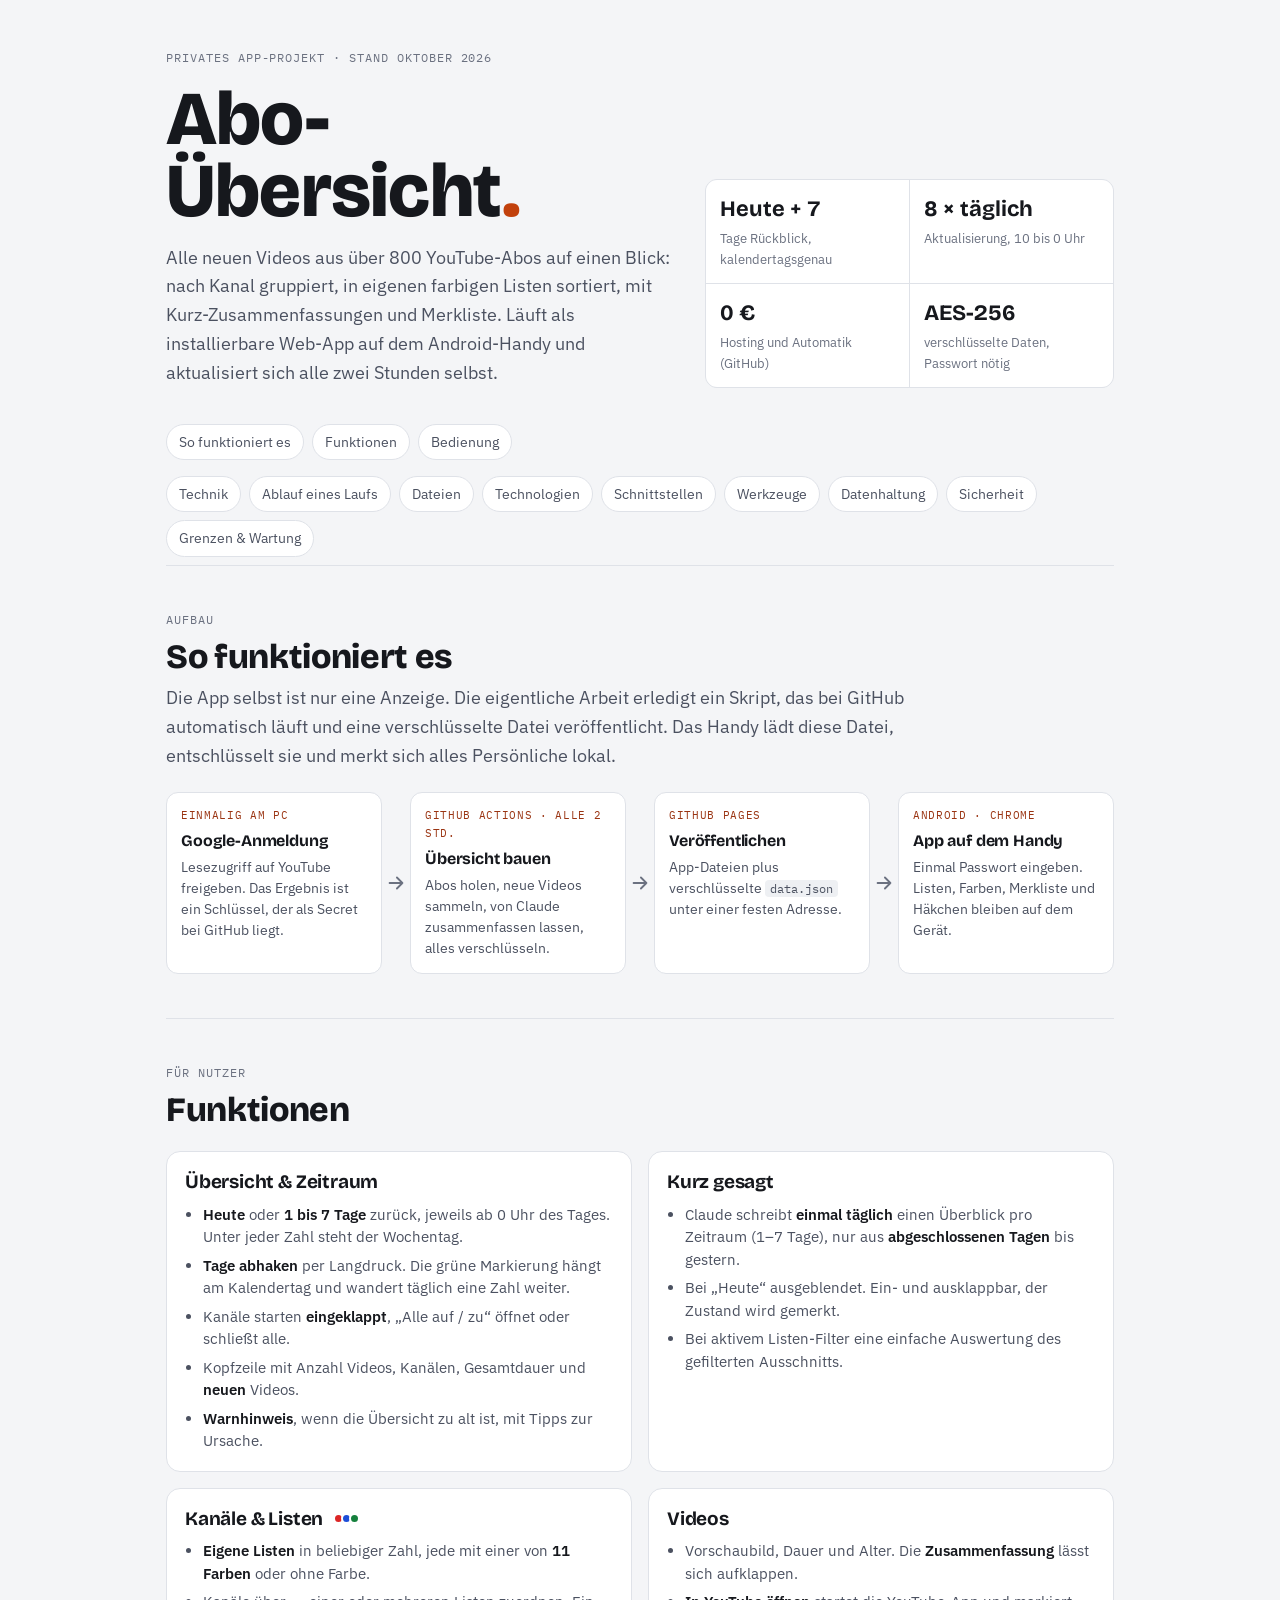
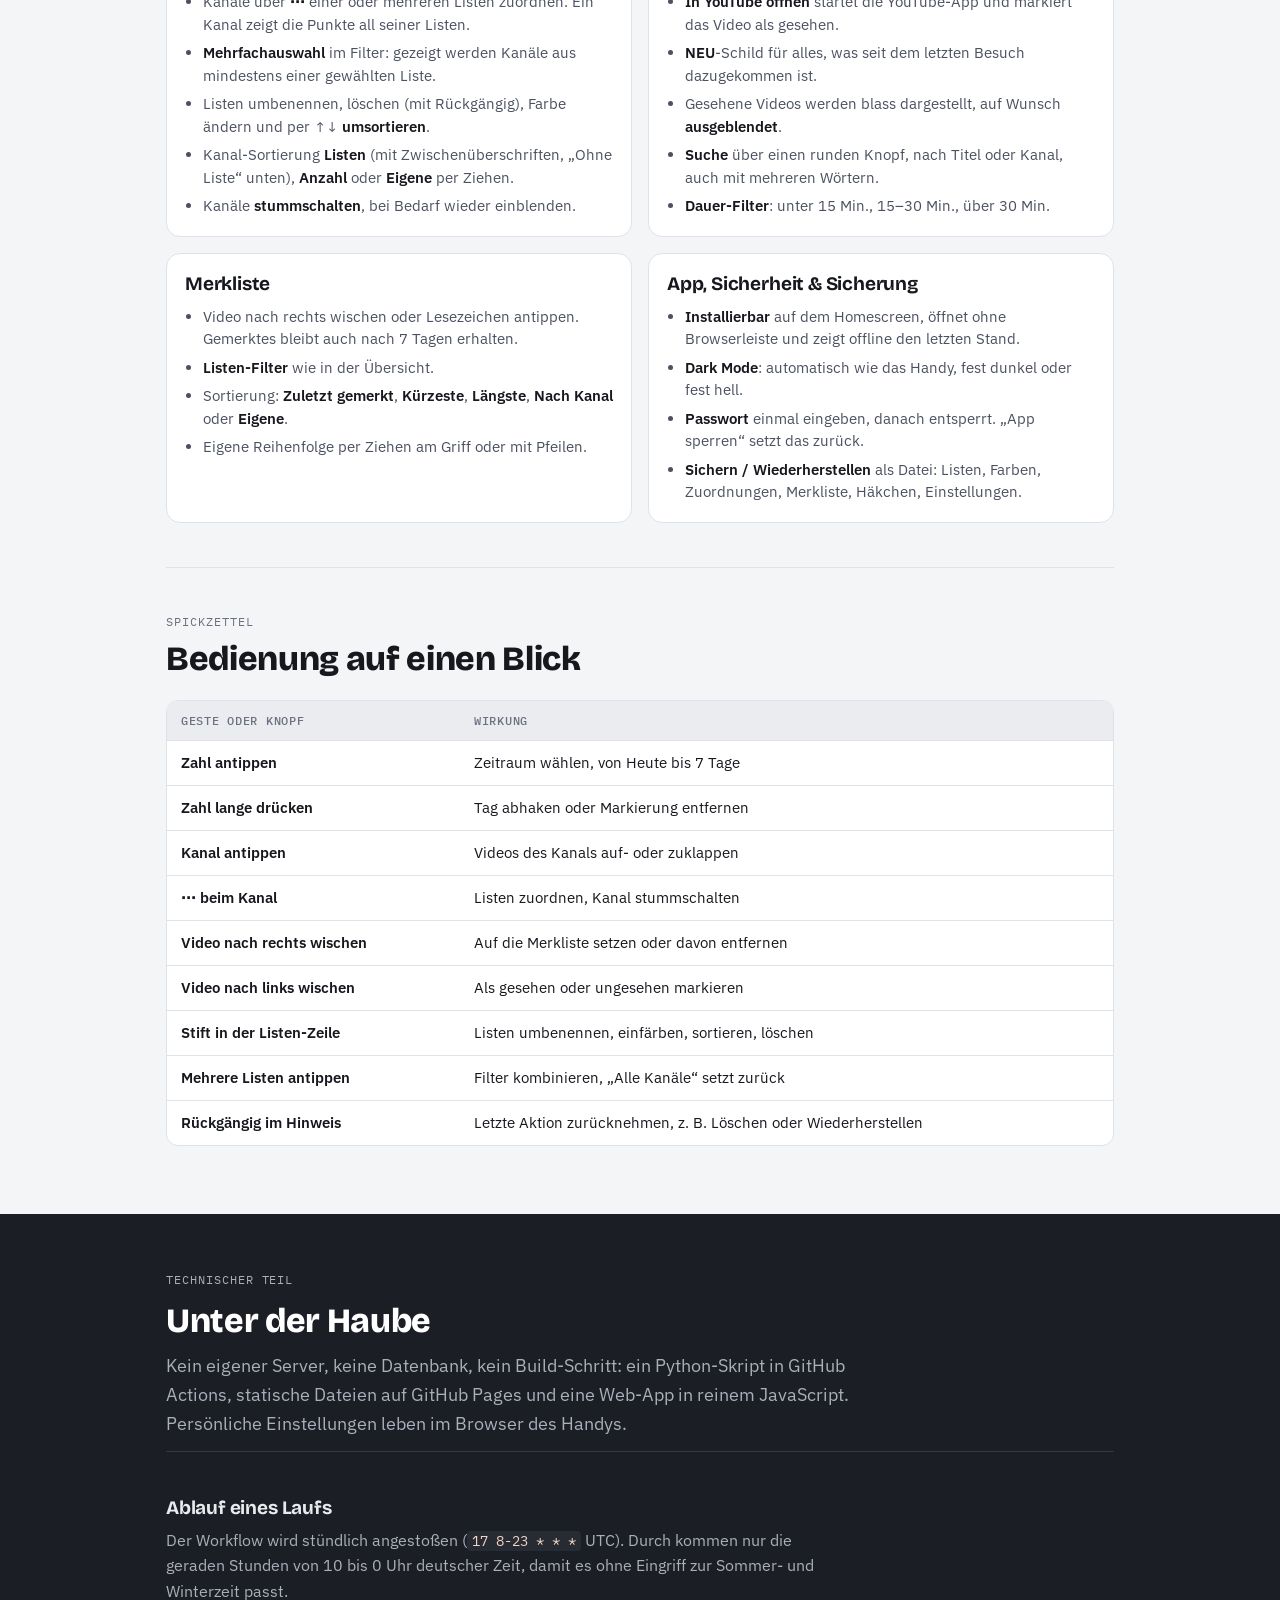
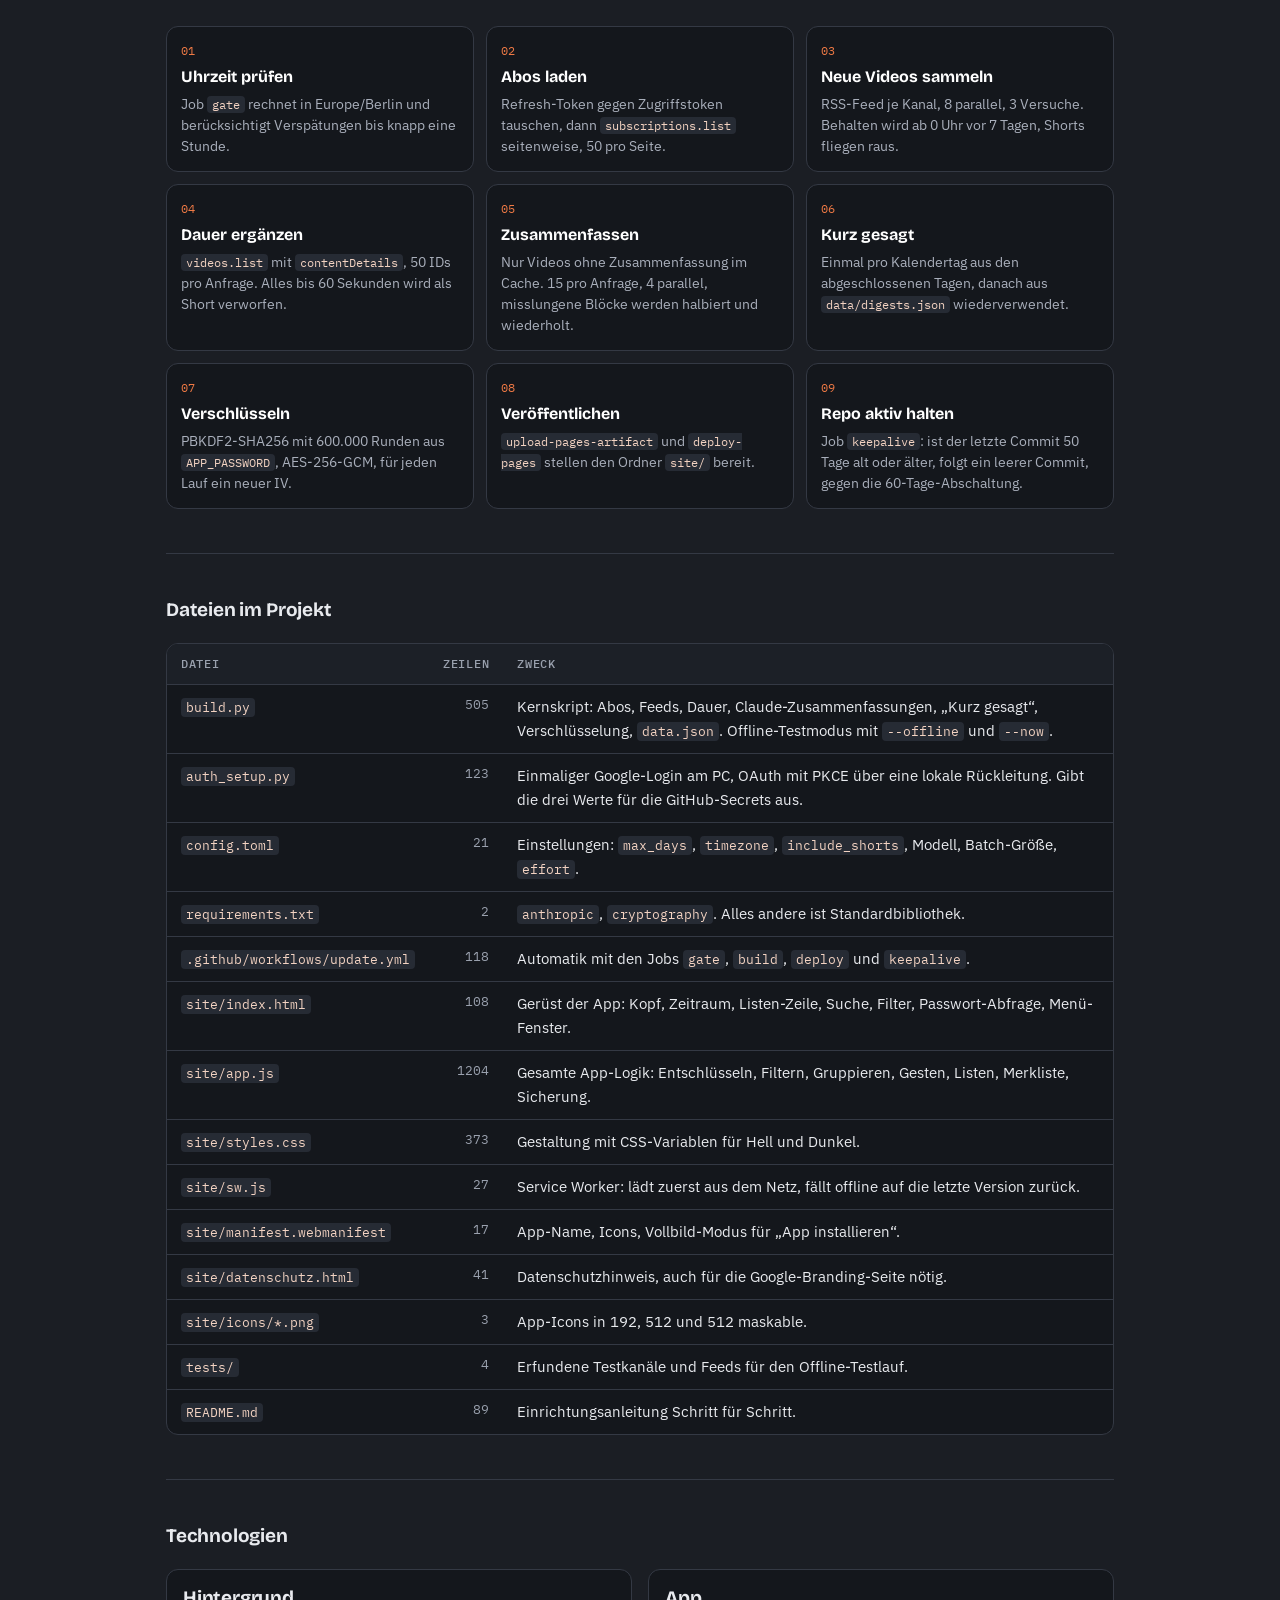
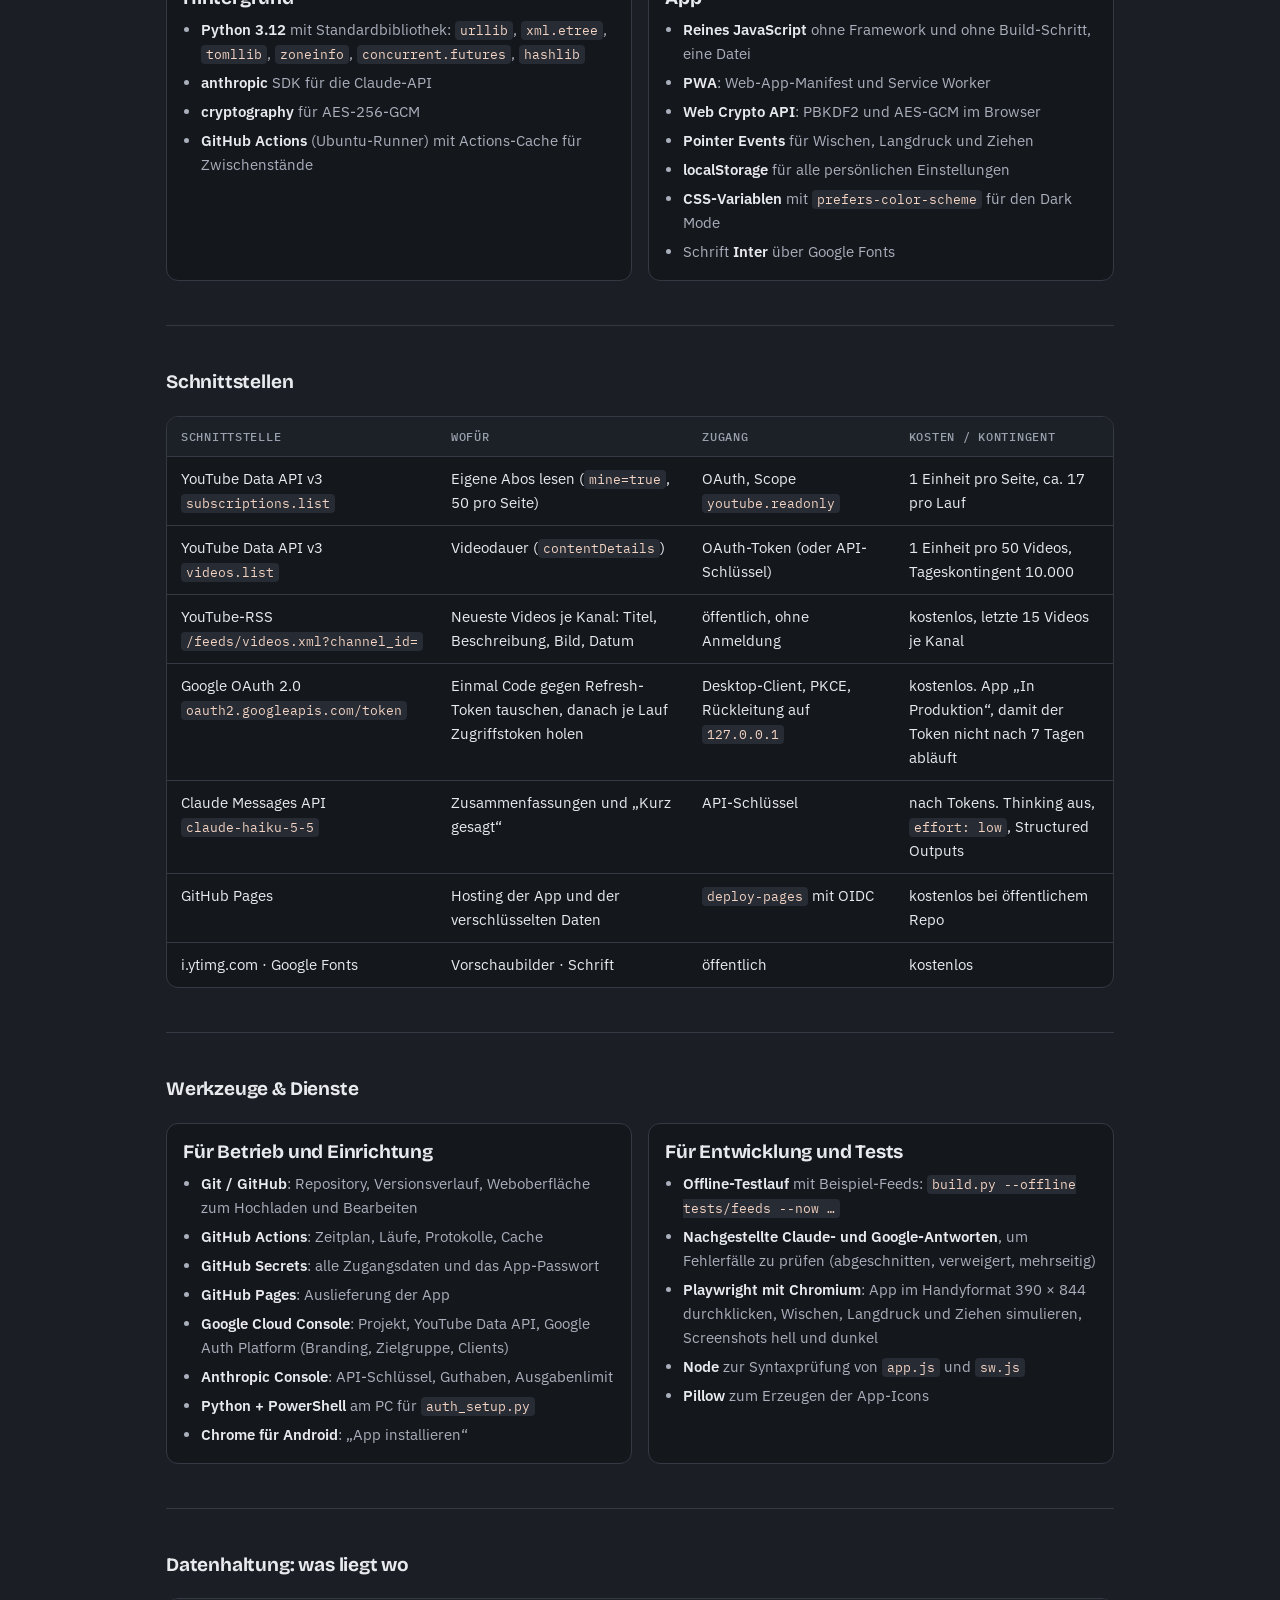
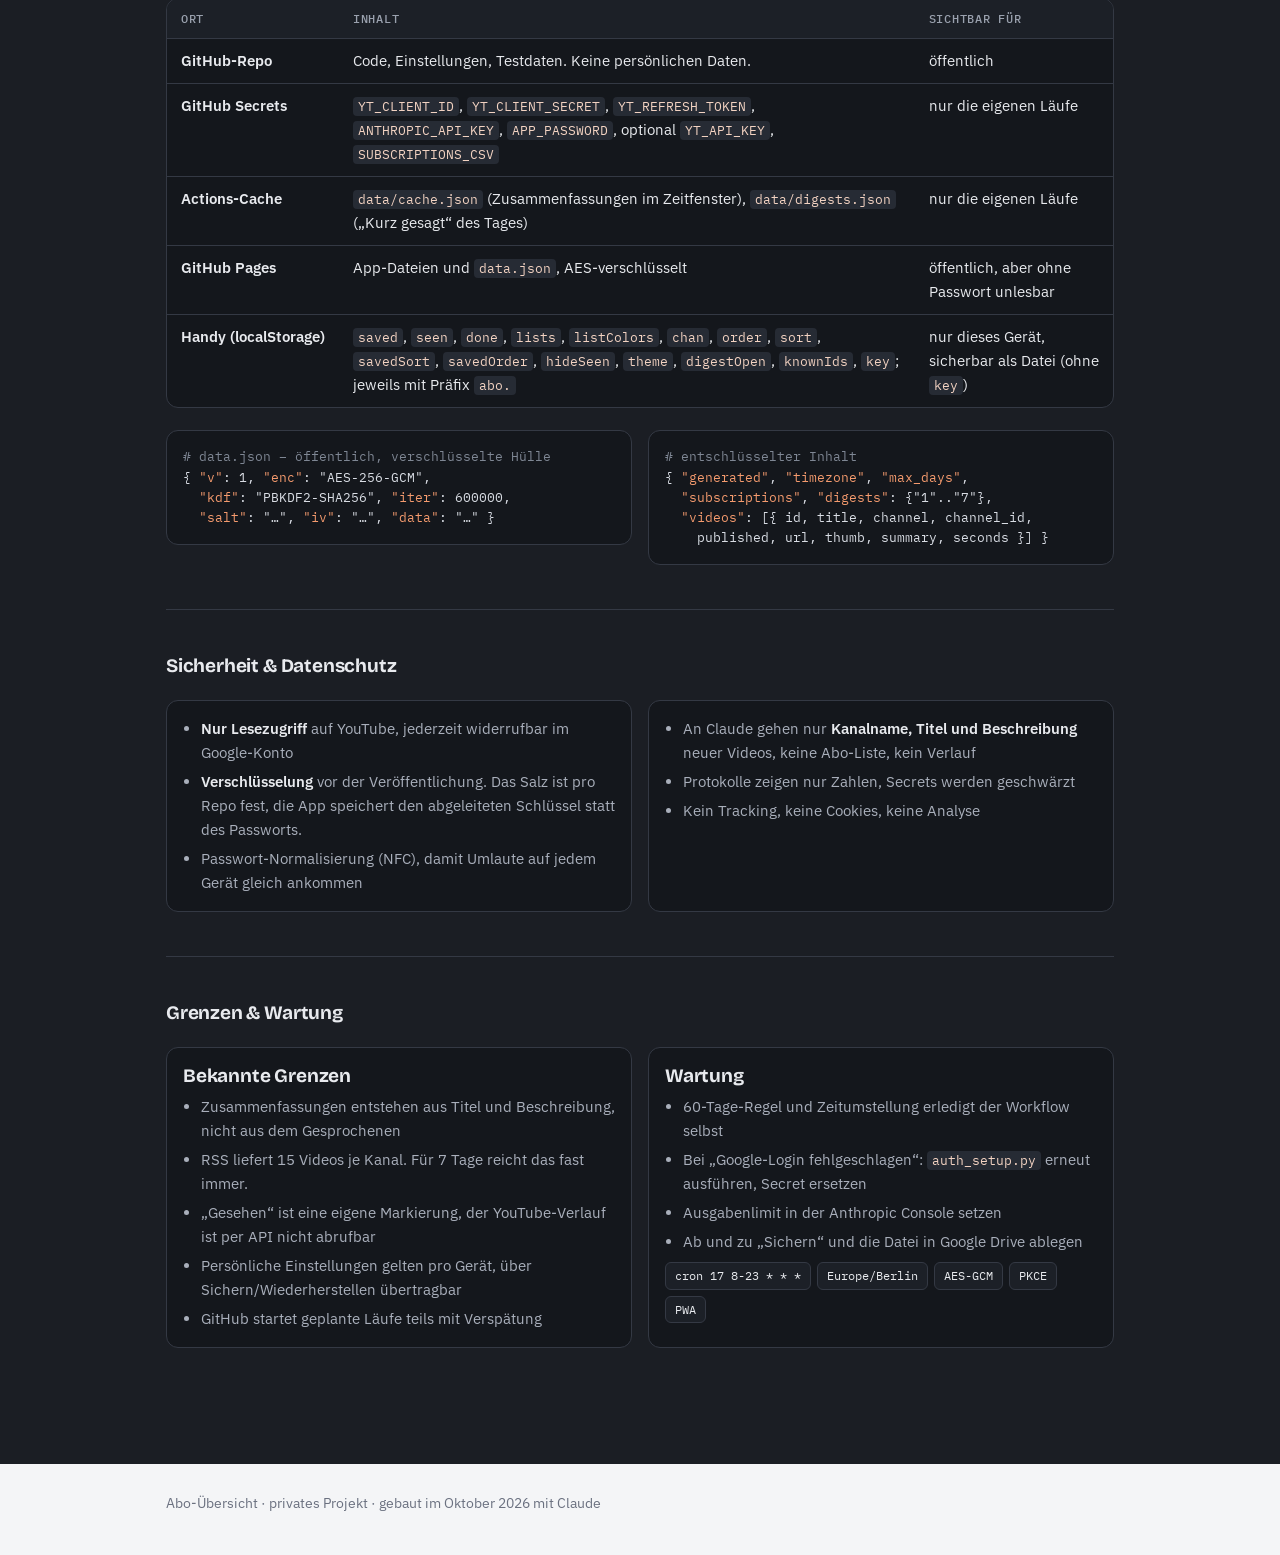
==== docs/projektbuch.html @ ef2f3723 "Added docs" ====
<!doctype html>
<html lang="de">
<head>
<meta charset="utf-8">
<meta name="viewport" content="width=device-width, initial-scale=1, viewport-fit=cover">
<title>Abo-Übersicht Projektbuch</title>
<link rel="preconnect" href="https://fonts.googleapis.com">
<link href="https://fonts.googleapis.com/css2?family=Bricolage+Grotesque:opsz,wght@12..96,500;12..96,700;12..96,800&family=IBM+Plex+Sans:ital,wght@0,400;0,500;0,600;1,400&family=IBM+Plex+Mono:wght@400;500&display=swap" rel="stylesheet">
<style>
/* Layout: eine ruhige Lesespalte mit breiteren Einschüben für Ablauf, Tabellen und Raster – oben Nutzerteil, darunter Technikteil */
:root {
  --bg: #F4F5F7;
  --paper: #FFFFFF;
  --ink: #16181D;
  --ink-2: #4B5160;
  --ink-3: #6B7180;
  --line: #DFE2E8;
  --soft: #EAECF0;
  --accent: #C2410C;
  --accent-ink: #9A3412;
  --code-bg: #EEF0F3;
  --tech-bg: #1B1E24;
  --tech-ink: #E8EAEE;
  --tech-ink-2: #A9AFBB;
  --tech-line: #343944;
  --c-rot: #DC2626; --c-blau: #1D4ED8; --c-gruen: #15803D; --c-gelb: #EAB308; --c-lila: #7C3AED; --c-tuerkis: #14B8A6;
  --display: "Bricolage Grotesque", "Segoe UI", system-ui, sans-serif;
  --body: "IBM Plex Sans", "Segoe UI", system-ui, sans-serif;
  --mono: "IBM Plex Mono", ui-monospace, "Cascadia Mono", Consolas, monospace;
  color-scheme: light;
}
@media (prefers-color-scheme: dark) {
  :root:not([data-theme="light"]) {
    --bg: #111317; --paper: #1A1D23; --ink: #EDEFF3; --ink-2: #B7BCC7; --ink-3: #9198A6;
    --line: #2C3039; --soft: #242831; --accent: #F07A45; --accent-ink: #F59B6E; --code-bg: #22262E;
    --tech-bg: #0B0D10; --tech-ink: #E8EAEE; --tech-ink-2: #A3A9B5; --tech-line: #2A2F38;
    color-scheme: dark;
  }
}
:root[data-theme="dark"] {
  --bg: #111317; --paper: #1A1D23; --ink: #EDEFF3; --ink-2: #B7BCC7; --ink-3: #9198A6;
  --line: #2C3039; --soft: #242831; --accent: #F07A45; --accent-ink: #F59B6E; --code-bg: #22262E;
  --tech-bg: #0B0D10; --tech-ink: #E8EAEE; --tech-ink-2: #A3A9B5; --tech-line: #2A2F38;
  color-scheme: dark;
}

* { box-sizing: border-box; }
body { background: var(--bg); color: var(--ink); font-family: var(--body); font-size: 16px; line-height: 1.6; }
.wrap { max-width: 980px; margin: 0 auto; padding-left: max(16px, env(safe-area-inset-left, 0px)); padding-right: max(16px, env(safe-area-inset-right, 0px)); }
.prose { max-width: 68ch; }
h1, h2, h3 { font-family: var(--display); text-wrap: balance; margin: 0; letter-spacing: -0.01em; }
h2 { font-size: clamp(26px, 4vw, 34px); line-height: 1.15; font-weight: 800; }
h3 { font-size: 19px; line-height: 1.25; font-weight: 700; }
p { margin: 0; }
a { color: var(--accent-ink); text-underline-offset: 3px; }
a:focus-visible, button:focus-visible { outline: 2px solid var(--accent); outline-offset: 2px; border-radius: 4px; }
code, .mono { font-family: var(--mono); font-size: 0.86em; }
code { background: var(--code-bg); padding: 1px 5px; border-radius: 4px; overflow-wrap: anywhere; }
.eyebrow { font-family: var(--mono); font-size: 12px; letter-spacing: 0.08em; text-transform: uppercase; color: var(--ink-3); }
.lead { font-size: 18px; color: var(--ink-2); }

/* Kopf */
header.top { padding-block: 48px 36px; display: grid; gap: 28px; grid-template-columns: minmax(0, 1.25fr) minmax(0, 1fr); align-items: end; }
header.top h1 { font-size: clamp(42px, 8vw, 76px); line-height: 0.95; font-weight: 800; }
header.top h1 span { color: var(--accent); }
.hero-text { display: flex; flex-direction: column; gap: 16px; min-width: 0; }
.facts { display: grid; grid-template-columns: repeat(2, minmax(0, 1fr)); gap: 1px; background: var(--line); border: 1px solid var(--line); border-radius: 12px; overflow: hidden; }
.fact { background: var(--paper); padding: 12px 14px; display: flex; flex-direction: column; gap: 2px; }
.fact b { font-family: var(--display); font-size: 22px; font-weight: 700; font-variant-numeric: tabular-nums; }
.fact span { font-size: 13px; color: var(--ink-3); }
nav.toc { display: flex; flex-wrap: wrap; gap: 8px; padding-block: 0 8px; }
nav.toc a { font-size: 14px; text-decoration: none; color: var(--ink-2); border: 1px solid var(--line); background: var(--paper); padding: 6px 12px; border-radius: 999px; }
nav.toc a:hover { color: var(--ink); border-color: var(--ink-3); }
nav.toc .sep { width: 100%; height: 0; }

section.block { padding-block: 44px; border-top: 1px solid var(--line); display: flex; flex-direction: column; gap: 22px; }
.head { display: flex; flex-direction: column; gap: 8px; }

/* Ablauf-Band */
.flow { display: grid; grid-template-columns: repeat(4, minmax(0, 1fr)); gap: 0; align-items: stretch; }
.node { background: var(--paper); border: 1px solid var(--line); border-radius: 12px; padding: 14px; display: flex; flex-direction: column; gap: 6px; min-width: 0; }
.node .where { font-family: var(--mono); font-size: 11px; letter-spacing: 0.06em; text-transform: uppercase; color: var(--accent-ink); }
.node h3 { font-size: 16px; }
.node p { font-size: 14px; color: var(--ink-2); line-height: 1.5; }
.arrow { display: flex; align-items: center; justify-content: center; color: var(--ink-3); }
.flow { grid-template-columns: minmax(0, 1fr) 28px minmax(0, 1fr) 28px minmax(0, 1fr) 28px minmax(0, 1fr); }

/* Funktionsraster */
.features { display: grid; grid-template-columns: repeat(2, minmax(0, 1fr)); gap: 16px; }
.feat { background: var(--paper); border: 1px solid var(--line); border-radius: 14px; padding: 18px; display: flex; flex-direction: column; gap: 10px; min-width: 0; }
.feat h3 { display: flex; align-items: center; gap: 10px; }
.feat ul { margin: 0; padding-left: 18px; display: flex; flex-direction: column; gap: 6px; }
.feat li { color: var(--ink-2); font-size: 15px; line-height: 1.5; }
.feat li b { color: var(--ink); font-weight: 600; }
.dots { display: inline-flex; }
.dots i { width: 11px; height: 11px; border-radius: 50%; border: 2px solid var(--paper); margin-left: -3px; }
.dots i:first-child { margin-left: 0; }

/* Gesten */
.table-wrap { overflow-x: auto; border: 1px solid var(--line); border-radius: 12px; background: var(--paper); }
table { width: 100%; border-collapse: collapse; font-size: 15px; }
th, td { text-align: left; vertical-align: top; padding: 10px 14px; border-bottom: 1px solid var(--line); }
th { font-family: var(--mono); font-size: 12px; font-weight: 500; letter-spacing: 0.06em; text-transform: uppercase; color: var(--ink-3); background: var(--soft); }
tr:last-child td { border-bottom: none; }
td.k { font-weight: 600; white-space: nowrap; }
td.n { font-variant-numeric: tabular-nums; text-align: right; color: var(--ink-3); font-family: var(--mono); font-size: 13px; }
td code { white-space: nowrap; }

/* Technikteil – dunkles Band */
.tech { background: var(--tech-bg); color: var(--tech-ink); margin-top: 24px; }
.tech .wrap { padding-block: 56px 72px; }
.tech-intro { display: flex; flex-direction: column; gap: 12px; padding-bottom: 12px; }
.tech-intro .eyebrow { color: var(--tech-ink-2); }
.tech h2 { color: #FFFFFF; }
.tech section.block { border-top-color: var(--tech-line); }
.tech .lead, .tech p { color: var(--tech-ink-2); }
.tech h3 { color: var(--tech-ink); }
.tech code { background: #262B34; color: #F3D3C2; }
.tech .table-wrap { background: #14171C; border-color: var(--tech-line); }
.tech th { background: #1C2027; color: #9AA1AE; }
.tech th, .tech td { border-bottom-color: var(--tech-line); }
.tech td { color: var(--tech-ink); }
.tech td.n { color: #9AA1AE; }
.tech a { color: #F59B6E; }

/* Ablauf eines Laufs – echte Reihenfolge, daher nummeriert */
ol.run { list-style: none; margin: 0; padding: 0; display: grid; grid-template-columns: repeat(3, minmax(0, 1fr)); gap: 12px; counter-reset: s; }
ol.run li { counter-increment: s; background: #14171C; border: 1px solid var(--tech-line); border-radius: 12px; padding: 14px 14px 14px 14px; display: flex; flex-direction: column; gap: 4px; min-width: 0; }
ol.run li::before { content: counter(s, decimal-leading-zero); font-family: var(--mono); font-size: 12px; color: #F07A45; }
ol.run b { color: #FFFFFF; font-family: var(--display); font-size: 16px; font-weight: 700; }
ol.run span { color: var(--tech-ink-2); font-size: 14px; line-height: 1.5; }

.grid2 { display: grid; grid-template-columns: repeat(2, minmax(0, 1fr)); gap: 16px; }
.grid2 > * { min-width: 0; }
.panel { border: 1px solid var(--tech-line); border-radius: 12px; padding: 16px; display: flex; flex-direction: column; gap: 8px; min-width: 0; background: #14171C; }
.panel ul { margin: 0; padding-left: 18px; display: flex; flex-direction: column; gap: 5px; color: var(--tech-ink-2); font-size: 15px; }
.panel ul b { color: var(--tech-ink); font-weight: 600; }
pre { margin: 0; overflow-x: auto; background: #14171C; border: 1px solid var(--tech-line); border-radius: 12px; padding: 16px; font-family: var(--mono); font-size: 13px; line-height: 1.55; color: #D9DDE4; }
pre .c { color: #7F8794; }
pre .k { color: #F59B6E; }
.chips { display: flex; flex-wrap: wrap; gap: 6px; }
.chip { font-family: var(--mono); font-size: 12px; padding: 3px 9px; border-radius: 6px; border: 1px solid var(--tech-line); color: var(--tech-ink); background: #1C2027; }
footer { padding-block: 28px 40px; color: var(--ink-3); font-size: 14px; }

@media (max-width: 760px) {
  header.top { grid-template-columns: 1fr; padding-block: 32px 24px; }
  .flow { grid-template-columns: 1fr; }
  .arrow { height: 26px; transform: rotate(90deg); }
  .features, .grid2 { grid-template-columns: 1fr; }
  ol.run { grid-template-columns: 1fr; }
  section.block { padding-block: 34px; }
}
@media (min-width: 761px) and (max-width: 940px) { ol.run { grid-template-columns: repeat(2, minmax(0, 1fr)); } }
@media (prefers-reduced-motion: no-preference) { nav.toc a { transition: border-color .15s, color .15s; } }
</style>
<style>body { margin: 0; } [hidden] { display: none !important; } img { max-width: 100%; }</style>
</head>
<body>


<div class="wrap">
  <header class="top">
    <div class="hero-text">
      <span class="eyebrow">Privates App-Projekt · Stand Oktober 2026</span>
      <h1>Abo-<br>Übersicht<span>.</span></h1>
      <p class="lead">Alle neuen Videos aus über 800 YouTube-Abos auf einen Blick: nach Kanal gruppiert, in eigenen farbigen Listen sortiert, mit Kurz-Zusammenfassungen und Merkliste. Läuft als installierbare Web-App auf dem Android-Handy und aktualisiert sich alle zwei Stunden selbst.</p>
    </div>
    <div class="facts" aria-label="Eckdaten">
      <div class="fact"><b>Heute + 7</b><span>Tage Rückblick, kalendertagsgenau</span></div>
      <div class="fact"><b>8 × täglich</b><span>Aktualisierung, 10 bis 0 Uhr</span></div>
      <div class="fact"><b>0 €</b><span>Hosting und Automatik (GitHub)</span></div>
      <div class="fact"><b>AES-256</b><span>verschlüsselte Daten, Passwort nötig</span></div>
    </div>
  </header>

  <nav class="toc" aria-label="Inhalt">
    <a href="#ueberblick">So funktioniert es</a>
    <a href="#funktionen">Funktionen</a>
    <a href="#bedienung">Bedienung</a>
    <span class="sep" aria-hidden="true"></span>
    <a href="#technik">Technik</a>
    <a href="#lauf">Ablauf eines Laufs</a>
    <a href="#dateien">Dateien</a>
    <a href="#technologien">Technologien</a>
    <a href="#schnittstellen">Schnittstellen</a>
    <a href="#werkzeuge">Werkzeuge</a>
    <a href="#daten">Datenhaltung</a>
    <a href="#sicherheit">Sicherheit</a>
    <a href="#grenzen">Grenzen &amp; Wartung</a>
  </nav>

  <section class="block" id="ueberblick">
    <div class="head">
      <span class="eyebrow">Aufbau</span>
      <h2>So funktioniert es</h2>
      <p class="prose lead">Die App selbst ist nur eine Anzeige. Die eigentliche Arbeit erledigt ein Skript, das bei GitHub automatisch läuft und eine verschlüsselte Datei veröffentlicht. Das Handy lädt diese Datei, entschlüsselt sie und merkt sich alles Persönliche lokal.</p>
    </div>
    <div class="flow" role="list">
      <div class="node" role="listitem">
        <span class="where">Einmalig am PC</span>
        <h3>Google-Anmeldung</h3>
        <p>Lesezugriff auf YouTube freigeben. Das Ergebnis ist ein Schlüssel, der als Secret bei GitHub liegt.</p>
      </div>
      <div class="arrow" aria-hidden="true"><svg width="22" height="22" viewBox="0 0 24 24" fill="none" stroke="currentColor" stroke-width="2" stroke-linecap="round" stroke-linejoin="round"><path d="M5 12h14M13 6l6 6-6 6"/></svg></div>
      <div class="node" role="listitem">
        <span class="where">GitHub Actions · alle 2 Std.</span>
        <h3>Übersicht bauen</h3>
        <p>Abos holen, neue Videos sammeln, von Claude zusammenfassen lassen, alles verschlüsseln.</p>
      </div>
      <div class="arrow" aria-hidden="true"><svg width="22" height="22" viewBox="0 0 24 24" fill="none" stroke="currentColor" stroke-width="2" stroke-linecap="round" stroke-linejoin="round"><path d="M5 12h14M13 6l6 6-6 6"/></svg></div>
      <div class="node" role="listitem">
        <span class="where">GitHub Pages</span>
        <h3>Veröffentlichen</h3>
        <p>App-Dateien plus verschlüsselte <code>data.json</code> unter einer festen Adresse.</p>
      </div>
      <div class="arrow" aria-hidden="true"><svg width="22" height="22" viewBox="0 0 24 24" fill="none" stroke="currentColor" stroke-width="2" stroke-linecap="round" stroke-linejoin="round"><path d="M5 12h14M13 6l6 6-6 6"/></svg></div>
      <div class="node" role="listitem">
        <span class="where">Android · Chrome</span>
        <h3>App auf dem Handy</h3>
        <p>Einmal Passwort eingeben. Listen, Farben, Merkliste und Häkchen bleiben auf dem Gerät.</p>
      </div>
    </div>
  </section>

  <section class="block" id="funktionen">
    <div class="head">
      <span class="eyebrow">Für Nutzer</span>
      <h2>Funktionen</h2>
    </div>
    <div class="features">
      <article class="feat">
        <h3>Übersicht &amp; Zeitraum</h3>
        <ul>
          <li><b>Heute</b> oder <b>1 bis 7 Tage</b> zurück, jeweils ab 0 Uhr des Tages. Unter jeder Zahl steht der Wochentag.</li>
          <li><b>Tage abhaken</b> per Langdruck. Die grüne Markierung hängt am Kalendertag und wandert täglich eine Zahl weiter.</li>
          <li>Kanäle starten <b>eingeklappt</b>, „Alle auf / zu“ öffnet oder schließt alle.</li>
          <li>Kopfzeile mit Anzahl Videos, Kanälen, Gesamtdauer und <b>neuen</b> Videos.</li>
          <li><b>Warnhinweis</b>, wenn die Übersicht zu alt ist, mit Tipps zur Ursache.</li>
        </ul>
      </article>
      <article class="feat">
        <h3>Kurz gesagt</h3>
        <ul>
          <li>Claude schreibt <b>einmal täglich</b> einen Überblick pro Zeitraum (1–7 Tage), nur aus <b>abgeschlossenen Tagen</b> bis gestern.</li>
          <li>Bei „Heute“ ausgeblendet. Ein- und ausklappbar, der Zustand wird gemerkt.</li>
          <li>Bei aktivem Listen-Filter eine einfache Auswertung des gefilterten Ausschnitts.</li>
        </ul>
      </article>
      <article class="feat">
        <h3>Kanäle &amp; Listen <span class="dots" aria-hidden="true"><i style="background:var(--c-rot)"></i><i style="background:var(--c-blau)"></i><i style="background:var(--c-gruen)"></i></span></h3>
        <ul>
          <li><b>Eigene Listen</b> in beliebiger Zahl, jede mit einer von <b>11 Farben</b> oder ohne Farbe.</li>
          <li>Kanäle über <b>⋯</b> einer oder mehreren Listen zuordnen. Ein Kanal zeigt die Punkte all seiner Listen.</li>
          <li><b>Mehrfachauswahl</b> im Filter: gezeigt werden Kanäle aus mindestens einer gewählten Liste.</li>
          <li>Listen umbenennen, löschen (mit Rückgängig), Farbe ändern und per ↑↓ <b>umsortieren</b>.</li>
          <li>Kanal-Sortierung <b>Listen</b> (mit Zwischenüberschriften, „Ohne Liste“ unten), <b>Anzahl</b> oder <b>Eigene</b> per Ziehen.</li>
          <li>Kanäle <b>stummschalten</b>, bei Bedarf wieder einblenden.</li>
        </ul>
      </article>
      <article class="feat">
        <h3>Videos</h3>
        <ul>
          <li>Vorschaubild, Dauer und Alter. Die <b>Zusammenfassung</b> lässt sich aufklappen.</li>
          <li><b>In YouTube öffnen</b> startet die YouTube-App und markiert das Video als gesehen.</li>
          <li><b>NEU</b>-Schild für alles, was seit dem letzten Besuch dazugekommen ist.</li>
          <li>Gesehene Videos werden blass dargestellt, auf Wunsch <b>ausgeblendet</b>.</li>
          <li><b>Suche</b> über einen runden Knopf, nach Titel oder Kanal, auch mit mehreren Wörtern.</li>
          <li><b>Dauer-Filter</b>: unter 15 Min., 15–30 Min., über 30 Min.</li>
        </ul>
      </article>
      <article class="feat">
        <h3>Merkliste</h3>
        <ul>
          <li>Video nach rechts wischen oder Lesezeichen antippen. Gemerktes bleibt auch nach 7 Tagen erhalten.</li>
          <li><b>Listen-Filter</b> wie in der Übersicht.</li>
          <li>Sortierung: <b>Zuletzt gemerkt</b>, <b>Kürzeste</b>, <b>Längste</b>, <b>Nach Kanal</b> oder <b>Eigene</b>.</li>
          <li>Eigene Reihenfolge per Ziehen am Griff oder mit Pfeilen.</li>
        </ul>
      </article>
      <article class="feat">
        <h3>App, Sicherheit &amp; Sicherung</h3>
        <ul>
          <li><b>Installierbar</b> auf dem Homescreen, öffnet ohne Browserleiste und zeigt offline den letzten Stand.</li>
          <li><b>Dark Mode</b>: automatisch wie das Handy, fest dunkel oder fest hell.</li>
          <li><b>Passwort</b> einmal eingeben, danach entsperrt. „App sperren“ setzt das zurück.</li>
          <li><b>Sichern / Wiederherstellen</b> als Datei: Listen, Farben, Zuordnungen, Merkliste, Häkchen, Einstellungen.</li>
        </ul>
      </article>
    </div>
  </section>

  <section class="block" id="bedienung">
    <div class="head">
      <span class="eyebrow">Spickzettel</span>
      <h2>Bedienung auf einen Blick</h2>
    </div>
    <div class="table-wrap">
      <table>
        <thead><tr><th>Geste oder Knopf</th><th>Wirkung</th></tr></thead>
        <tbody>
          <tr><td class="k">Zahl antippen</td><td>Zeitraum wählen, von Heute bis 7 Tage</td></tr>
          <tr><td class="k">Zahl lange drücken</td><td>Tag abhaken oder Markierung entfernen</td></tr>
          <tr><td class="k">Kanal antippen</td><td>Videos des Kanals auf- oder zuklappen</td></tr>
          <tr><td class="k">⋯ beim Kanal</td><td>Listen zuordnen, Kanal stummschalten</td></tr>
          <tr><td class="k">Video nach rechts wischen</td><td>Auf die Merkliste setzen oder davon entfernen</td></tr>
          <tr><td class="k">Video nach links wischen</td><td>Als gesehen oder ungesehen markieren</td></tr>
          <tr><td class="k">Stift in der Listen-Zeile</td><td>Listen umbenennen, einfärben, sortieren, löschen</td></tr>
          <tr><td class="k">Mehrere Listen antippen</td><td>Filter kombinieren, „Alle Kanäle“ setzt zurück</td></tr>
          <tr><td class="k">Rückgängig im Hinweis</td><td>Letzte Aktion zurücknehmen, z.&nbsp;B. Löschen oder Wiederherstellen</td></tr>
        </tbody>
      </table>
    </div>
  </section>
</div>

<div class="tech" id="technik">
  <div class="wrap">
    <div class="tech-intro">
      <span class="eyebrow">Technischer Teil</span>
      <h2>Unter der Haube</h2>
      <p class="prose lead">Kein eigener Server, keine Datenbank, kein Build-Schritt: ein Python-Skript in GitHub Actions, statische Dateien auf GitHub Pages und eine Web-App in reinem JavaScript. Persönliche Einstellungen leben im Browser des Handys.</p>
    </div>

    <section class="block" id="lauf">
      <div class="head">
        <h3>Ablauf eines Laufs</h3>
        <p class="prose">Der Workflow wird stündlich angestoßen (<code>17 8-23 * * *</code> UTC). Durch kommen nur die geraden Stunden von 10 bis 0 Uhr deutscher Zeit, damit es ohne Eingriff zur Sommer- und Winterzeit passt.</p>
      </div>
      <ol class="run">
        <li><b>Uhrzeit prüfen</b><span>Job <code>gate</code> rechnet in Europe/Berlin und berücksichtigt Verspätungen bis knapp eine Stunde.</span></li>
        <li><b>Abos laden</b><span>Refresh-Token gegen Zugriffstoken tauschen, dann <code>subscriptions.list</code> seitenweise, 50 pro Seite.</span></li>
        <li><b>Neue Videos sammeln</b><span>RSS-Feed je Kanal, 8 parallel, 3 Versuche. Behalten wird ab 0 Uhr vor 7 Tagen, Shorts fliegen raus.</span></li>
        <li><b>Dauer ergänzen</b><span><code>videos.list</code> mit <code>contentDetails</code>, 50 IDs pro Anfrage. Alles bis 60 Sekunden wird als Short verworfen.</span></li>
        <li><b>Zusammenfassen</b><span>Nur Videos ohne Zusammenfassung im Cache. 15 pro Anfrage, 4 parallel, misslungene Blöcke werden halbiert und wiederholt.</span></li>
        <li><b>Kurz gesagt</b><span>Einmal pro Kalendertag aus den abgeschlossenen Tagen, danach aus <code>data/digests.json</code> wiederverwendet.</span></li>
        <li><b>Verschlüsseln</b><span>PBKDF2-SHA256 mit 600.000 Runden aus <code>APP_PASSWORD</code>, AES-256-GCM, für jeden Lauf ein neuer IV.</span></li>
        <li><b>Veröffentlichen</b><span><code>upload-pages-artifact</code> und <code>deploy-pages</code> stellen den Ordner <code>site/</code> bereit.</span></li>
        <li><b>Repo aktiv halten</b><span>Job <code>keepalive</code>: ist der letzte Commit 50 Tage alt oder älter, folgt ein leerer Commit, gegen die 60-Tage-Abschaltung.</span></li>
      </ol>
    </section>

    <section class="block" id="dateien">
      <div class="head"><h3>Dateien im Projekt</h3></div>
      <div class="table-wrap">
        <table>
          <thead><tr><th>Datei</th><th>Zeilen</th><th>Zweck</th></tr></thead>
          <tbody>
            <tr><td><code>build.py</code></td><td class="n">505</td><td>Kernskript: Abos, Feeds, Dauer, Claude-Zusammenfassungen, „Kurz gesagt“, Verschlüsselung, <code>data.json</code>. Offline-Testmodus mit <code>--offline</code> und <code>--now</code>.</td></tr>
            <tr><td><code>auth_setup.py</code></td><td class="n">123</td><td>Einmaliger Google-Login am PC, OAuth mit PKCE über eine lokale Rückleitung. Gibt die drei Werte für die GitHub-Secrets aus.</td></tr>
            <tr><td><code>config.toml</code></td><td class="n">21</td><td>Einstellungen: <code>max_days</code>, <code>timezone</code>, <code>include_shorts</code>, Modell, Batch-Größe, <code>effort</code>.</td></tr>
            <tr><td><code>requirements.txt</code></td><td class="n">2</td><td><code>anthropic</code>, <code>cryptography</code>. Alles andere ist Standardbibliothek.</td></tr>
            <tr><td><code>.github/workflows/update.yml</code></td><td class="n">118</td><td>Automatik mit den Jobs <code>gate</code>, <code>build</code>, <code>deploy</code> und <code>keepalive</code>.</td></tr>
            <tr><td><code>site/index.html</code></td><td class="n">108</td><td>Gerüst der App: Kopf, Zeitraum, Listen-Zeile, Suche, Filter, Passwort-Abfrage, Menü-Fenster.</td></tr>
            <tr><td><code>site/app.js</code></td><td class="n">1204</td><td>Gesamte App-Logik: Entschlüsseln, Filtern, Gruppieren, Gesten, Listen, Merkliste, Sicherung.</td></tr>
            <tr><td><code>site/styles.css</code></td><td class="n">373</td><td>Gestaltung mit CSS-Variablen für Hell und Dunkel.</td></tr>
            <tr><td><code>site/sw.js</code></td><td class="n">27</td><td>Service Worker: lädt zuerst aus dem Netz, fällt offline auf die letzte Version zurück.</td></tr>
            <tr><td><code>site/manifest.webmanifest</code></td><td class="n">17</td><td>App-Name, Icons, Vollbild-Modus für „App installieren“.</td></tr>
            <tr><td><code>site/datenschutz.html</code></td><td class="n">41</td><td>Datenschutzhinweis, auch für die Google-Branding-Seite nötig.</td></tr>
            <tr><td><code>site/icons/*.png</code></td><td class="n">3</td><td>App-Icons in 192, 512 und 512 maskable.</td></tr>
            <tr><td><code>tests/</code></td><td class="n">4</td><td>Erfundene Testkanäle und Feeds für den Offline-Testlauf.</td></tr>
            <tr><td><code>README.md</code></td><td class="n">89</td><td>Einrichtungsanleitung Schritt für Schritt.</td></tr>
          </tbody>
        </table>
      </div>
    </section>

    <section class="block" id="technologien">
      <div class="head"><h3>Technologien</h3></div>
      <div class="grid2">
        <div class="panel">
          <h3>Hintergrund</h3>
          <ul>
            <li><b>Python 3.12</b> mit Standardbibliothek: <code>urllib</code>, <code>xml.etree</code>, <code>tomllib</code>, <code>zoneinfo</code>, <code>concurrent.futures</code>, <code>hashlib</code></li>
            <li><b>anthropic</b> SDK für die Claude-API</li>
            <li><b>cryptography</b> für AES-256-GCM</li>
            <li><b>GitHub Actions</b> (Ubuntu-Runner) mit Actions-Cache für Zwischenstände</li>
          </ul>
        </div>
        <div class="panel">
          <h3>App</h3>
          <ul>
            <li><b>Reines JavaScript</b> ohne Framework und ohne Build-Schritt, eine Datei</li>
            <li><b>PWA</b>: Web-App-Manifest und Service Worker</li>
            <li><b>Web Crypto API</b>: PBKDF2 und AES-GCM im Browser</li>
            <li><b>Pointer Events</b> für Wischen, Langdruck und Ziehen</li>
            <li><b>localStorage</b> für alle persönlichen Einstellungen</li>
            <li><b>CSS-Variablen</b> mit <code>prefers-color-scheme</code> für den Dark Mode</li>
            <li>Schrift <b>Inter</b> über Google Fonts</li>
          </ul>
        </div>
      </div>
    </section>

    <section class="block" id="schnittstellen">
      <div class="head"><h3>Schnittstellen</h3></div>
      <div class="table-wrap">
        <table>
          <thead><tr><th>Schnittstelle</th><th>Wofür</th><th>Zugang</th><th>Kosten / Kontingent</th></tr></thead>
          <tbody>
            <tr><td>YouTube Data API v3<br><code>subscriptions.list</code></td><td>Eigene Abos lesen (<code>mine=true</code>, 50 pro Seite)</td><td>OAuth, Scope <code>youtube.readonly</code></td><td>1 Einheit pro Seite, ca. 17 pro Lauf</td></tr>
            <tr><td>YouTube Data API v3<br><code>videos.list</code></td><td>Videodauer (<code>contentDetails</code>)</td><td>OAuth-Token (oder API-Schlüssel)</td><td>1 Einheit pro 50 Videos, Tageskontingent 10.000</td></tr>
            <tr><td>YouTube-RSS<br><code>/feeds/videos.xml?channel_id=</code></td><td>Neueste Videos je Kanal: Titel, Beschreibung, Bild, Datum</td><td>öffentlich, ohne Anmeldung</td><td>kostenlos, letzte 15 Videos je Kanal</td></tr>
            <tr><td>Google OAuth 2.0<br><code>oauth2.googleapis.com/token</code></td><td>Einmal Code gegen Refresh-Token tauschen, danach je Lauf Zugriffstoken holen</td><td>Desktop-Client, PKCE, Rückleitung auf <code>127.0.0.1</code></td><td>kostenlos. App „In Produktion“, damit der Token nicht nach 7 Tagen abläuft</td></tr>
            <tr><td>Claude Messages API<br><code>claude-haiku-5-5</code></td><td>Zusammenfassungen und „Kurz gesagt“</td><td>API-Schlüssel</td><td>nach Tokens. Thinking aus, <code>effort: low</code>, Structured Outputs</td></tr>
            <tr><td>GitHub Pages</td><td>Hosting der App und der verschlüsselten Daten</td><td><code>deploy-pages</code> mit OIDC</td><td>kostenlos bei öffentlichem Repo</td></tr>
            <tr><td>i.ytimg.com · Google Fonts</td><td>Vorschaubilder · Schrift</td><td>öffentlich</td><td>kostenlos</td></tr>
          </tbody>
        </table>
      </div>
    </section>

    <section class="block" id="werkzeuge">
      <div class="head"><h3>Werkzeuge &amp; Dienste</h3></div>
      <div class="grid2">
        <div class="panel">
          <h3>Für Betrieb und Einrichtung</h3>
          <ul>
            <li><b>Git / GitHub</b>: Repository, Versionsverlauf, Weboberfläche zum Hochladen und Bearbeiten</li>
            <li><b>GitHub Actions</b>: Zeitplan, Läufe, Protokolle, Cache</li>
            <li><b>GitHub Secrets</b>: alle Zugangsdaten und das App-Passwort</li>
            <li><b>GitHub Pages</b>: Auslieferung der App</li>
            <li><b>Google Cloud Console</b>: Projekt, YouTube Data API, Google Auth Platform (Branding, Zielgruppe, Clients)</li>
            <li><b>Anthropic Console</b>: API-Schlüssel, Guthaben, Ausgabenlimit</li>
            <li><b>Python + PowerShell</b> am PC für <code>auth_setup.py</code></li>
            <li><b>Chrome für Android</b>: „App installieren“</li>
          </ul>
        </div>
        <div class="panel">
          <h3>Für Entwicklung und Tests</h3>
          <ul>
            <li><b>Offline-Testlauf</b> mit Beispiel-Feeds: <code>build.py --offline tests/feeds --now …</code></li>
            <li><b>Nachgestellte Claude- und Google-Antworten</b>, um Fehlerfälle zu prüfen (abgeschnitten, verweigert, mehrseitig)</li>
            <li><b>Playwright mit Chromium</b>: App im Handyformat 390 × 844 durchklicken, Wischen, Langdruck und Ziehen simulieren, Screenshots hell und dunkel</li>
            <li><b>Node</b> zur Syntaxprüfung von <code>app.js</code> und <code>sw.js</code></li>
            <li><b>Pillow</b> zum Erzeugen der App-Icons</li>
          </ul>
        </div>
      </div>
    </section>

    <section class="block" id="daten">
      <div class="head">
        <h3>Datenhaltung: was liegt wo</h3>
      </div>
      <div class="table-wrap">
        <table>
          <thead><tr><th>Ort</th><th>Inhalt</th><th>Sichtbar für</th></tr></thead>
          <tbody>
            <tr><td class="k">GitHub-Repo</td><td>Code, Einstellungen, Testdaten. Keine persönlichen Daten.</td><td>öffentlich</td></tr>
            <tr><td class="k">GitHub Secrets</td><td><code>YT_CLIENT_ID</code>, <code>YT_CLIENT_SECRET</code>, <code>YT_REFRESH_TOKEN</code>, <code>ANTHROPIC_API_KEY</code>, <code>APP_PASSWORD</code>, optional <code>YT_API_KEY</code>, <code>SUBSCRIPTIONS_CSV</code></td><td>nur die eigenen Läufe</td></tr>
            <tr><td class="k">Actions-Cache</td><td><code>data/cache.json</code> (Zusammenfassungen im Zeitfenster), <code>data/digests.json</code> („Kurz gesagt“ des Tages)</td><td>nur die eigenen Läufe</td></tr>
            <tr><td class="k">GitHub Pages</td><td>App-Dateien und <code>data.json</code>, AES-verschlüsselt</td><td>öffentlich, aber ohne Passwort unlesbar</td></tr>
            <tr><td class="k">Handy (localStorage)</td><td><code>saved</code>, <code>seen</code>, <code>done</code>, <code>lists</code>, <code>listColors</code>, <code>chan</code>, <code>order</code>, <code>sort</code>, <code>savedSort</code>, <code>savedOrder</code>, <code>hideSeen</code>, <code>theme</code>, <code>digestOpen</code>, <code>knownIds</code>, <code>key</code>; jeweils mit Präfix <code>abo.</code></td><td>nur dieses Gerät, sicherbar als Datei (ohne <code>key</code>)</td></tr>
          </tbody>
        </table>
      </div>
      <div class="grid2">
        <div>
<pre><span class="c"># data.json – öffentlich, verschlüsselte Hülle</span>
{ <span class="k">"v"</span>: 1, <span class="k">"enc"</span>: "AES-256-GCM",
  <span class="k">"kdf"</span>: "PBKDF2-SHA256", <span class="k">"iter"</span>: 600000,
  <span class="k">"salt"</span>: "…", <span class="k">"iv"</span>: "…", <span class="k">"data"</span>: "…" }</pre>
        </div>
        <div>
<pre><span class="c"># entschlüsselter Inhalt</span>
{ <span class="k">"generated"</span>, <span class="k">"timezone"</span>, <span class="k">"max_days"</span>,
  <span class="k">"subscriptions"</span>, <span class="k">"digests"</span>: {"1".."7"},
  <span class="k">"videos"</span>: [{ id, title, channel, channel_id,
    published, url, thumb, summary, seconds }] }</pre>
        </div>
      </div>
    </section>

    <section class="block" id="sicherheit">
      <div class="head"><h3>Sicherheit &amp; Datenschutz</h3></div>
      <div class="grid2">
        <div class="panel">
          <ul>
            <li><b>Nur Lesezugriff</b> auf YouTube, jederzeit widerrufbar im Google-Konto</li>
            <li><b>Verschlüsselung</b> vor der Veröffentlichung. Das Salz ist pro Repo fest, die App speichert den abgeleiteten Schlüssel statt des Passworts.</li>
            <li>Passwort-Normalisierung (NFC), damit Umlaute auf jedem Gerät gleich ankommen</li>
          </ul>
        </div>
        <div class="panel">
          <ul>
            <li>An Claude gehen nur <b>Kanalname, Titel und Beschreibung</b> neuer Videos, keine Abo-Liste, kein Verlauf</li>
            <li>Protokolle zeigen nur Zahlen, Secrets werden geschwärzt</li>
            <li>Kein Tracking, keine Cookies, keine Analyse</li>
          </ul>
        </div>
      </div>
    </section>

    <section class="block" id="grenzen">
      <div class="head"><h3>Grenzen &amp; Wartung</h3></div>
      <div class="grid2">
        <div class="panel">
          <h3>Bekannte Grenzen</h3>
          <ul>
            <li>Zusammenfassungen entstehen aus Titel und Beschreibung, nicht aus dem Gesprochenen</li>
            <li>RSS liefert 15 Videos je Kanal. Für 7 Tage reicht das fast immer.</li>
            <li>„Gesehen“ ist eine eigene Markierung, der YouTube-Verlauf ist per API nicht abrufbar</li>
            <li>Persönliche Einstellungen gelten pro Gerät, über Sichern/Wiederherstellen übertragbar</li>
            <li>GitHub startet geplante Läufe teils mit Verspätung</li>
          </ul>
        </div>
        <div class="panel">
          <h3>Wartung</h3>
          <ul>
            <li>60-Tage-Regel und Zeitumstellung erledigt der Workflow selbst</li>
            <li>Bei „Google-Login fehlgeschlagen“: <code>auth_setup.py</code> erneut ausführen, Secret ersetzen</li>
            <li>Ausgabenlimit in der Anthropic Console setzen</li>
            <li>Ab und zu „Sichern“ und die Datei in Google Drive ablegen</li>
          </ul>
          <div class="chips" aria-label="Stichworte">
            <span class="chip">cron 17 8-23 * * *</span><span class="chip">Europe/Berlin</span><span class="chip">AES-GCM</span><span class="chip">PKCE</span><span class="chip">PWA</span>
          </div>
        </div>
      </div>
    </section>
  </div>
</div>

<div class="wrap">
  <footer>Abo-Übersicht · privates Projekt · gebaut im Oktober 2026 mit Claude</footer>
</div>

</body>
</html>
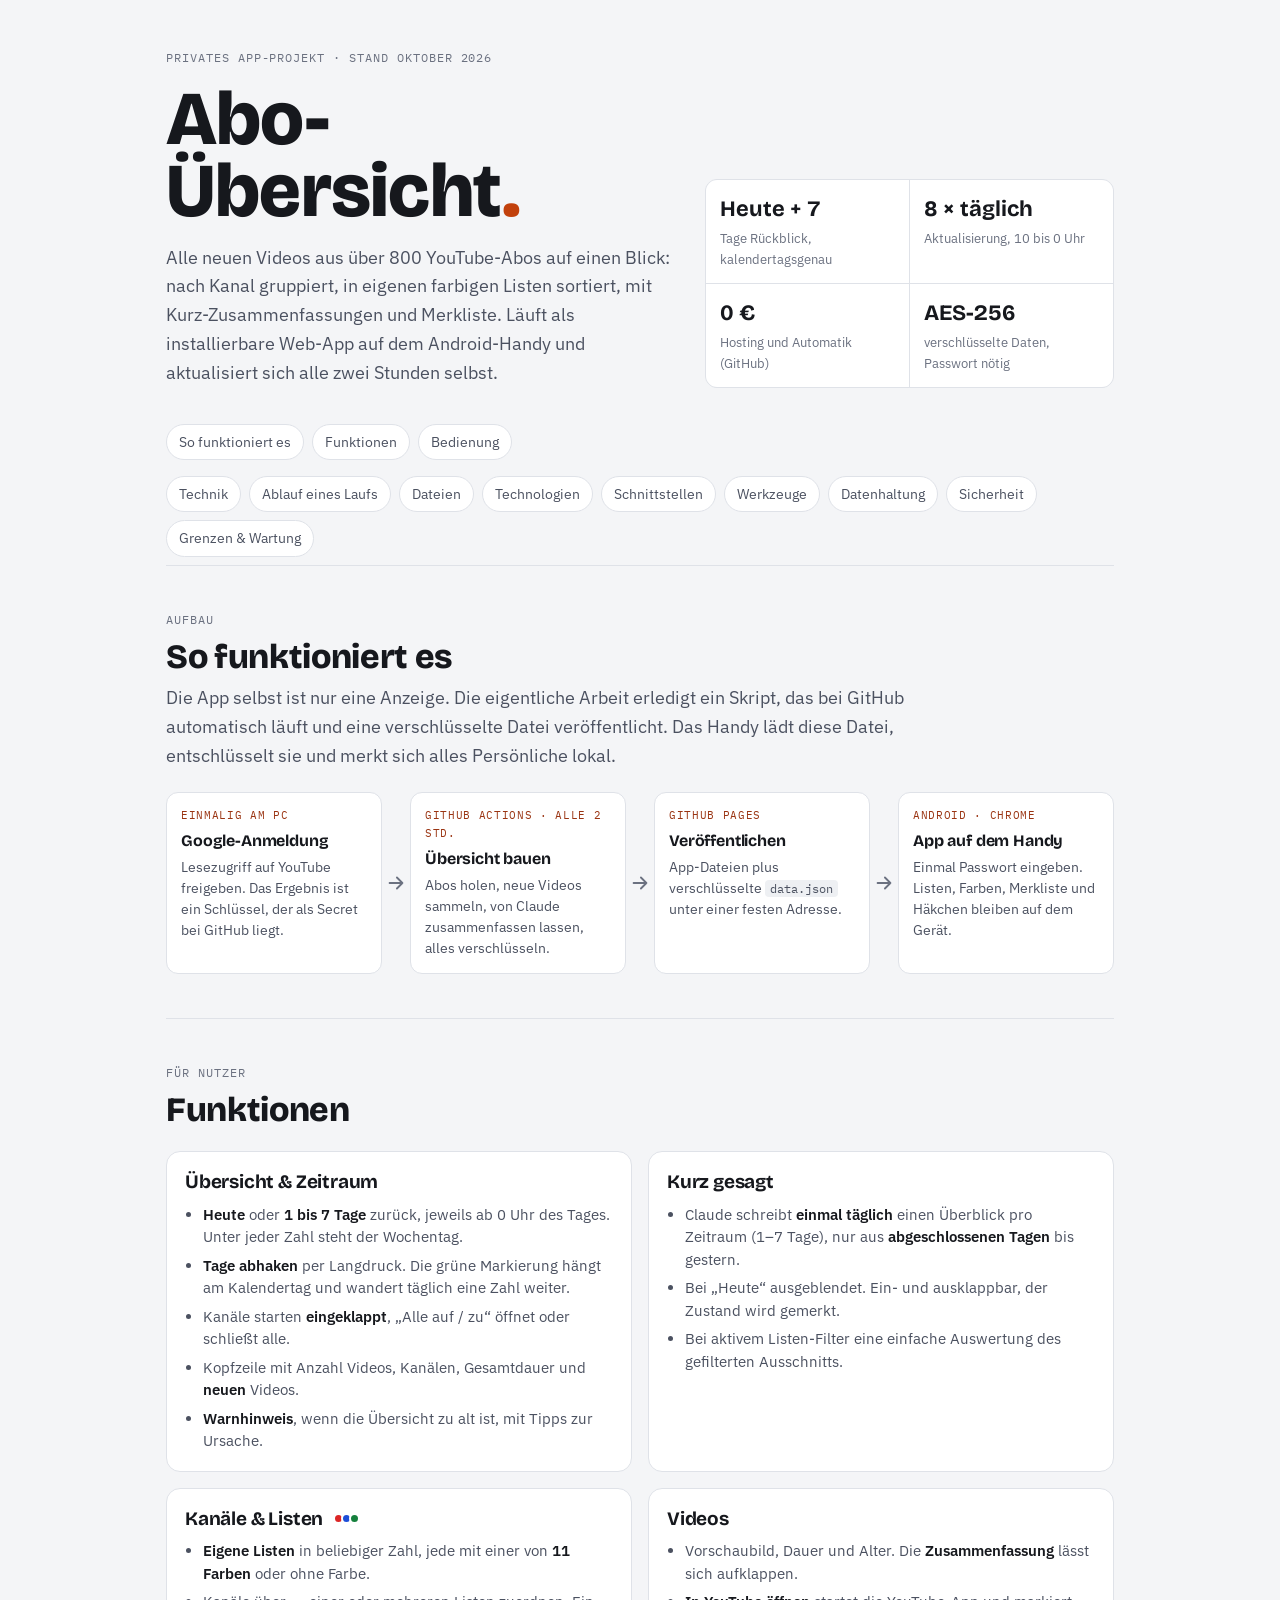
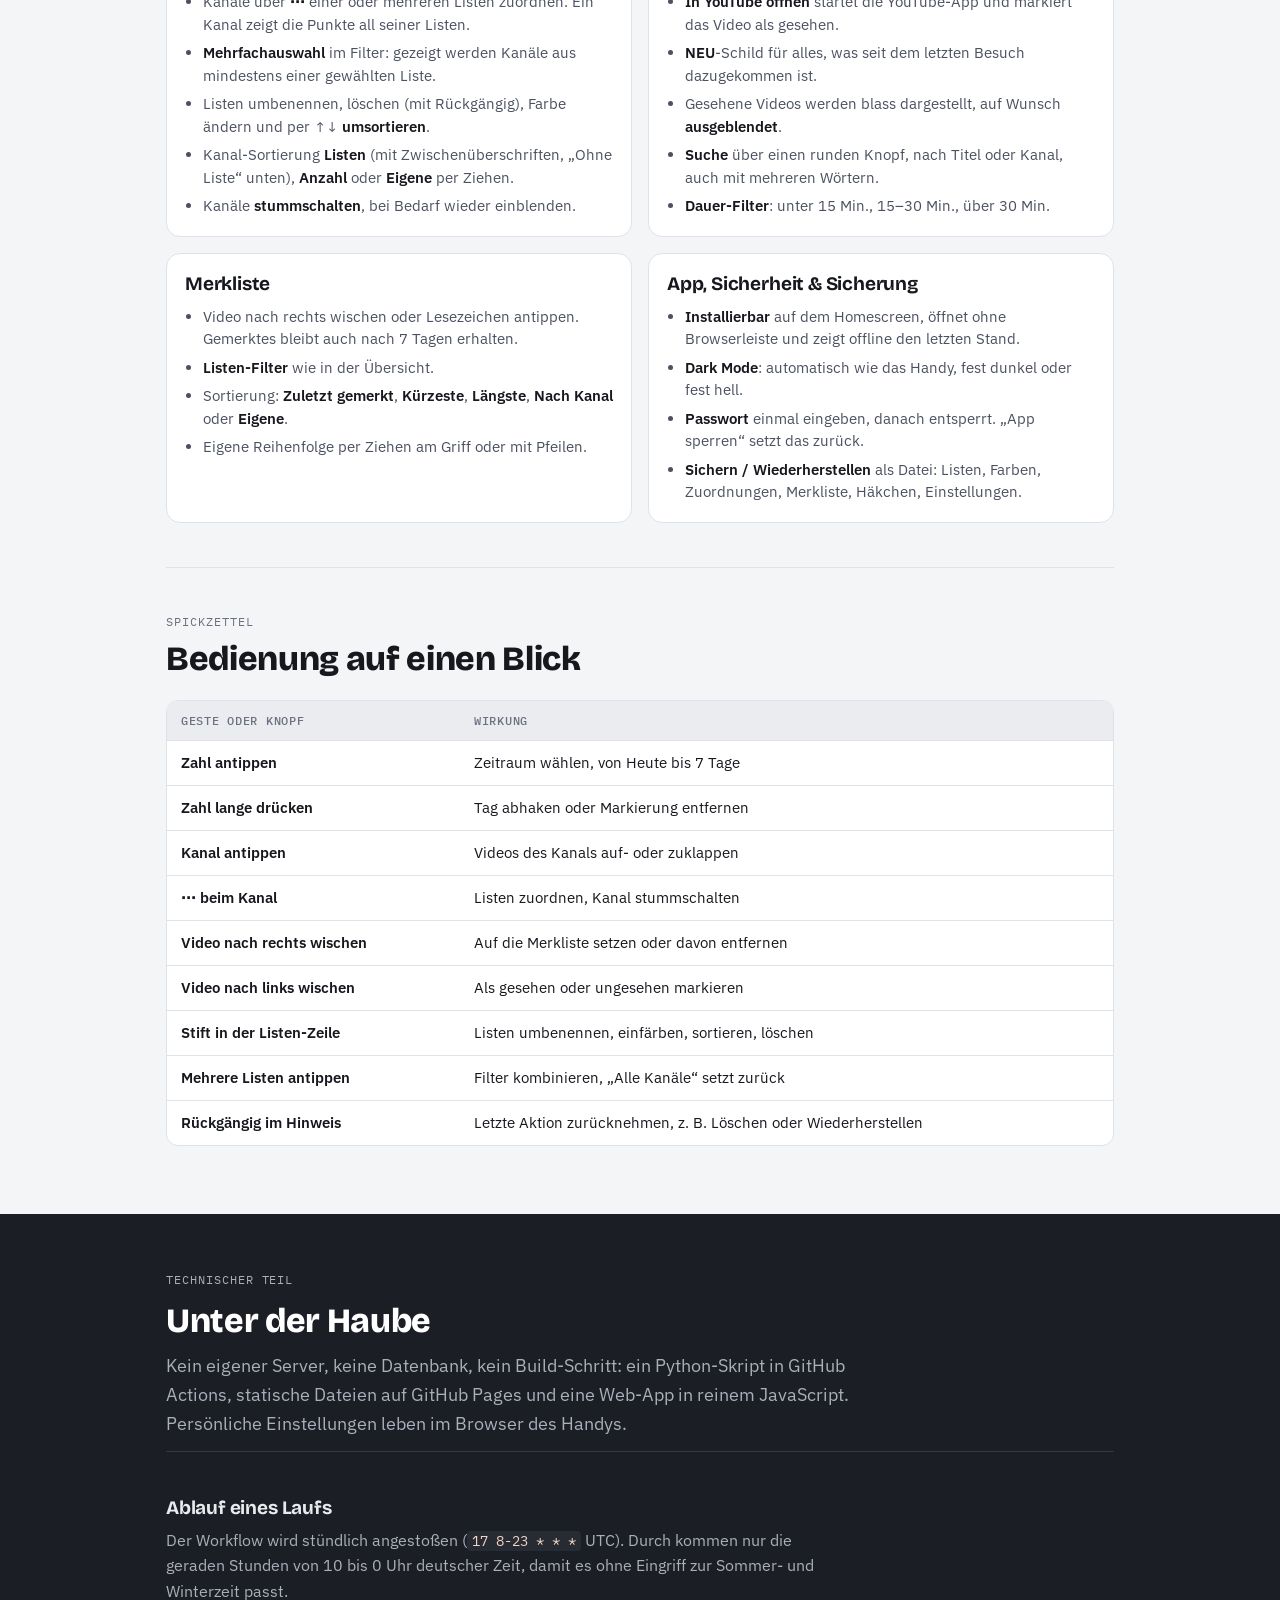
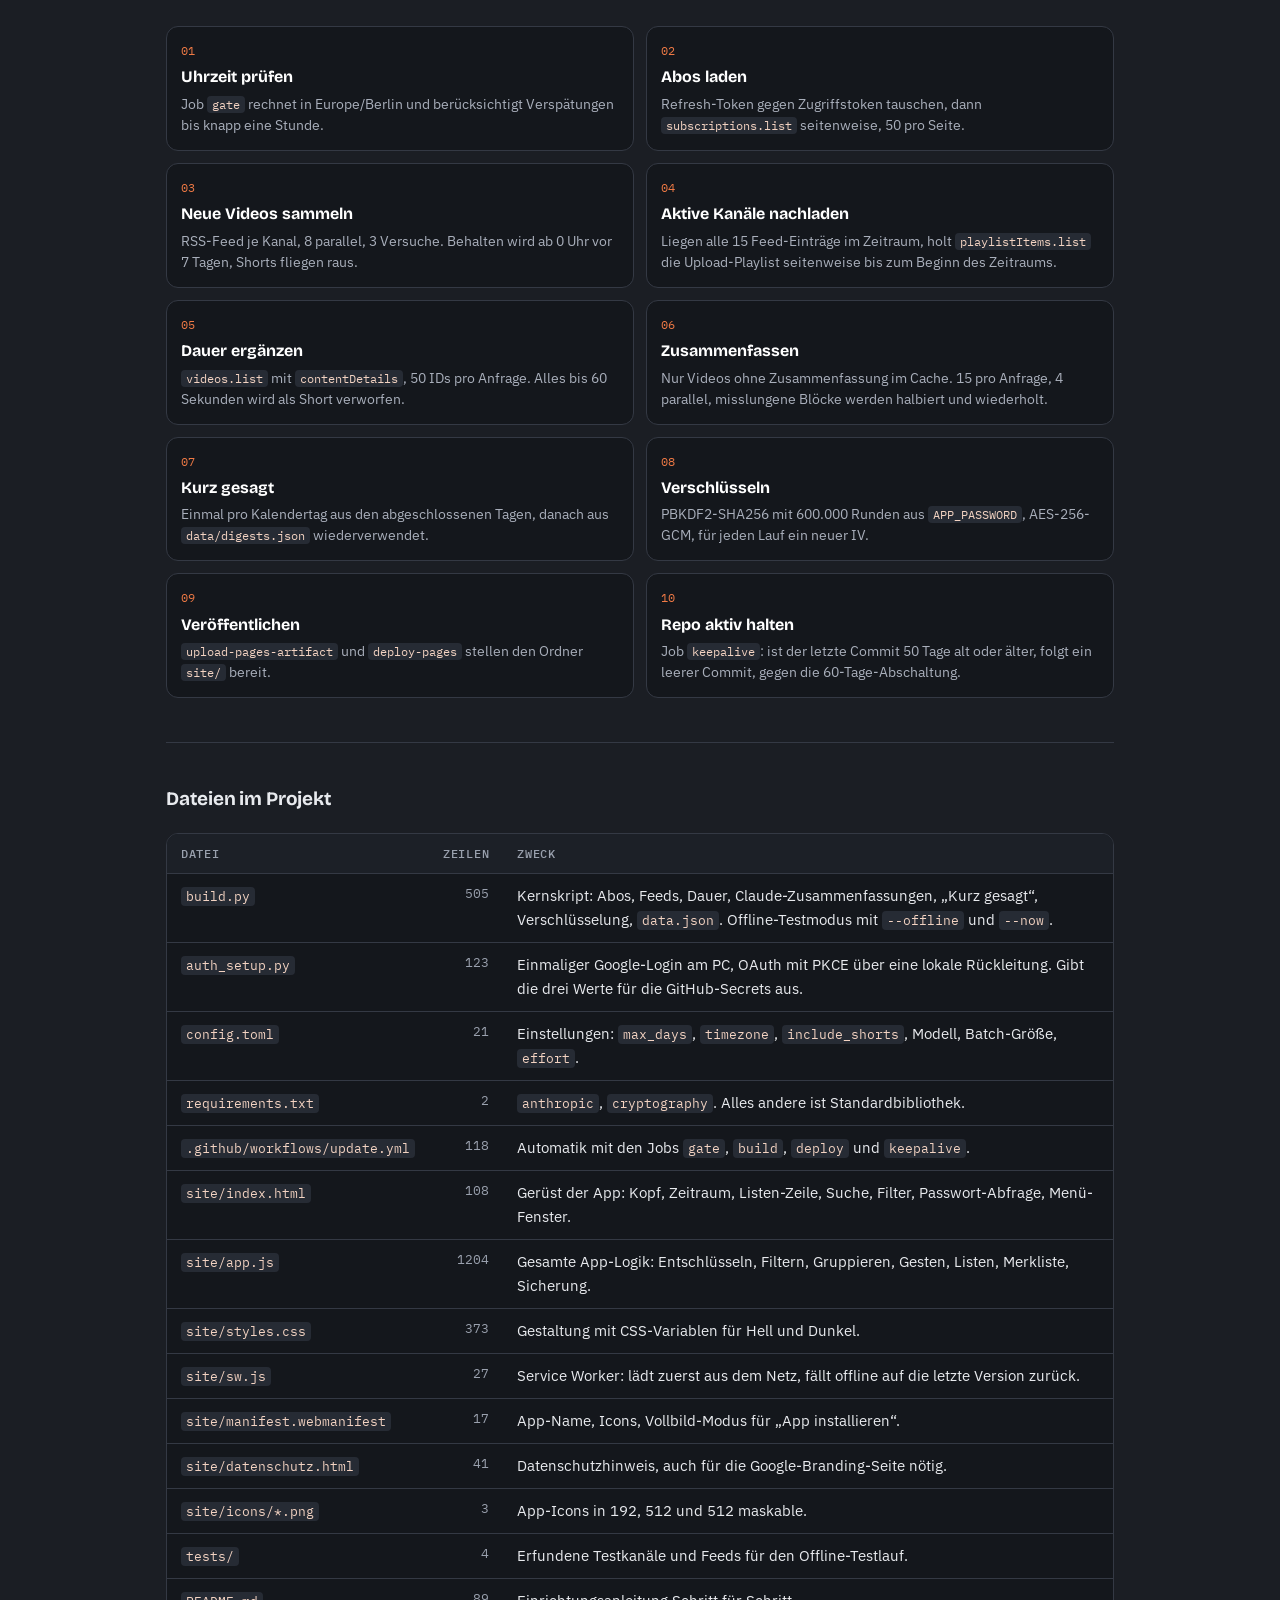
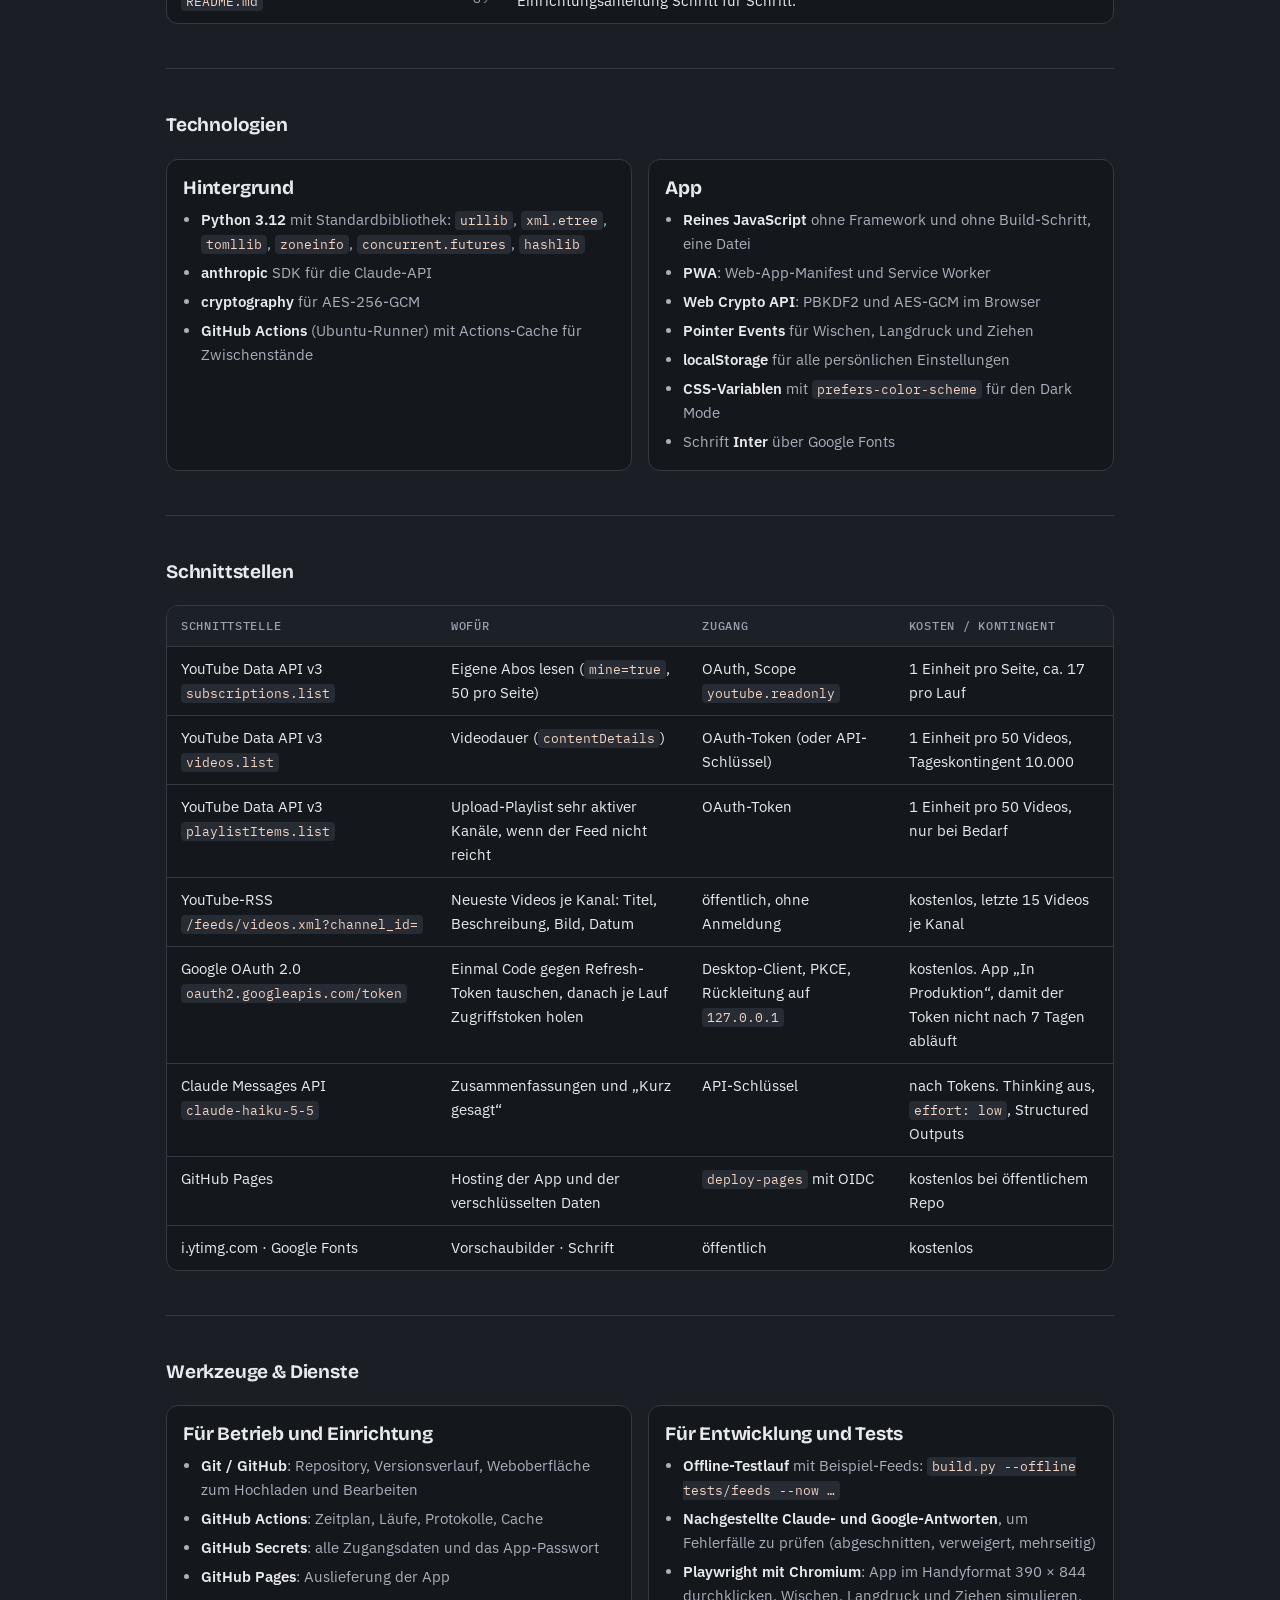
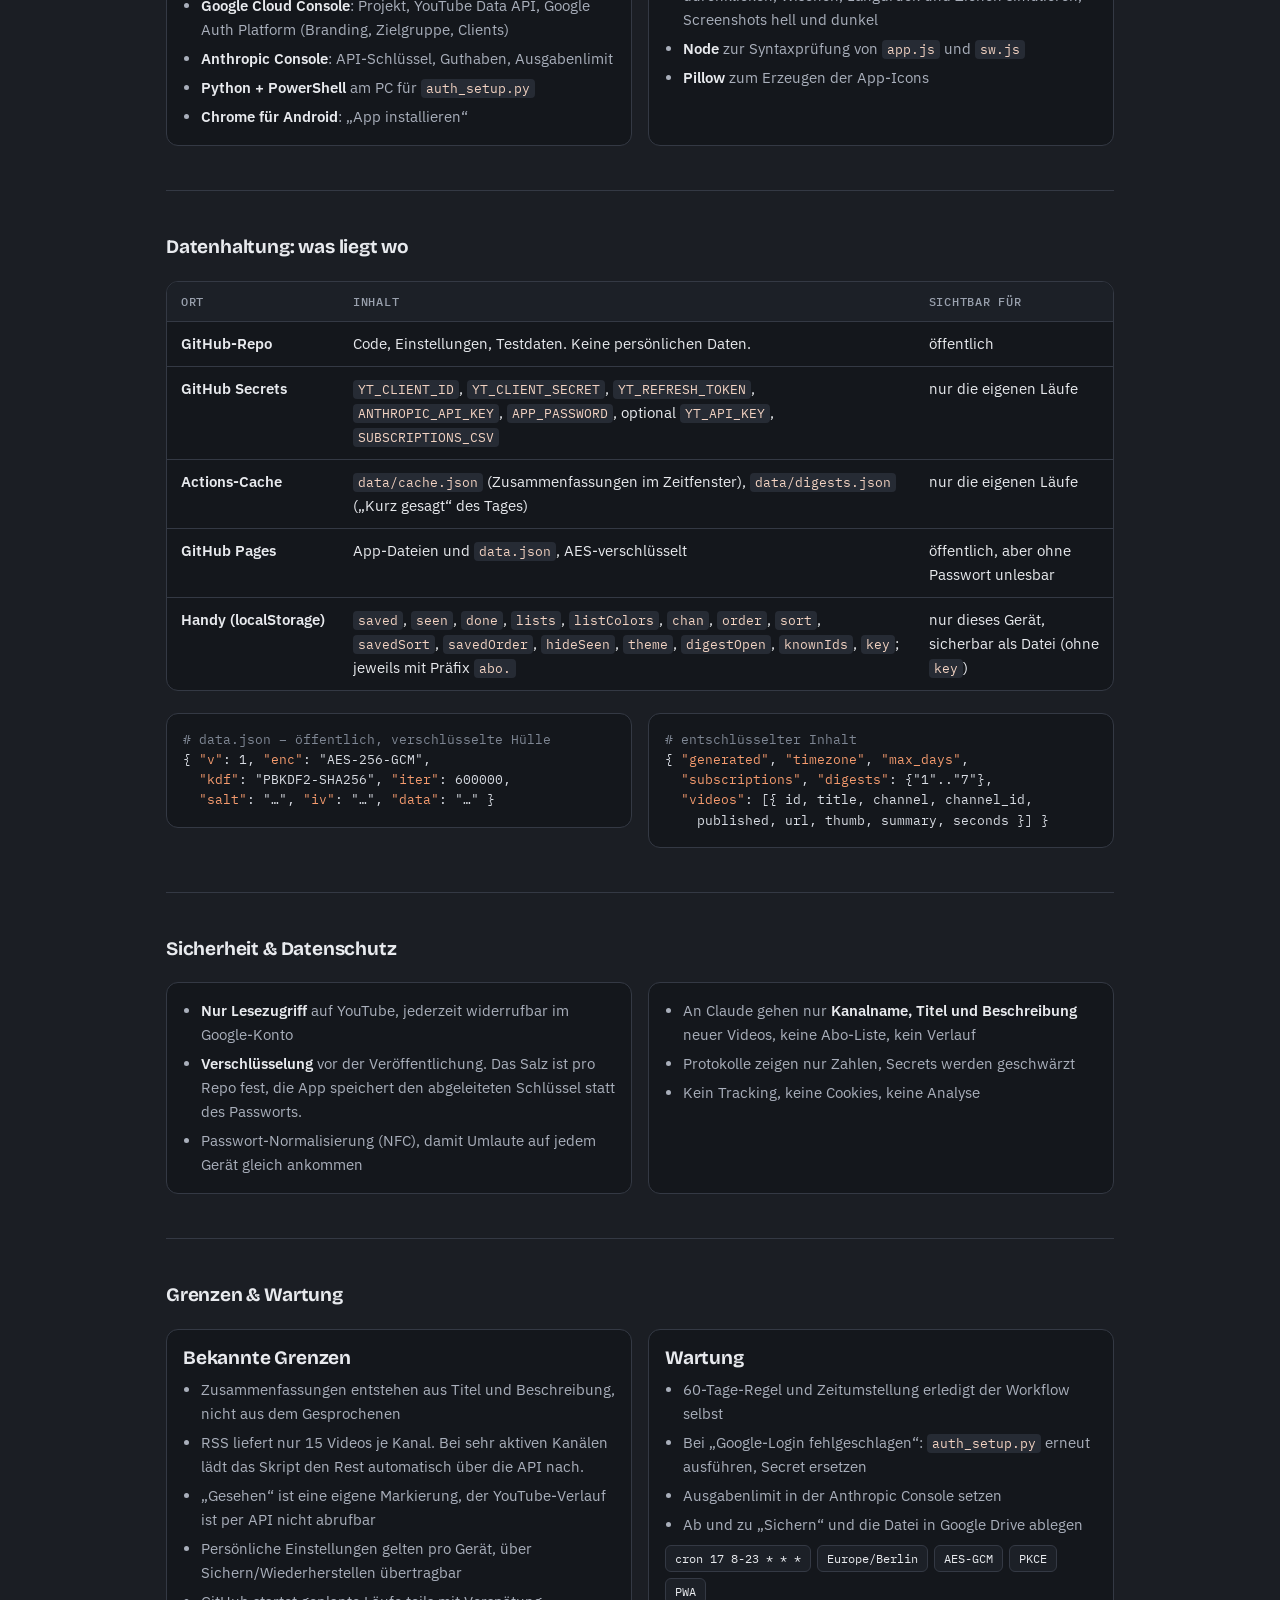
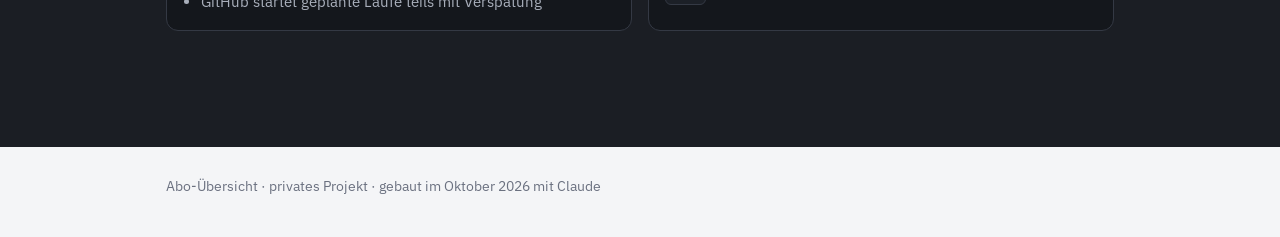
==== commit ef219ab3: "Updated limit for videos per canal" ====
--- a/docs/projektbuch.html
+++ b/docs/projektbuch.html
@@ -124,7 +124,7 @@
 .tech a { color: #F59B6E; }
 
 /* Ablauf eines Laufs – echte Reihenfolge, daher nummeriert */
-ol.run { list-style: none; margin: 0; padding: 0; display: grid; grid-template-columns: repeat(3, minmax(0, 1fr)); gap: 12px; counter-reset: s; }
+ol.run { list-style: none; margin: 0; padding: 0; display: grid; grid-template-columns: repeat(2, minmax(0, 1fr)); gap: 12px; counter-reset: s; }
 ol.run li { counter-increment: s; background: #14171C; border: 1px solid var(--tech-line); border-radius: 12px; padding: 14px 14px 14px 14px; display: flex; flex-direction: column; gap: 4px; min-width: 0; }
 ol.run li::before { content: counter(s, decimal-leading-zero); font-family: var(--mono); font-size: 12px; color: #F07A45; }
 ol.run b { color: #FFFFFF; font-family: var(--display); font-size: 16px; font-weight: 700; }
@@ -330,6 +330,7 @@
         <li><b>Uhrzeit prüfen</b><span>Job <code>gate</code> rechnet in Europe/Berlin und berücksichtigt Verspätungen bis knapp eine Stunde.</span></li>
         <li><b>Abos laden</b><span>Refresh-Token gegen Zugriffstoken tauschen, dann <code>subscriptions.list</code> seitenweise, 50 pro Seite.</span></li>
         <li><b>Neue Videos sammeln</b><span>RSS-Feed je Kanal, 8 parallel, 3 Versuche. Behalten wird ab 0 Uhr vor 7 Tagen, Shorts fliegen raus.</span></li>
+        <li><b>Aktive Kanäle nachladen</b><span>Liegen alle 15 Feed-Einträge im Zeitraum, holt <code>playlistItems.list</code> die Upload-Playlist seitenweise bis zum Beginn des Zeitraums.</span></li>
         <li><b>Dauer ergänzen</b><span><code>videos.list</code> mit <code>contentDetails</code>, 50 IDs pro Anfrage. Alles bis 60 Sekunden wird als Short verworfen.</span></li>
         <li><b>Zusammenfassen</b><span>Nur Videos ohne Zusammenfassung im Cache. 15 pro Anfrage, 4 parallel, misslungene Blöcke werden halbiert und wiederholt.</span></li>
         <li><b>Kurz gesagt</b><span>Einmal pro Kalendertag aus den abgeschlossenen Tagen, danach aus <code>data/digests.json</code> wiederverwendet.</span></li>
@@ -399,6 +400,7 @@
           <tbody>
             <tr><td>YouTube Data API v3<br><code>subscriptions.list</code></td><td>Eigene Abos lesen (<code>mine=true</code>, 50 pro Seite)</td><td>OAuth, Scope <code>youtube.readonly</code></td><td>1 Einheit pro Seite, ca. 17 pro Lauf</td></tr>
             <tr><td>YouTube Data API v3<br><code>videos.list</code></td><td>Videodauer (<code>contentDetails</code>)</td><td>OAuth-Token (oder API-Schlüssel)</td><td>1 Einheit pro 50 Videos, Tageskontingent 10.000</td></tr>
+            <tr><td>YouTube Data API v3<br><code>playlistItems.list</code></td><td>Upload-Playlist sehr aktiver Kanäle, wenn der Feed nicht reicht</td><td>OAuth-Token</td><td>1 Einheit pro 50 Videos, nur bei Bedarf</td></tr>
             <tr><td>YouTube-RSS<br><code>/feeds/videos.xml?channel_id=</code></td><td>Neueste Videos je Kanal: Titel, Beschreibung, Bild, Datum</td><td>öffentlich, ohne Anmeldung</td><td>kostenlos, letzte 15 Videos je Kanal</td></tr>
             <tr><td>Google OAuth 2.0<br><code>oauth2.googleapis.com/token</code></td><td>Einmal Code gegen Refresh-Token tauschen, danach je Lauf Zugriffstoken holen</td><td>Desktop-Client, PKCE, Rückleitung auf <code>127.0.0.1</code></td><td>kostenlos. App „In Produktion“, damit der Token nicht nach 7 Tagen abläuft</td></tr>
             <tr><td>Claude Messages API<br><code>claude-haiku-5-5</code></td><td>Zusammenfassungen und „Kurz gesagt“</td><td>API-Schlüssel</td><td>nach Tokens. Thinking aus, <code>effort: low</code>, Structured Outputs</td></tr>
@@ -498,7 +500,7 @@
           <h3>Bekannte Grenzen</h3>
           <ul>
             <li>Zusammenfassungen entstehen aus Titel und Beschreibung, nicht aus dem Gesprochenen</li>
-            <li>RSS liefert 15 Videos je Kanal. Für 7 Tage reicht das fast immer.</li>
+            <li>RSS liefert nur 15 Videos je Kanal. Bei sehr aktiven Kanälen lädt das Skript den Rest automatisch über die API nach.</li>
             <li>„Gesehen“ ist eine eigene Markierung, der YouTube-Verlauf ist per API nicht abrufbar</li>
             <li>Persönliche Einstellungen gelten pro Gerät, über Sichern/Wiederherstellen übertragbar</li>
             <li>GitHub startet geplante Läufe teils mit Verspätung</li>
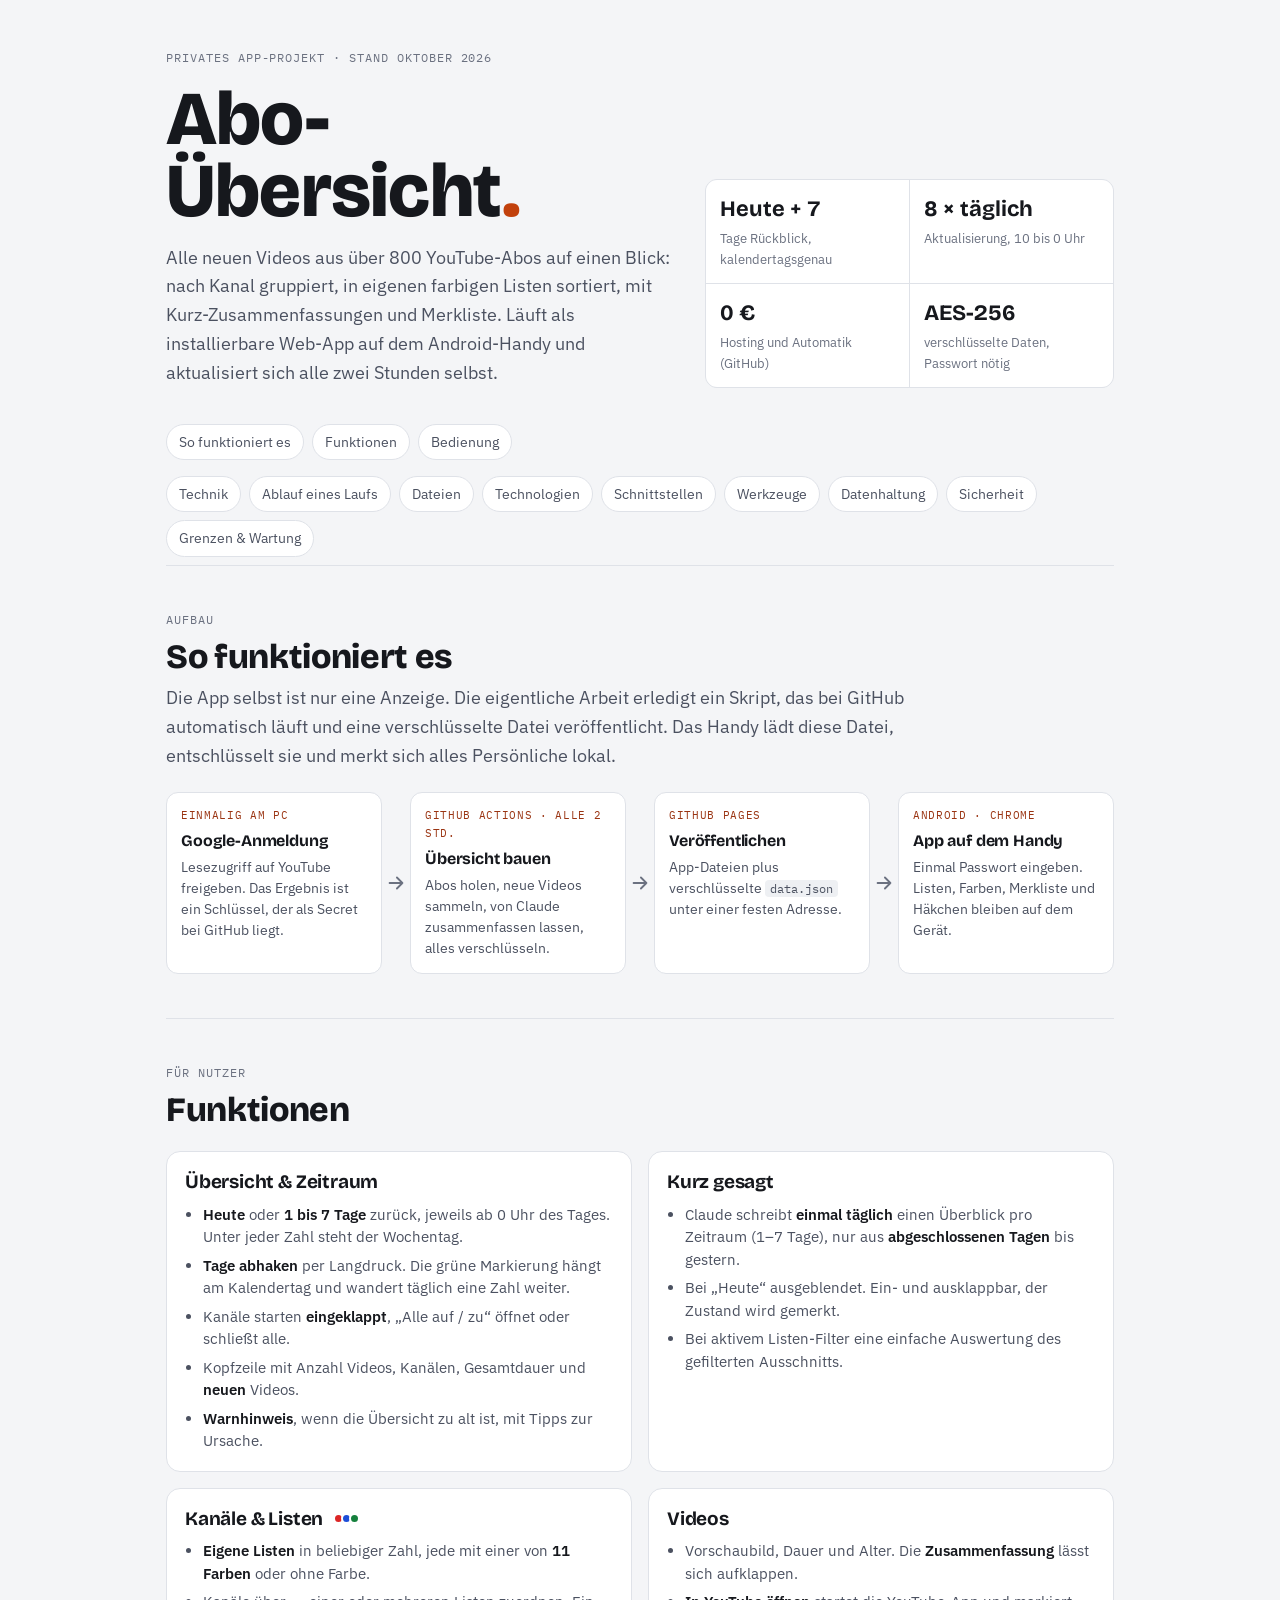
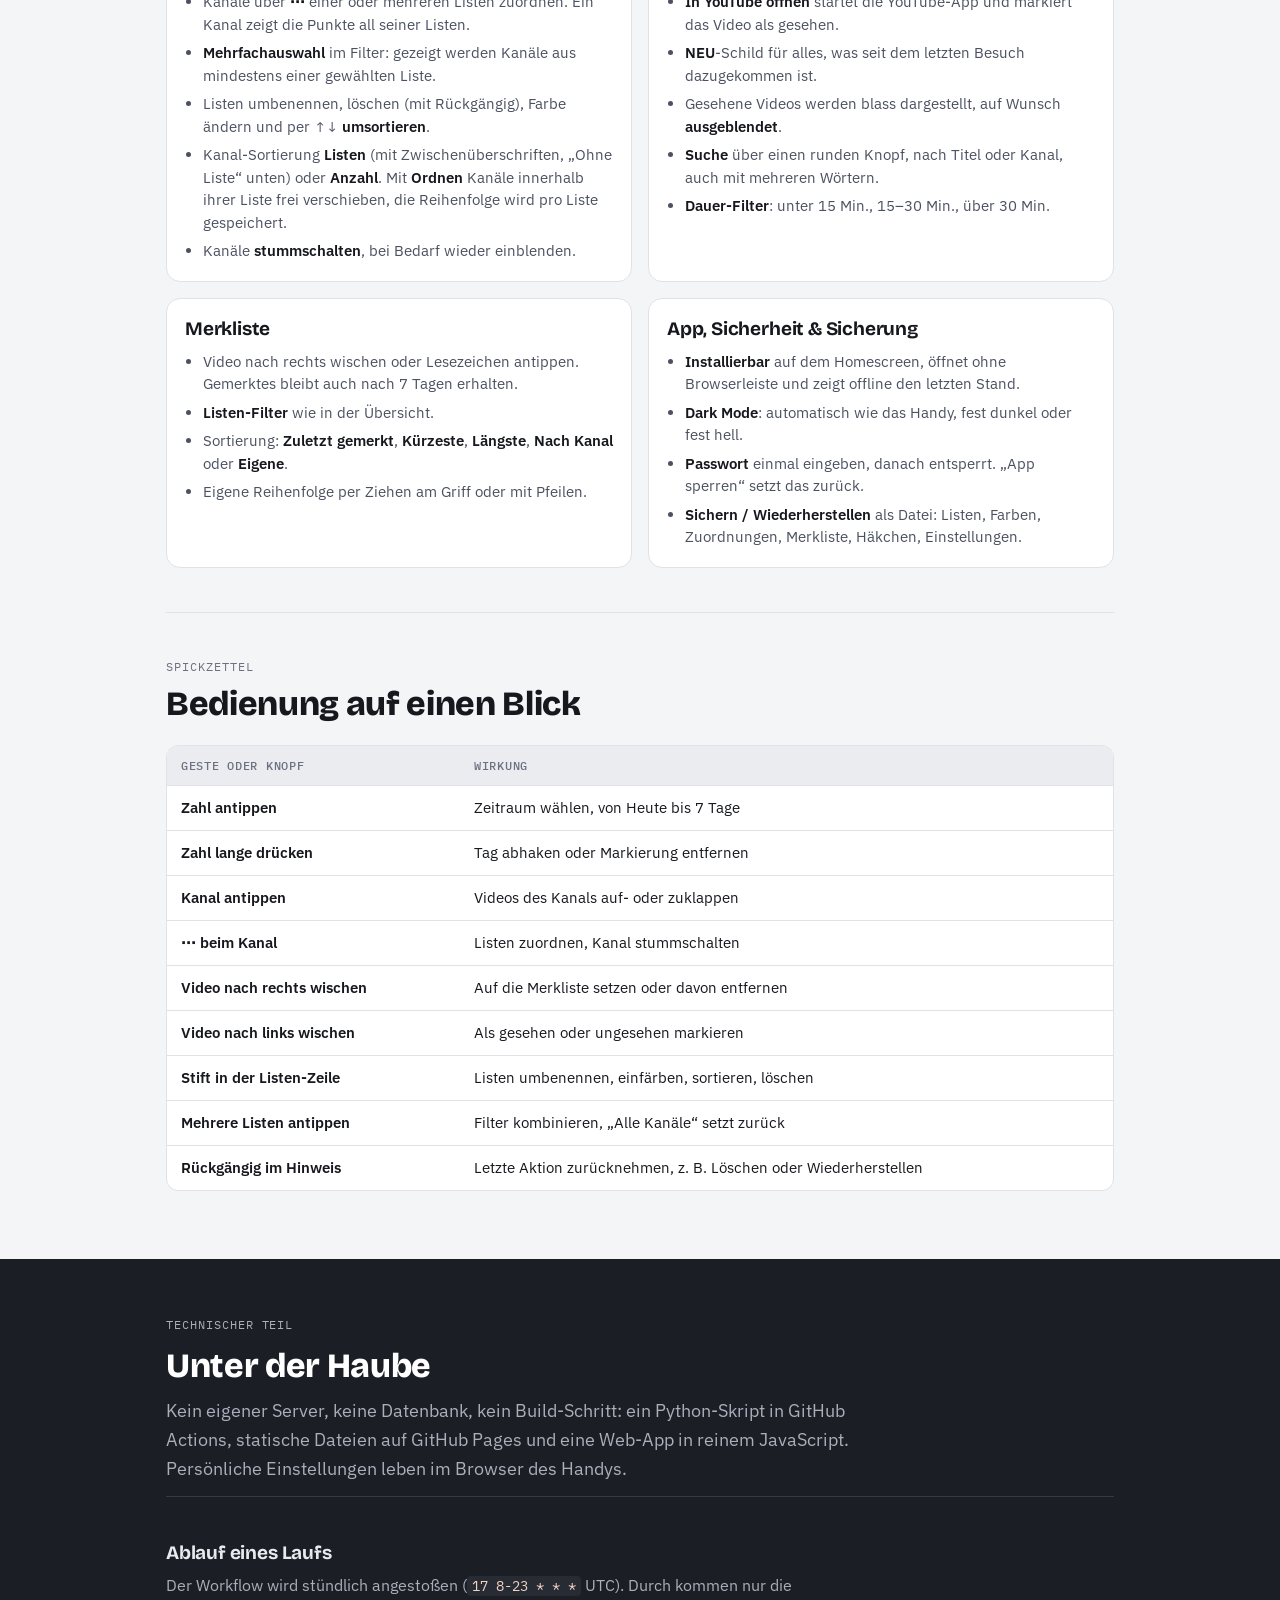
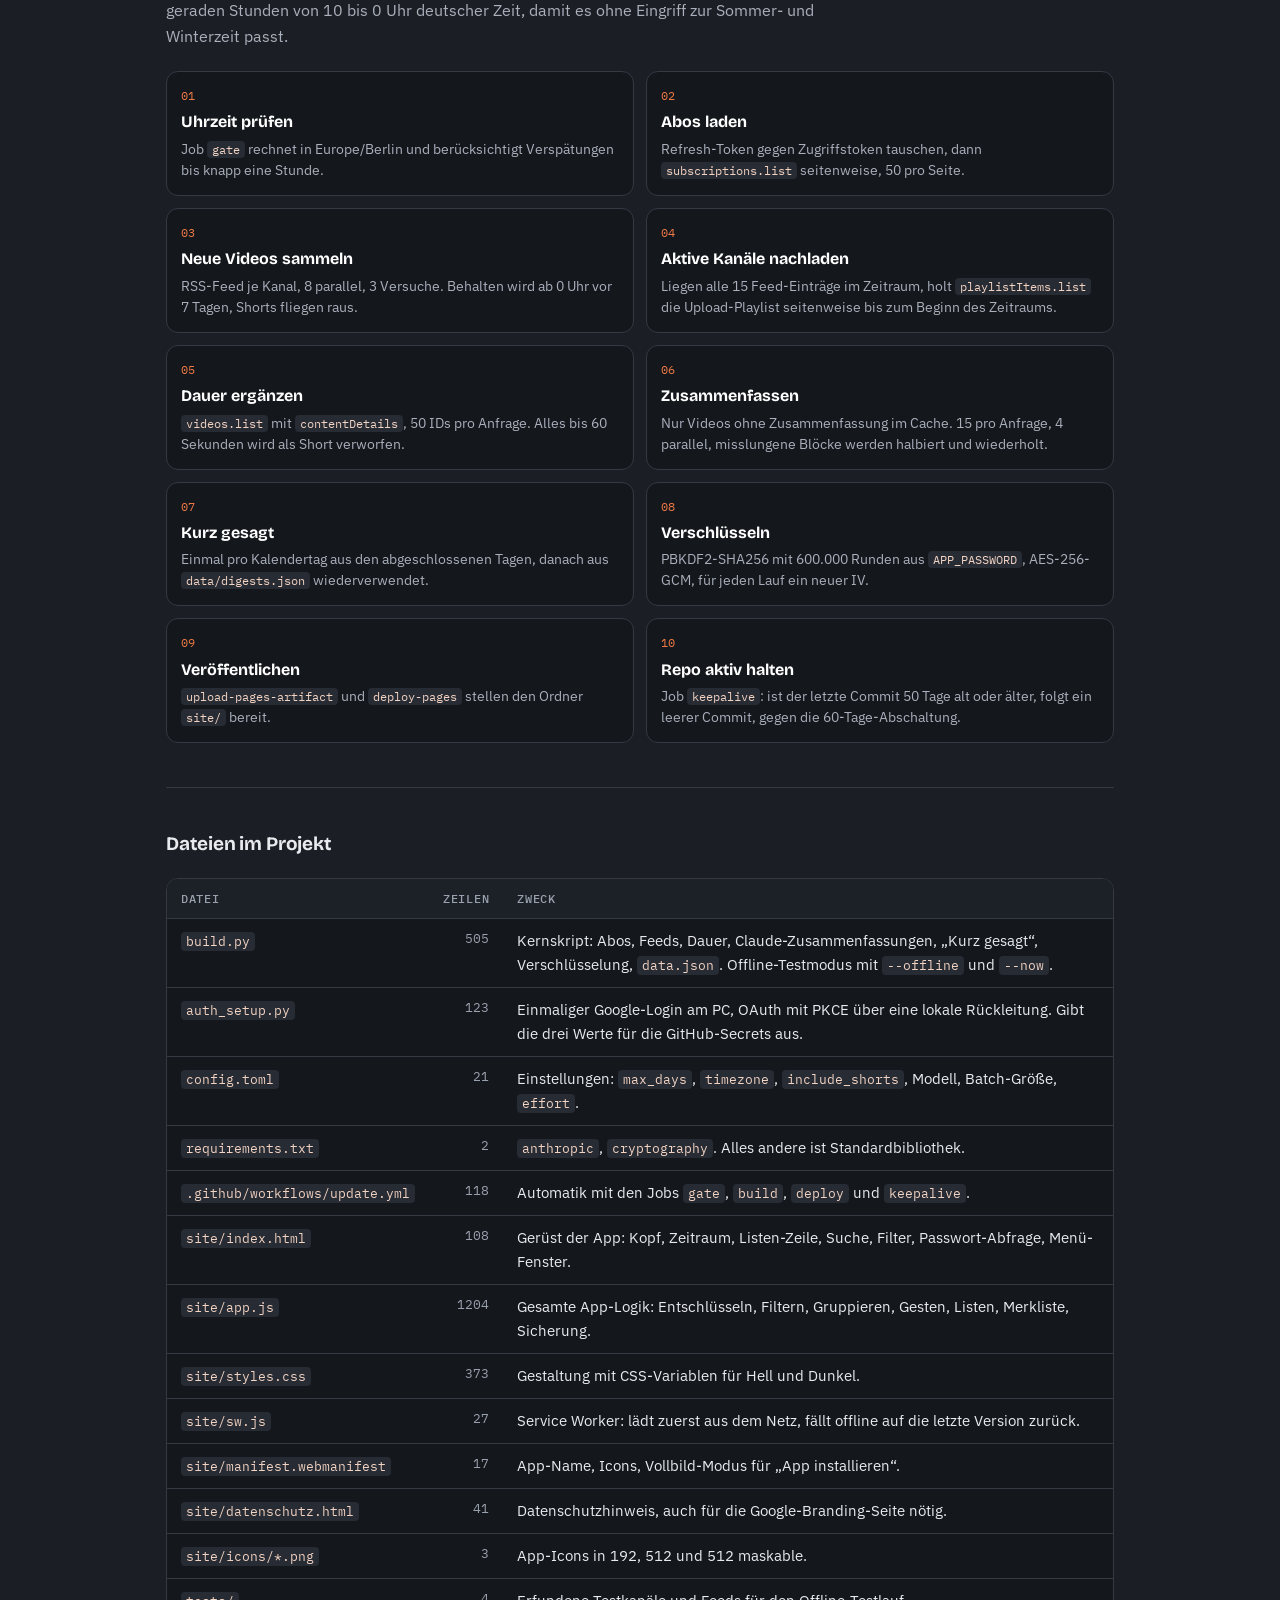
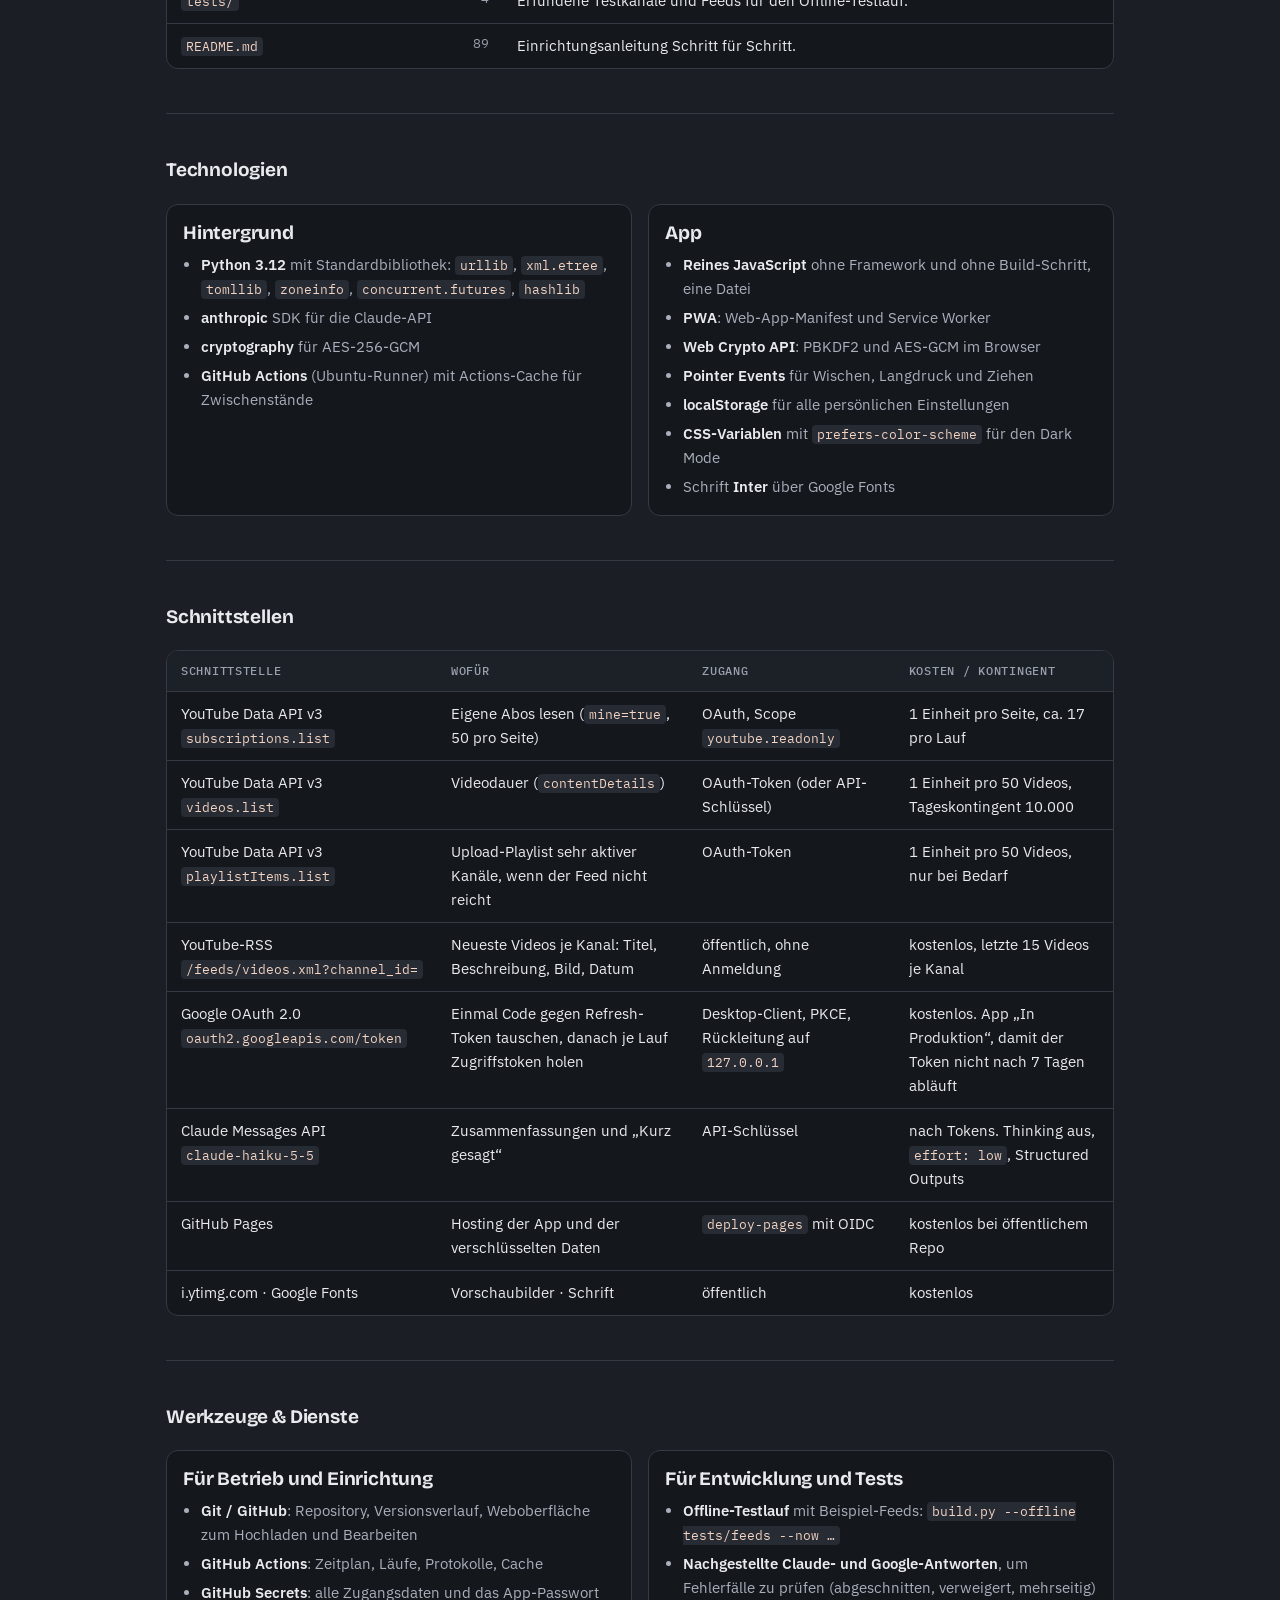
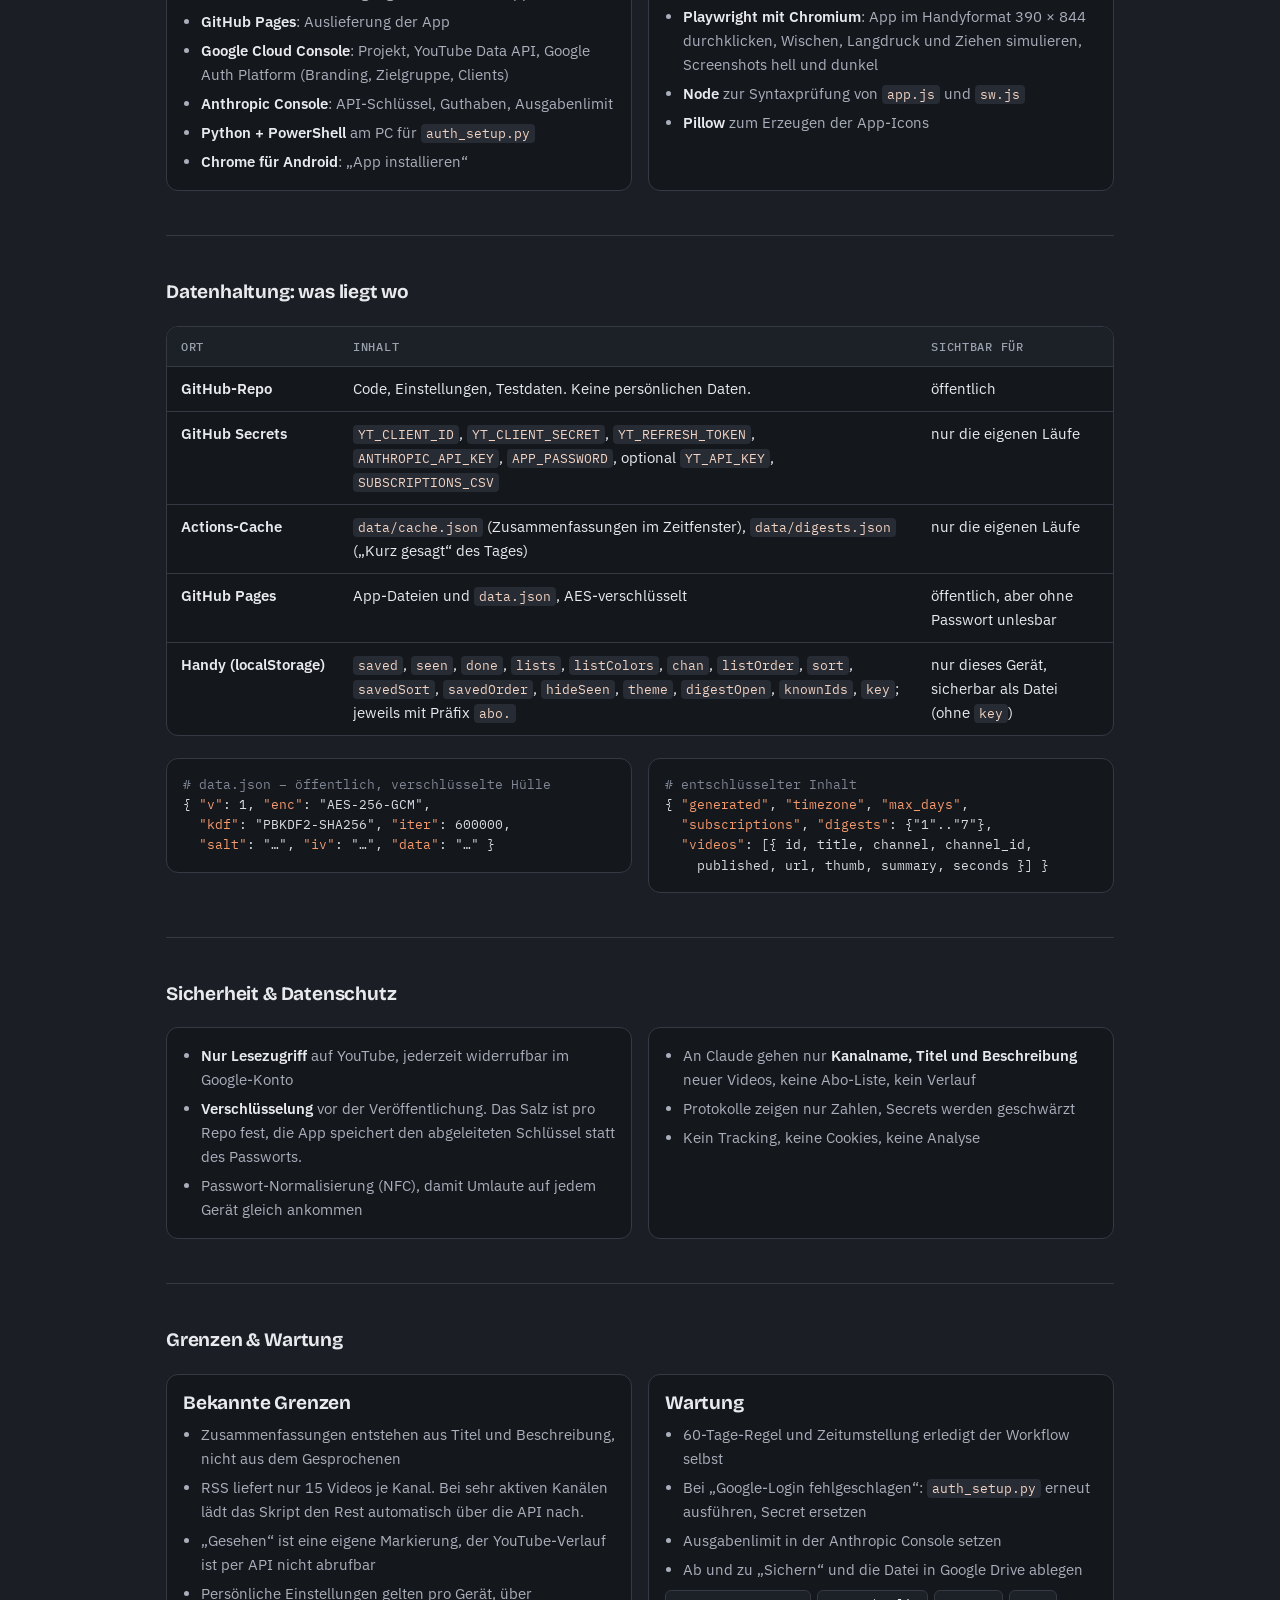
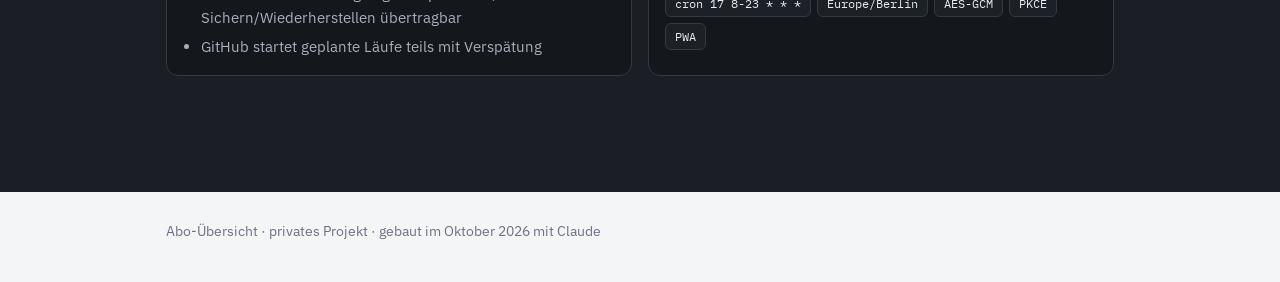
==== commit 356e141d: "Gui change" ====
--- a/docs/projektbuch.html
+++ b/docs/projektbuch.html
@@ -253,7 +253,7 @@
           <li>Kanäle über <b>⋯</b> einer oder mehreren Listen zuordnen. Ein Kanal zeigt die Punkte all seiner Listen.</li>
           <li><b>Mehrfachauswahl</b> im Filter: gezeigt werden Kanäle aus mindestens einer gewählten Liste.</li>
           <li>Listen umbenennen, löschen (mit Rückgängig), Farbe ändern und per ↑↓ <b>umsortieren</b>.</li>
-          <li>Kanal-Sortierung <b>Listen</b> (mit Zwischenüberschriften, „Ohne Liste“ unten), <b>Anzahl</b> oder <b>Eigene</b> per Ziehen.</li>
+          <li>Kanal-Sortierung <b>Listen</b> (mit Zwischenüberschriften, „Ohne Liste“ unten) oder <b>Anzahl</b>. Mit <b>Ordnen</b> Kanäle innerhalb ihrer Liste frei verschieben, die Reihenfolge wird pro Liste gespeichert.</li>
           <li>Kanäle <b>stummschalten</b>, bei Bedarf wieder einblenden.</li>
         </ul>
       </article>
@@ -452,7 +452,7 @@
             <tr><td class="k">GitHub Secrets</td><td><code>YT_CLIENT_ID</code>, <code>YT_CLIENT_SECRET</code>, <code>YT_REFRESH_TOKEN</code>, <code>ANTHROPIC_API_KEY</code>, <code>APP_PASSWORD</code>, optional <code>YT_API_KEY</code>, <code>SUBSCRIPTIONS_CSV</code></td><td>nur die eigenen Läufe</td></tr>
             <tr><td class="k">Actions-Cache</td><td><code>data/cache.json</code> (Zusammenfassungen im Zeitfenster), <code>data/digests.json</code> („Kurz gesagt“ des Tages)</td><td>nur die eigenen Läufe</td></tr>
             <tr><td class="k">GitHub Pages</td><td>App-Dateien und <code>data.json</code>, AES-verschlüsselt</td><td>öffentlich, aber ohne Passwort unlesbar</td></tr>
-            <tr><td class="k">Handy (localStorage)</td><td><code>saved</code>, <code>seen</code>, <code>done</code>, <code>lists</code>, <code>listColors</code>, <code>chan</code>, <code>order</code>, <code>sort</code>, <code>savedSort</code>, <code>savedOrder</code>, <code>hideSeen</code>, <code>theme</code>, <code>digestOpen</code>, <code>knownIds</code>, <code>key</code>; jeweils mit Präfix <code>abo.</code></td><td>nur dieses Gerät, sicherbar als Datei (ohne <code>key</code>)</td></tr>
+            <tr><td class="k">Handy (localStorage)</td><td><code>saved</code>, <code>seen</code>, <code>done</code>, <code>lists</code>, <code>listColors</code>, <code>chan</code>, <code>listOrder</code>, <code>sort</code>, <code>savedSort</code>, <code>savedOrder</code>, <code>hideSeen</code>, <code>theme</code>, <code>digestOpen</code>, <code>knownIds</code>, <code>key</code>; jeweils mit Präfix <code>abo.</code></td><td>nur dieses Gerät, sicherbar als Datei (ohne <code>key</code>)</td></tr>
           </tbody>
         </table>
       </div>
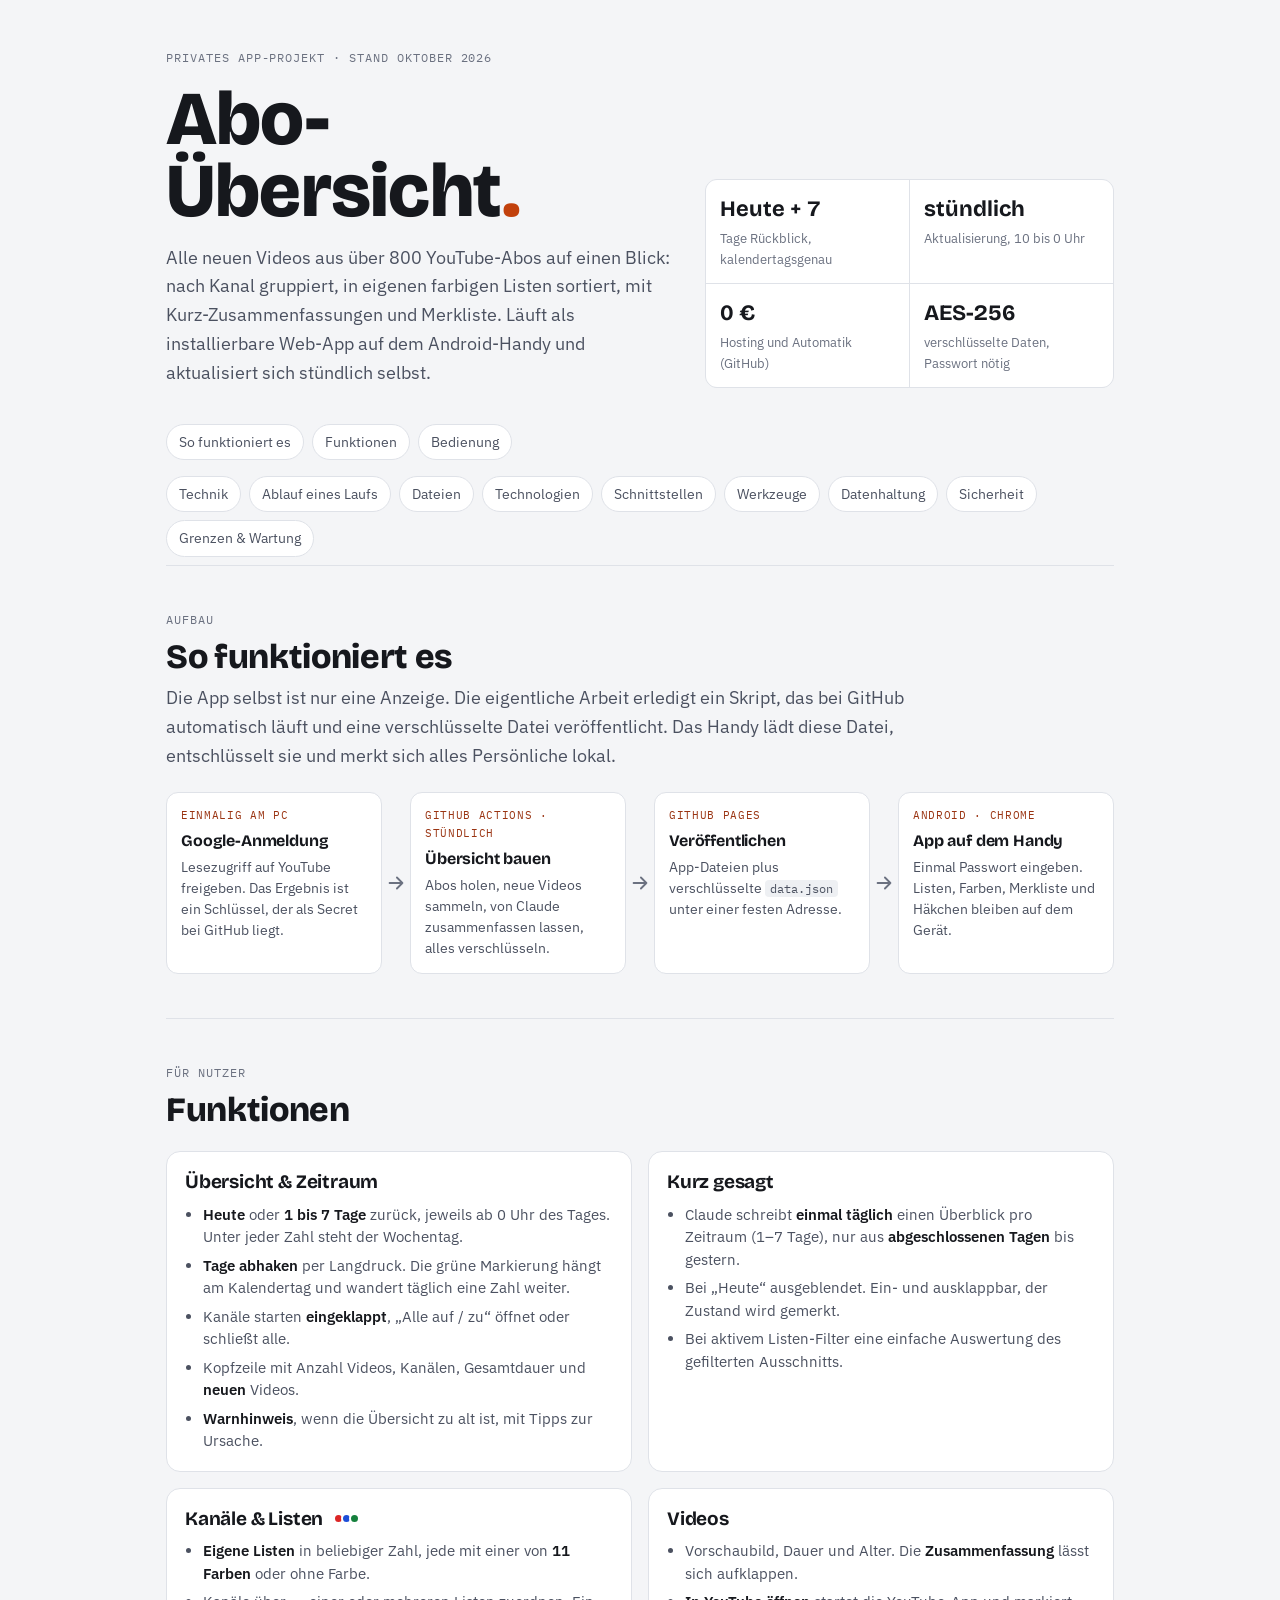
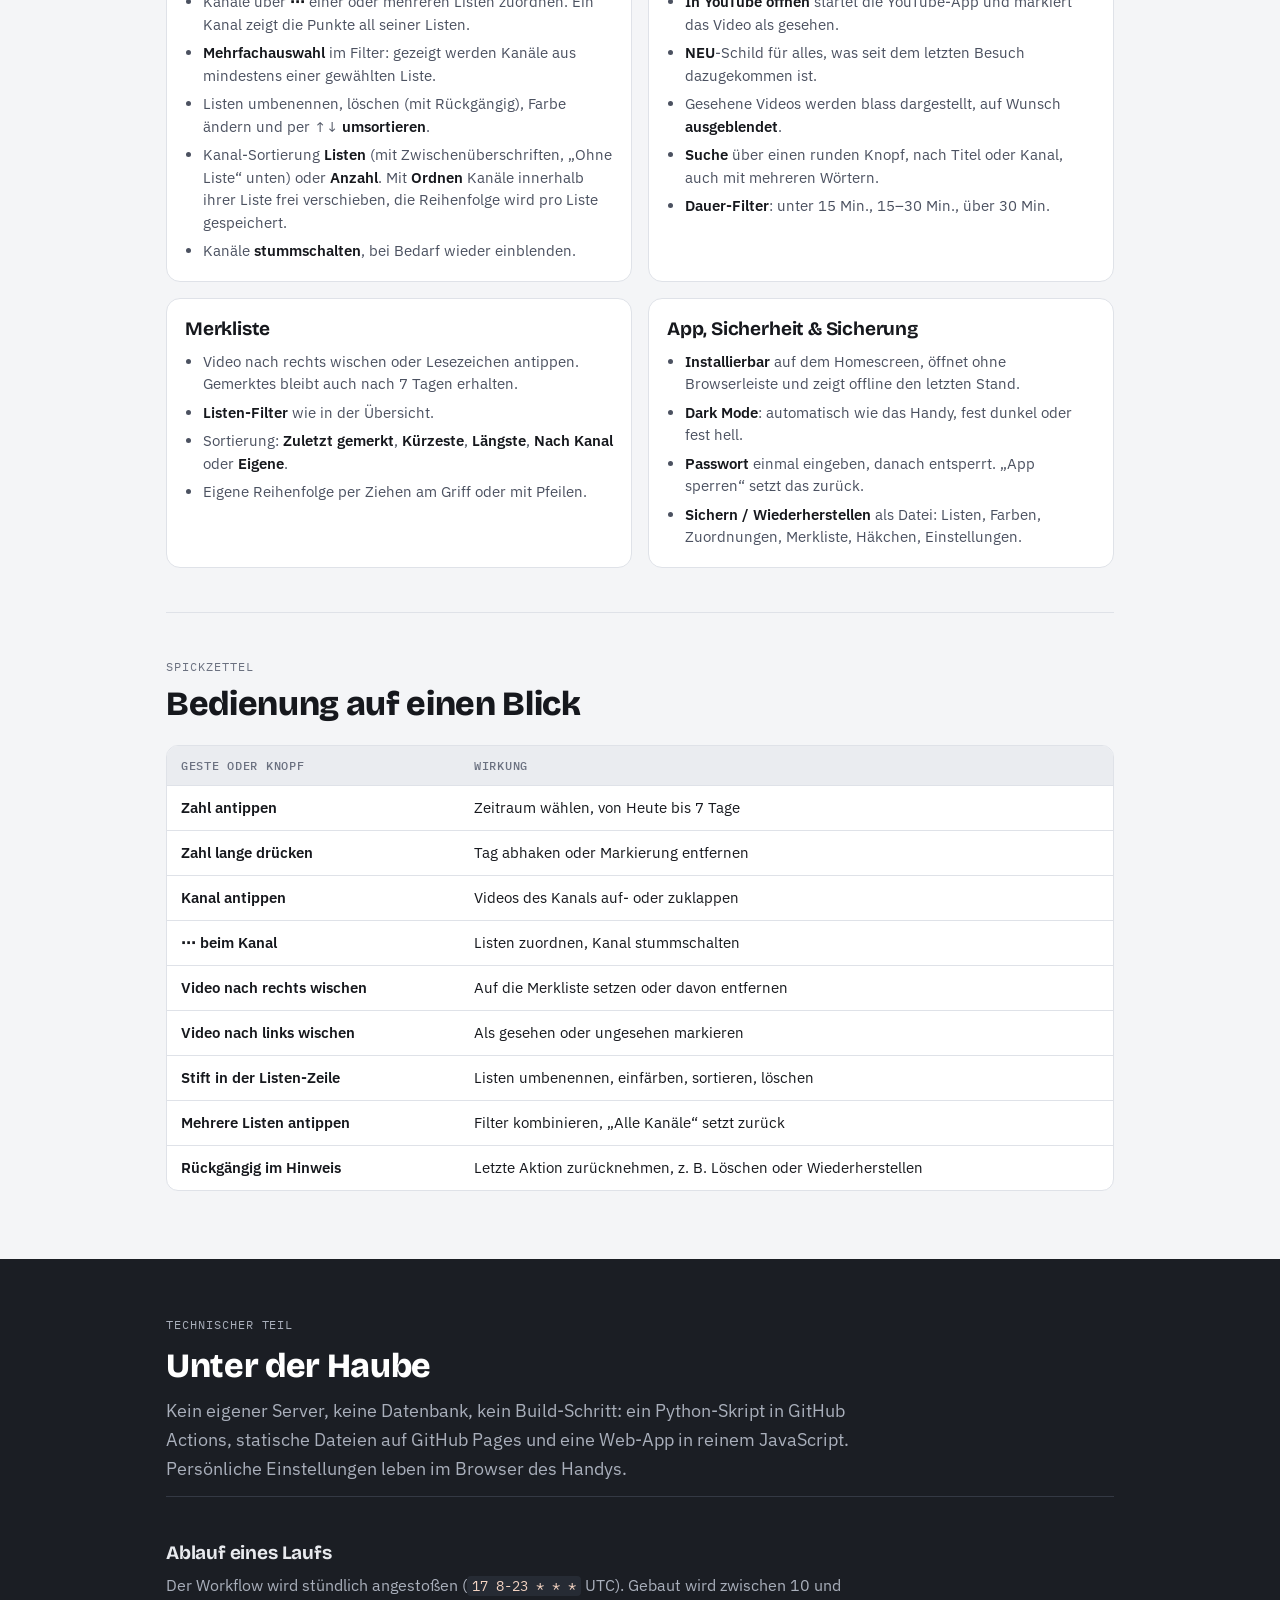
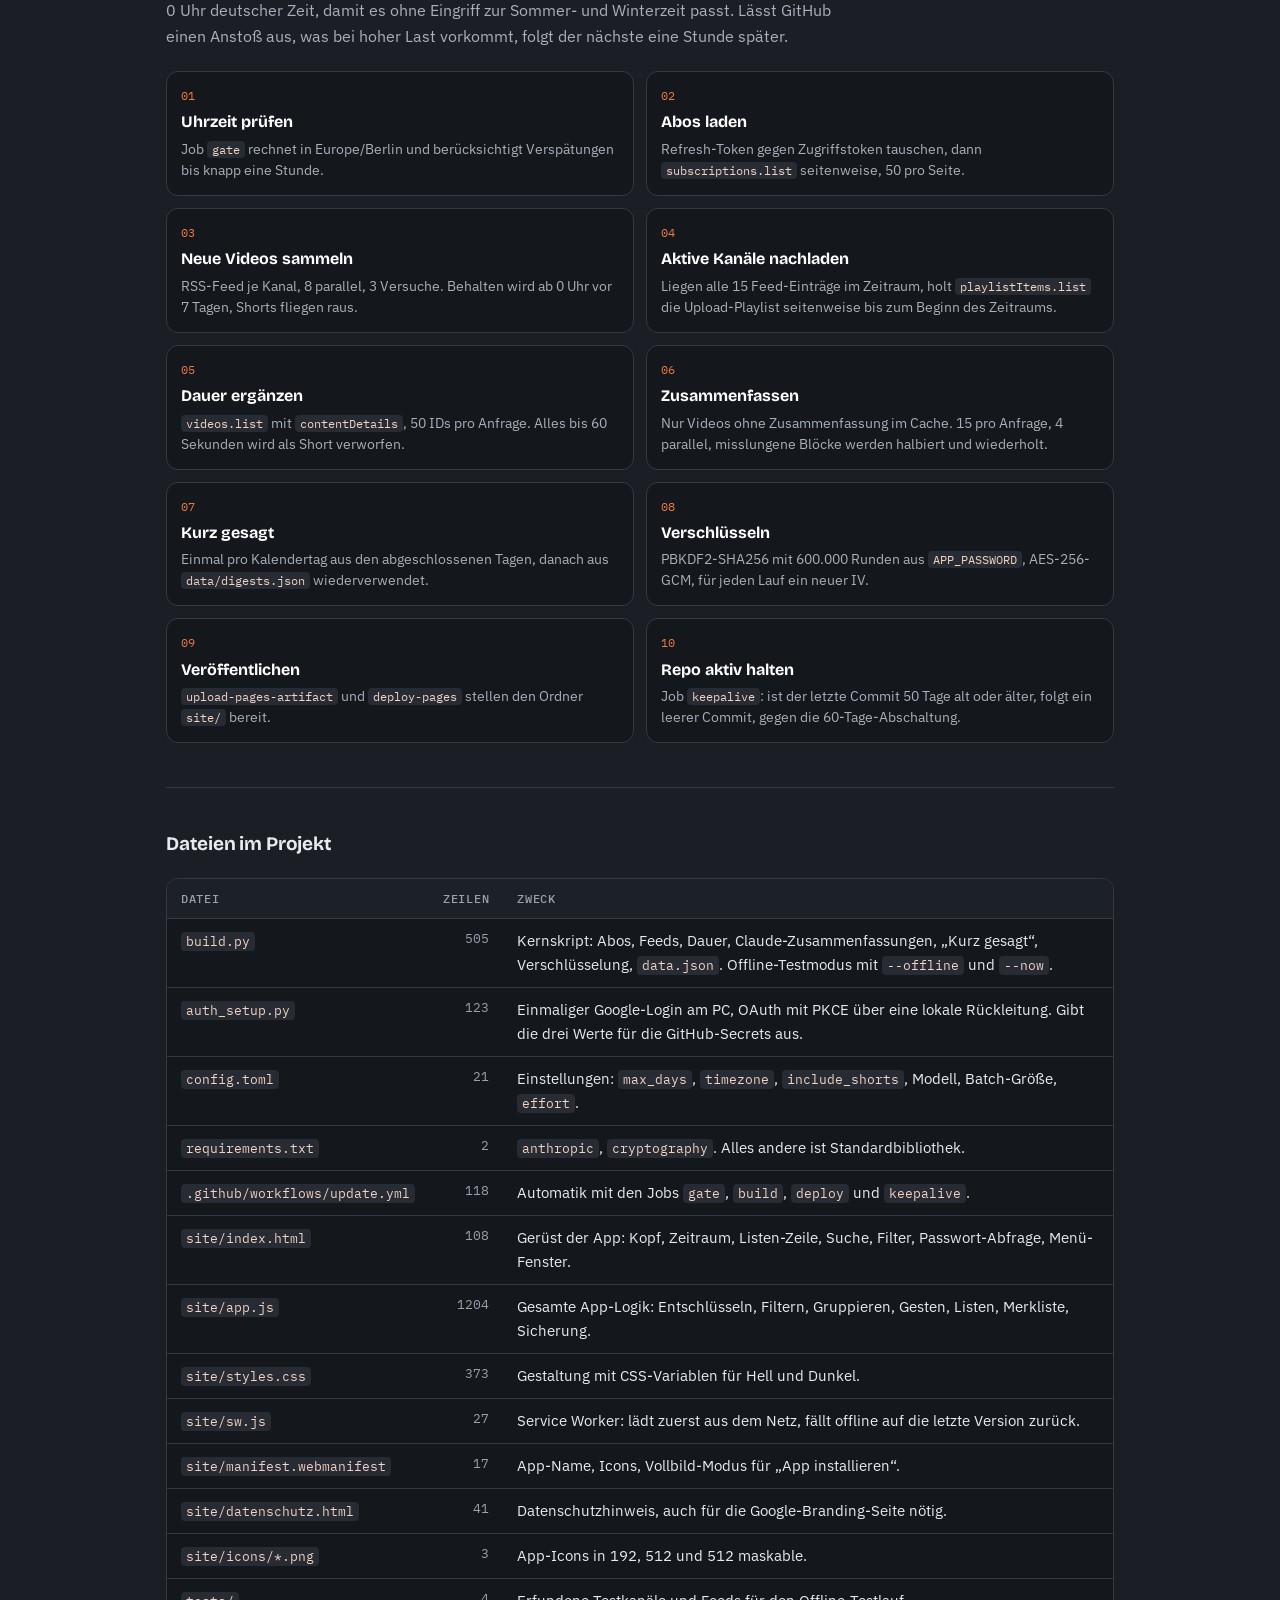
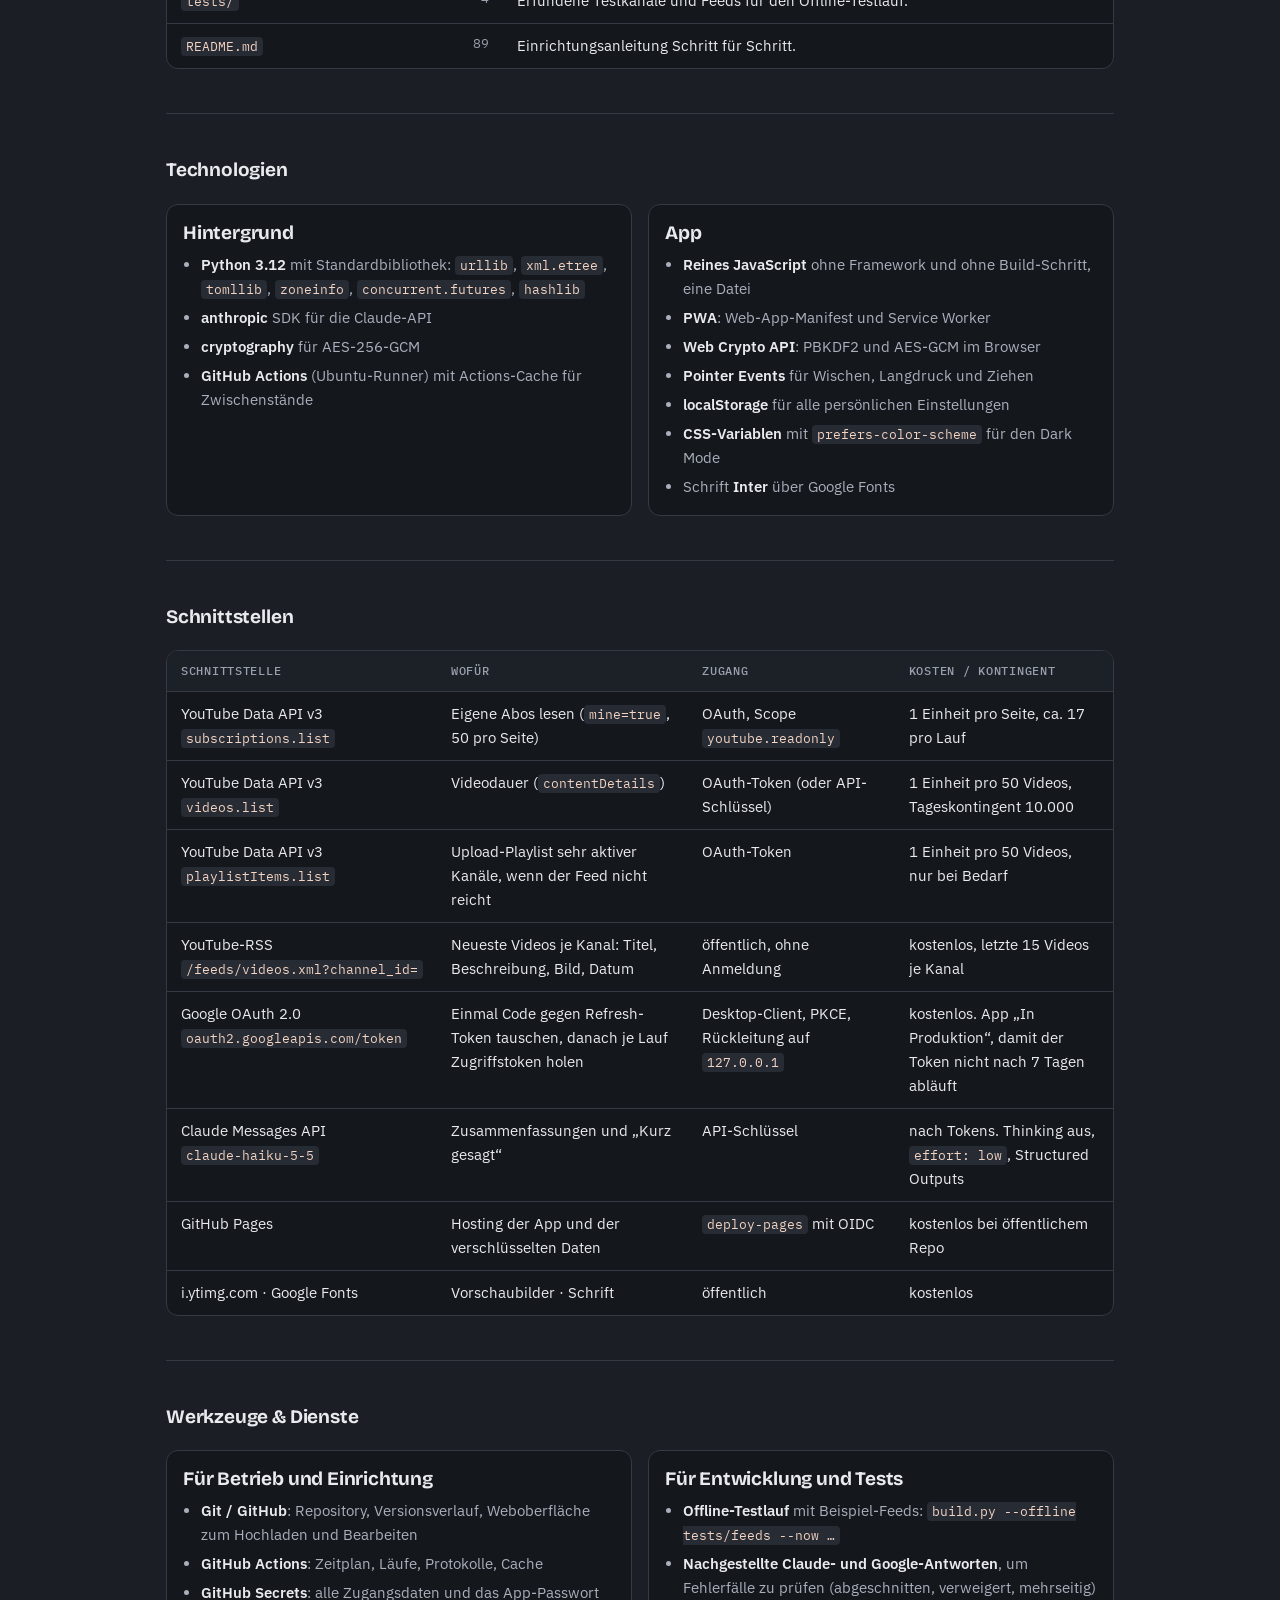
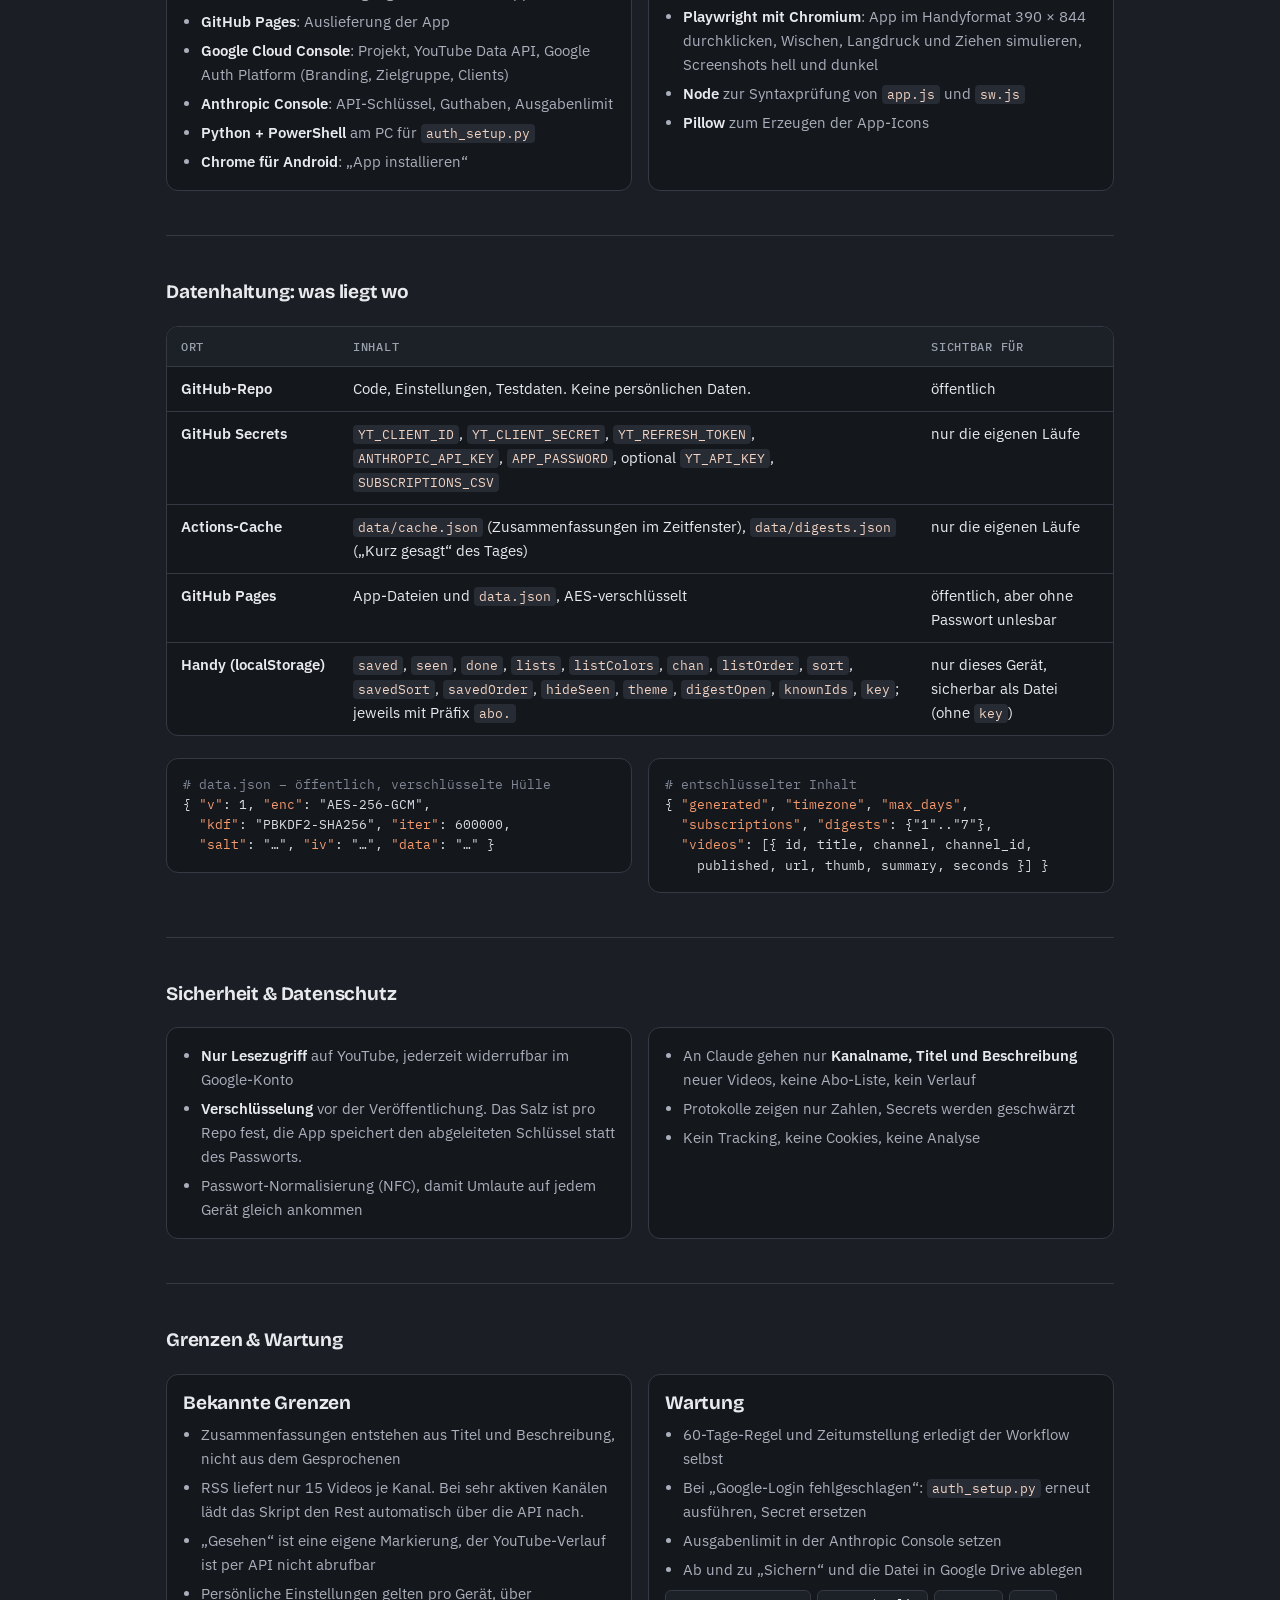
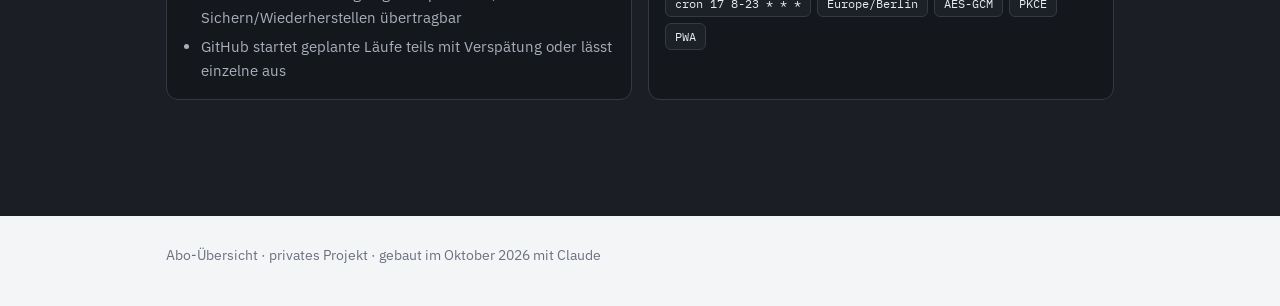
==== commit 455beea3: "Updated trigger time" ====
--- a/docs/projektbuch.html
+++ b/docs/projektbuch.html
@@ -163,11 +163,11 @@
     <div class="hero-text">
       <span class="eyebrow">Privates App-Projekt · Stand Oktober 2026</span>
       <h1>Abo-<br>Übersicht<span>.</span></h1>
-      <p class="lead">Alle neuen Videos aus über 800 YouTube-Abos auf einen Blick: nach Kanal gruppiert, in eigenen farbigen Listen sortiert, mit Kurz-Zusammenfassungen und Merkliste. Läuft als installierbare Web-App auf dem Android-Handy und aktualisiert sich alle zwei Stunden selbst.</p>
+      <p class="lead">Alle neuen Videos aus über 800 YouTube-Abos auf einen Blick: nach Kanal gruppiert, in eigenen farbigen Listen sortiert, mit Kurz-Zusammenfassungen und Merkliste. Läuft als installierbare Web-App auf dem Android-Handy und aktualisiert sich stündlich selbst.</p>
     </div>
     <div class="facts" aria-label="Eckdaten">
       <div class="fact"><b>Heute + 7</b><span>Tage Rückblick, kalendertagsgenau</span></div>
-      <div class="fact"><b>8 × täglich</b><span>Aktualisierung, 10 bis 0 Uhr</span></div>
+      <div class="fact"><b>stündlich</b><span>Aktualisierung, 10 bis 0 Uhr</span></div>
       <div class="fact"><b>0 €</b><span>Hosting und Automatik (GitHub)</span></div>
       <div class="fact"><b>AES-256</b><span>verschlüsselte Daten, Passwort nötig</span></div>
     </div>
@@ -203,7 +203,7 @@
       </div>
       <div class="arrow" aria-hidden="true"><svg width="22" height="22" viewBox="0 0 24 24" fill="none" stroke="currentColor" stroke-width="2" stroke-linecap="round" stroke-linejoin="round"><path d="M5 12h14M13 6l6 6-6 6"/></svg></div>
       <div class="node" role="listitem">
-        <span class="where">GitHub Actions · alle 2 Std.</span>
+        <span class="where">GitHub Actions · stündlich</span>
         <h3>Übersicht bauen</h3>
         <p>Abos holen, neue Videos sammeln, von Claude zusammenfassen lassen, alles verschlüsseln.</p>
       </div>
@@ -324,7 +324,7 @@
     <section class="block" id="lauf">
       <div class="head">
         <h3>Ablauf eines Laufs</h3>
-        <p class="prose">Der Workflow wird stündlich angestoßen (<code>17 8-23 * * *</code> UTC). Durch kommen nur die geraden Stunden von 10 bis 0 Uhr deutscher Zeit, damit es ohne Eingriff zur Sommer- und Winterzeit passt.</p>
+        <p class="prose">Der Workflow wird stündlich angestoßen (<code>17 8-23 * * *</code> UTC). Gebaut wird zwischen 10 und 0 Uhr deutscher Zeit, damit es ohne Eingriff zur Sommer- und Winterzeit passt. Lässt GitHub einen Anstoß aus, was bei hoher Last vorkommt, folgt der nächste eine Stunde später.</p>
       </div>
       <ol class="run">
         <li><b>Uhrzeit prüfen</b><span>Job <code>gate</code> rechnet in Europe/Berlin und berücksichtigt Verspätungen bis knapp eine Stunde.</span></li>
@@ -503,7 +503,7 @@
             <li>RSS liefert nur 15 Videos je Kanal. Bei sehr aktiven Kanälen lädt das Skript den Rest automatisch über die API nach.</li>
             <li>„Gesehen“ ist eine eigene Markierung, der YouTube-Verlauf ist per API nicht abrufbar</li>
             <li>Persönliche Einstellungen gelten pro Gerät, über Sichern/Wiederherstellen übertragbar</li>
-            <li>GitHub startet geplante Läufe teils mit Verspätung</li>
+            <li>GitHub startet geplante Läufe teils mit Verspätung oder lässt einzelne aus</li>
           </ul>
         </div>
         <div class="panel">
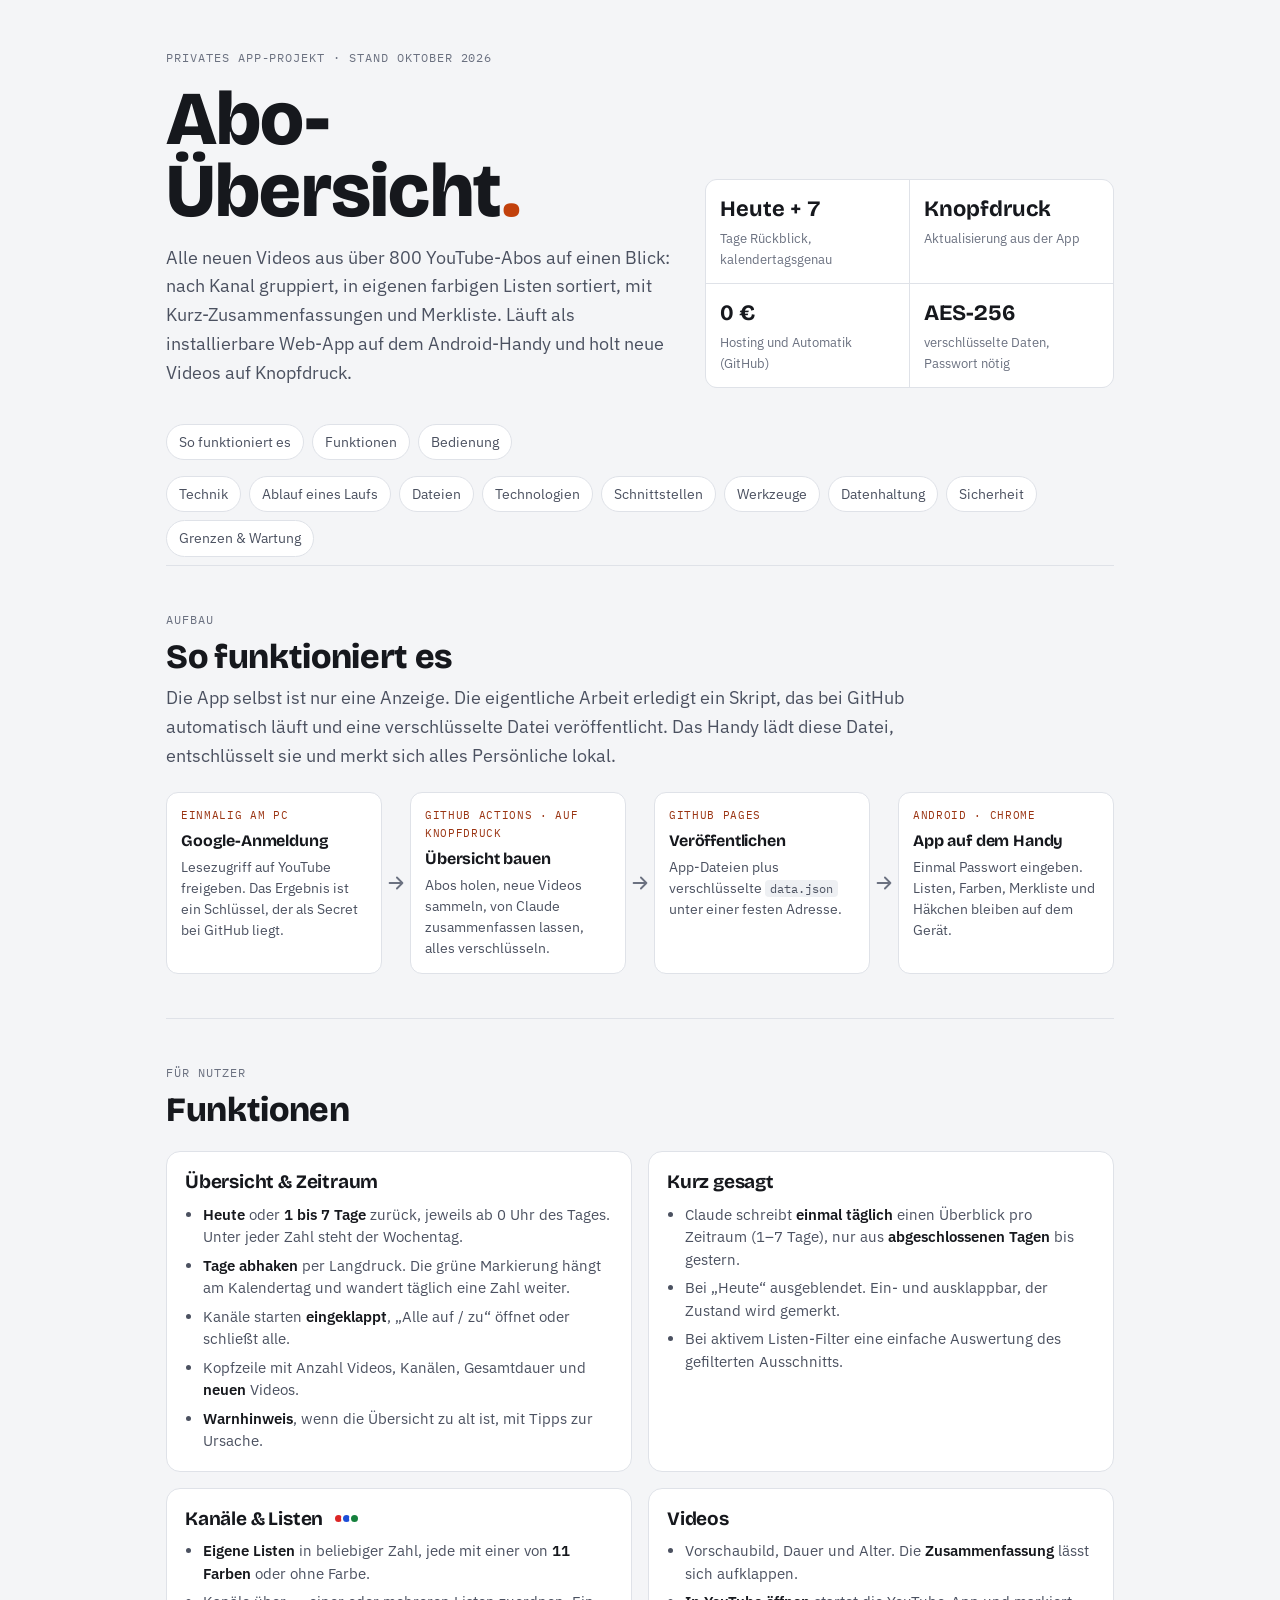
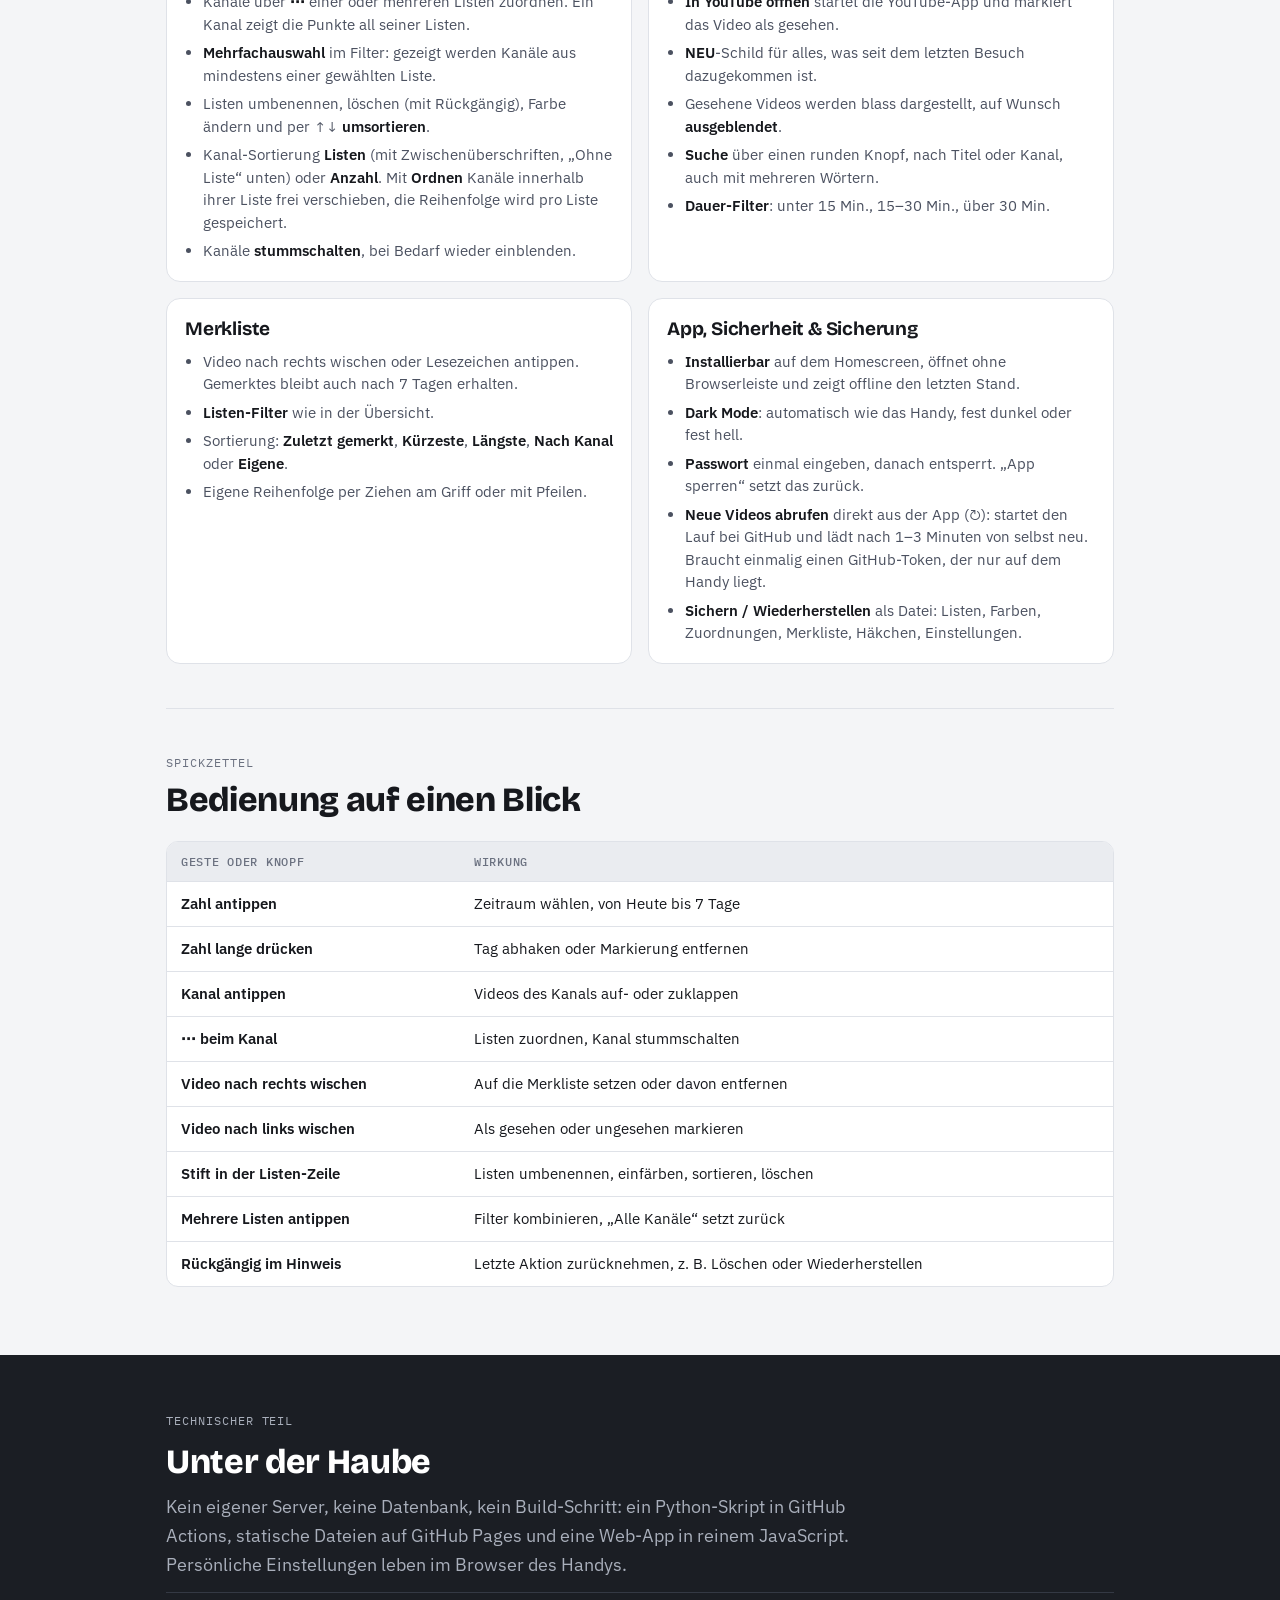
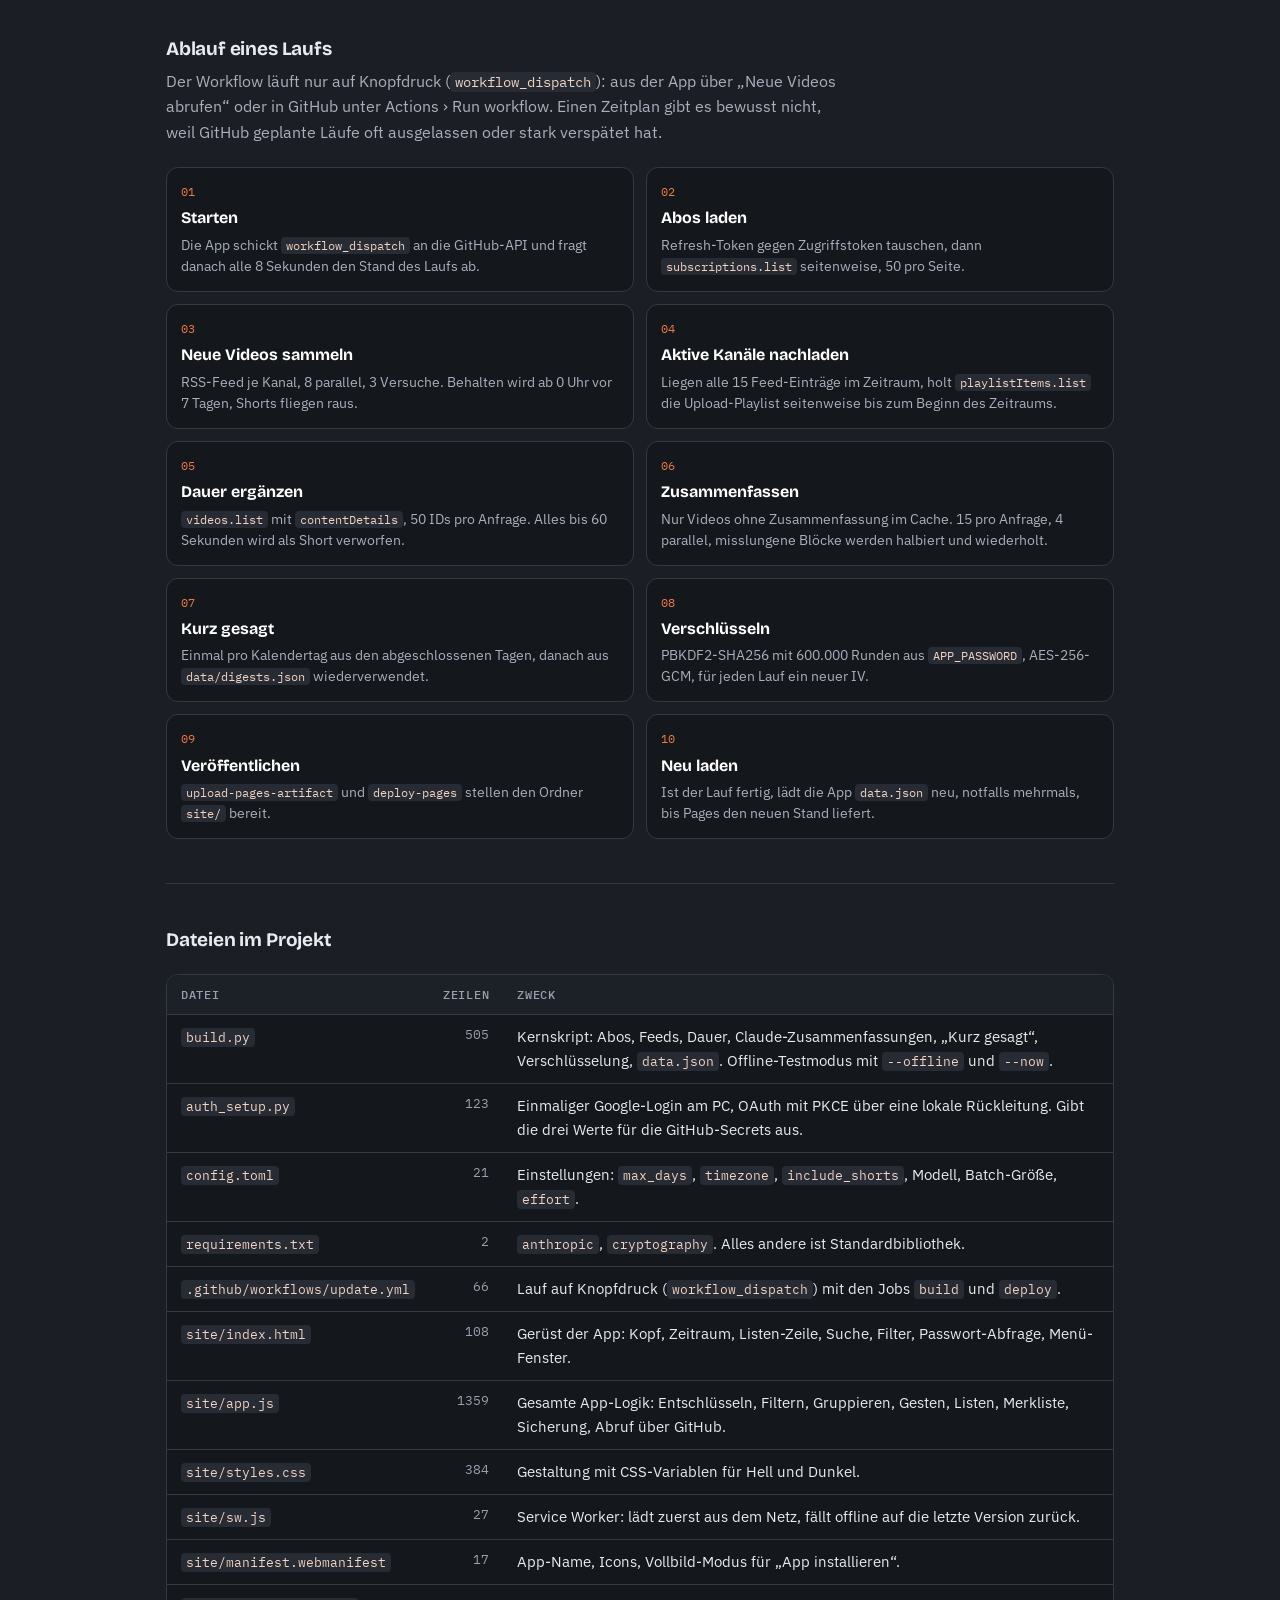
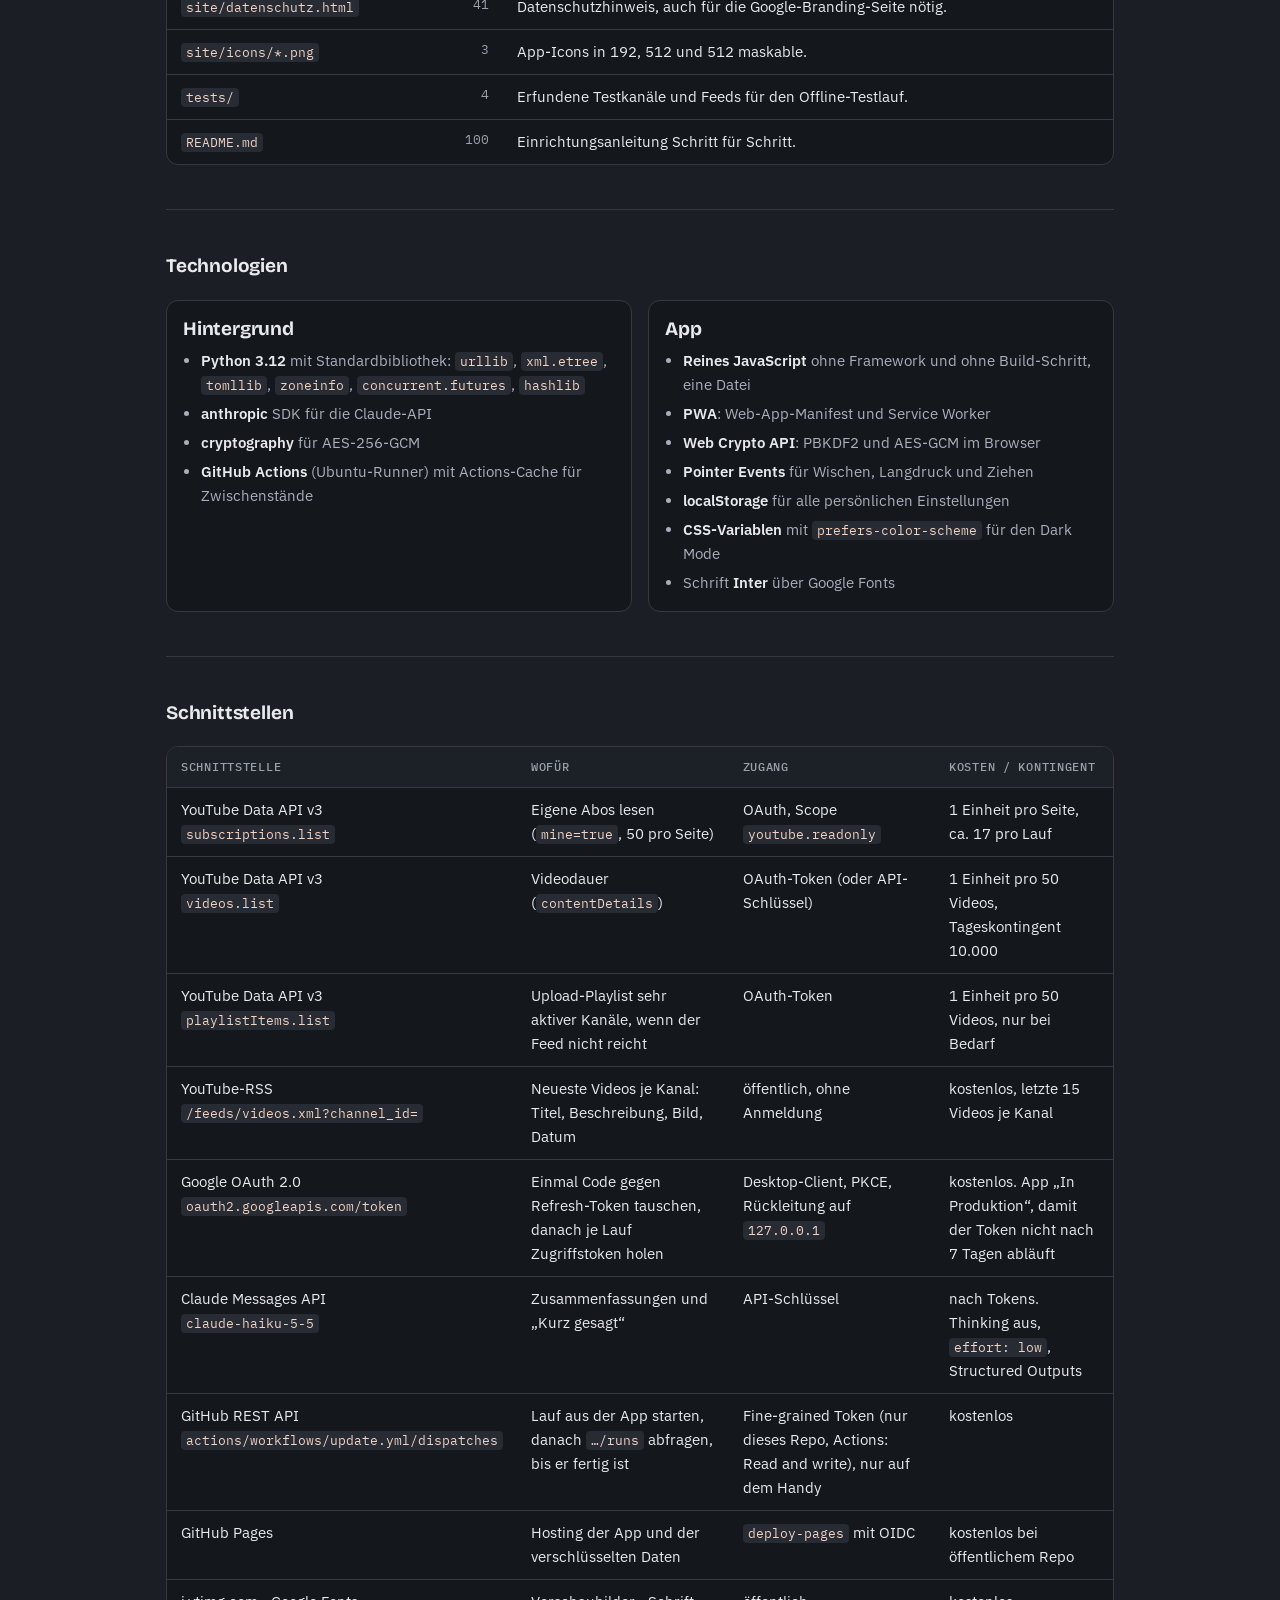
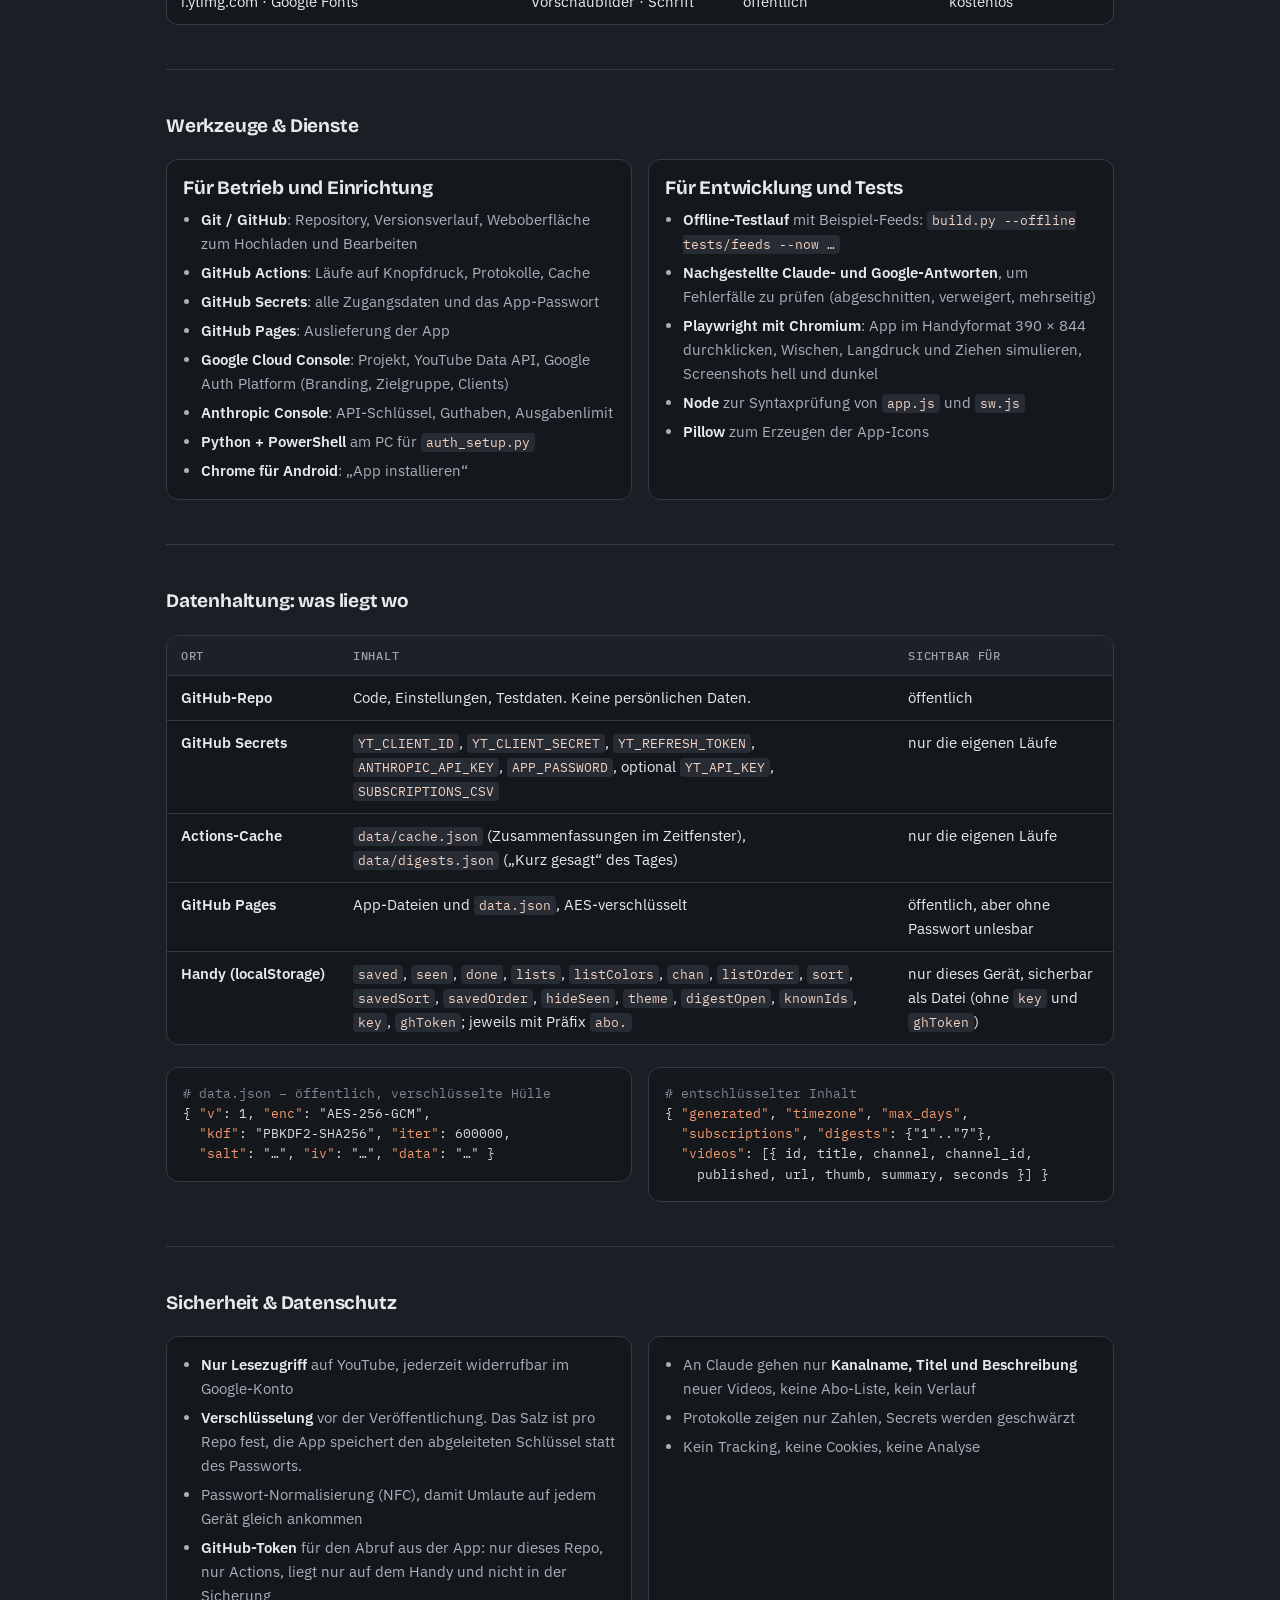
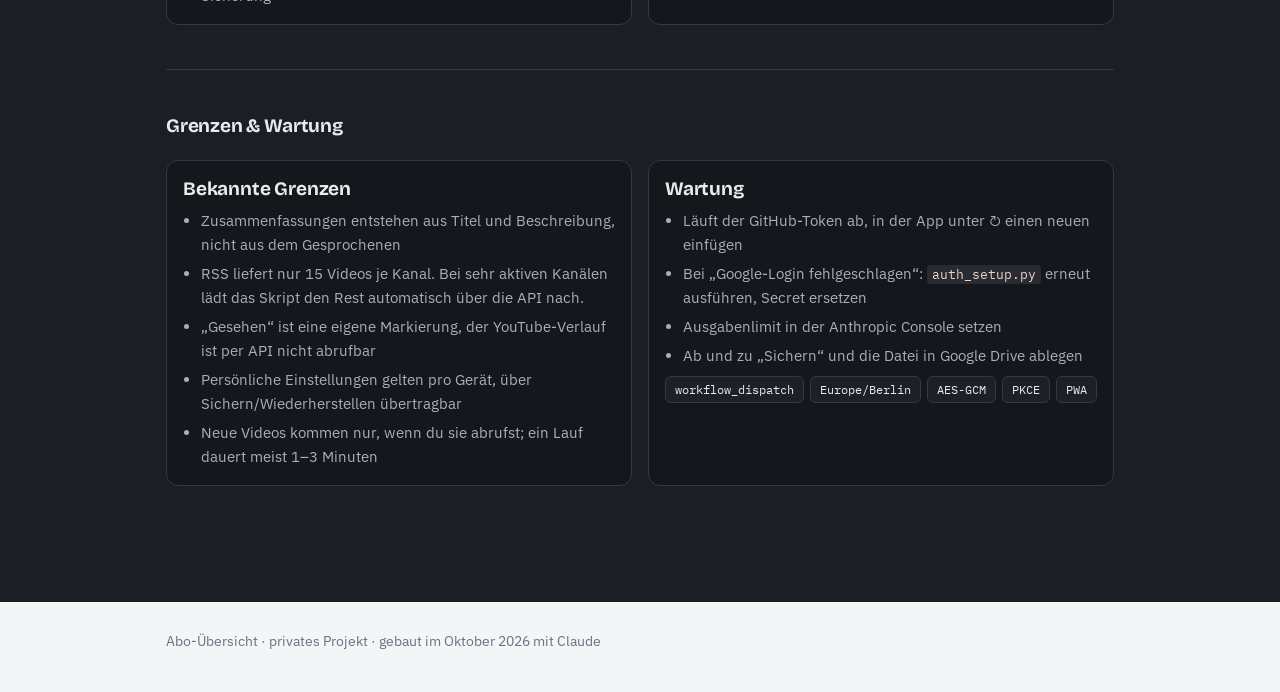
==== commit e0d49800: "Abruf aus der App, Automatik entfernt Co-Authored-By: Claude Opus 5.5 <noreply@anthropic.com>" ====
--- a/docs/projektbuch.html
+++ b/docs/projektbuch.html
@@ -163,11 +163,11 @@
     <div class="hero-text">
       <span class="eyebrow">Privates App-Projekt · Stand Oktober 2026</span>
       <h1>Abo-<br>Übersicht<span>.</span></h1>
-      <p class="lead">Alle neuen Videos aus über 800 YouTube-Abos auf einen Blick: nach Kanal gruppiert, in eigenen farbigen Listen sortiert, mit Kurz-Zusammenfassungen und Merkliste. Läuft als installierbare Web-App auf dem Android-Handy und aktualisiert sich stündlich selbst.</p>
+      <p class="lead">Alle neuen Videos aus über 800 YouTube-Abos auf einen Blick: nach Kanal gruppiert, in eigenen farbigen Listen sortiert, mit Kurz-Zusammenfassungen und Merkliste. Läuft als installierbare Web-App auf dem Android-Handy und holt neue Videos auf Knopfdruck.</p>
     </div>
     <div class="facts" aria-label="Eckdaten">
       <div class="fact"><b>Heute + 7</b><span>Tage Rückblick, kalendertagsgenau</span></div>
-      <div class="fact"><b>stündlich</b><span>Aktualisierung, 10 bis 0 Uhr</span></div>
+      <div class="fact"><b>Knopfdruck</b><span>Aktualisierung aus der App</span></div>
       <div class="fact"><b>0 €</b><span>Hosting und Automatik (GitHub)</span></div>
       <div class="fact"><b>AES-256</b><span>verschlüsselte Daten, Passwort nötig</span></div>
     </div>
@@ -203,7 +203,7 @@
       </div>
       <div class="arrow" aria-hidden="true"><svg width="22" height="22" viewBox="0 0 24 24" fill="none" stroke="currentColor" stroke-width="2" stroke-linecap="round" stroke-linejoin="round"><path d="M5 12h14M13 6l6 6-6 6"/></svg></div>
       <div class="node" role="listitem">
-        <span class="where">GitHub Actions · stündlich</span>
+        <span class="where">GitHub Actions · auf Knopfdruck</span>
         <h3>Übersicht bauen</h3>
         <p>Abos holen, neue Videos sammeln, von Claude zusammenfassen lassen, alles verschlüsseln.</p>
       </div>
@@ -283,6 +283,7 @@
           <li><b>Installierbar</b> auf dem Homescreen, öffnet ohne Browserleiste und zeigt offline den letzten Stand.</li>
           <li><b>Dark Mode</b>: automatisch wie das Handy, fest dunkel oder fest hell.</li>
           <li><b>Passwort</b> einmal eingeben, danach entsperrt. „App sperren“ setzt das zurück.</li>
+          <li><b>Neue Videos abrufen</b> direkt aus der App (↻): startet den Lauf bei GitHub und lädt nach 1–3 Minuten von selbst neu. Braucht einmalig einen GitHub-Token, der nur auf dem Handy liegt.</li>
           <li><b>Sichern / Wiederherstellen</b> als Datei: Listen, Farben, Zuordnungen, Merkliste, Häkchen, Einstellungen.</li>
         </ul>
       </article>
@@ -324,10 +325,10 @@
     <section class="block" id="lauf">
       <div class="head">
         <h3>Ablauf eines Laufs</h3>
-        <p class="prose">Der Workflow wird stündlich angestoßen (<code>17 8-23 * * *</code> UTC). Gebaut wird zwischen 10 und 0 Uhr deutscher Zeit, damit es ohne Eingriff zur Sommer- und Winterzeit passt. Lässt GitHub einen Anstoß aus, was bei hoher Last vorkommt, folgt der nächste eine Stunde später.</p>
+        <p class="prose">Der Workflow läuft nur auf Knopfdruck (<code>workflow_dispatch</code>): aus der App über „Neue Videos abrufen“ oder in GitHub unter Actions › Run workflow. Einen Zeitplan gibt es bewusst nicht, weil GitHub geplante Läufe oft ausgelassen oder stark verspätet hat.</p>
       </div>
       <ol class="run">
-        <li><b>Uhrzeit prüfen</b><span>Job <code>gate</code> rechnet in Europe/Berlin und berücksichtigt Verspätungen bis knapp eine Stunde.</span></li>
+        <li><b>Starten</b><span>Die App schickt <code>workflow_dispatch</code> an die GitHub-API und fragt danach alle 8 Sekunden den Stand des Laufs ab.</span></li>
         <li><b>Abos laden</b><span>Refresh-Token gegen Zugriffstoken tauschen, dann <code>subscriptions.list</code> seitenweise, 50 pro Seite.</span></li>
         <li><b>Neue Videos sammeln</b><span>RSS-Feed je Kanal, 8 parallel, 3 Versuche. Behalten wird ab 0 Uhr vor 7 Tagen, Shorts fliegen raus.</span></li>
         <li><b>Aktive Kanäle nachladen</b><span>Liegen alle 15 Feed-Einträge im Zeitraum, holt <code>playlistItems.list</code> die Upload-Playlist seitenweise bis zum Beginn des Zeitraums.</span></li>
@@ -336,7 +337,7 @@
         <li><b>Kurz gesagt</b><span>Einmal pro Kalendertag aus den abgeschlossenen Tagen, danach aus <code>data/digests.json</code> wiederverwendet.</span></li>
         <li><b>Verschlüsseln</b><span>PBKDF2-SHA256 mit 600.000 Runden aus <code>APP_PASSWORD</code>, AES-256-GCM, für jeden Lauf ein neuer IV.</span></li>
         <li><b>Veröffentlichen</b><span><code>upload-pages-artifact</code> und <code>deploy-pages</code> stellen den Ordner <code>site/</code> bereit.</span></li>
-        <li><b>Repo aktiv halten</b><span>Job <code>keepalive</code>: ist der letzte Commit 50 Tage alt oder älter, folgt ein leerer Commit, gegen die 60-Tage-Abschaltung.</span></li>
+        <li><b>Neu laden</b><span>Ist der Lauf fertig, lädt die App <code>data.json</code> neu, notfalls mehrmals, bis Pages den neuen Stand liefert.</span></li>
       </ol>
     </section>
 
@@ -350,16 +351,16 @@
             <tr><td><code>auth_setup.py</code></td><td class="n">123</td><td>Einmaliger Google-Login am PC, OAuth mit PKCE über eine lokale Rückleitung. Gibt die drei Werte für die GitHub-Secrets aus.</td></tr>
             <tr><td><code>config.toml</code></td><td class="n">21</td><td>Einstellungen: <code>max_days</code>, <code>timezone</code>, <code>include_shorts</code>, Modell, Batch-Größe, <code>effort</code>.</td></tr>
             <tr><td><code>requirements.txt</code></td><td class="n">2</td><td><code>anthropic</code>, <code>cryptography</code>. Alles andere ist Standardbibliothek.</td></tr>
-            <tr><td><code>.github/workflows/update.yml</code></td><td class="n">118</td><td>Automatik mit den Jobs <code>gate</code>, <code>build</code>, <code>deploy</code> und <code>keepalive</code>.</td></tr>
+            <tr><td><code>.github/workflows/update.yml</code></td><td class="n">66</td><td>Lauf auf Knopfdruck (<code>workflow_dispatch</code>) mit den Jobs <code>build</code> und <code>deploy</code>.</td></tr>
             <tr><td><code>site/index.html</code></td><td class="n">108</td><td>Gerüst der App: Kopf, Zeitraum, Listen-Zeile, Suche, Filter, Passwort-Abfrage, Menü-Fenster.</td></tr>
-            <tr><td><code>site/app.js</code></td><td class="n">1204</td><td>Gesamte App-Logik: Entschlüsseln, Filtern, Gruppieren, Gesten, Listen, Merkliste, Sicherung.</td></tr>
-            <tr><td><code>site/styles.css</code></td><td class="n">373</td><td>Gestaltung mit CSS-Variablen für Hell und Dunkel.</td></tr>
+            <tr><td><code>site/app.js</code></td><td class="n">1359</td><td>Gesamte App-Logik: Entschlüsseln, Filtern, Gruppieren, Gesten, Listen, Merkliste, Sicherung, Abruf über GitHub.</td></tr>
+            <tr><td><code>site/styles.css</code></td><td class="n">384</td><td>Gestaltung mit CSS-Variablen für Hell und Dunkel.</td></tr>
             <tr><td><code>site/sw.js</code></td><td class="n">27</td><td>Service Worker: lädt zuerst aus dem Netz, fällt offline auf die letzte Version zurück.</td></tr>
             <tr><td><code>site/manifest.webmanifest</code></td><td class="n">17</td><td>App-Name, Icons, Vollbild-Modus für „App installieren“.</td></tr>
             <tr><td><code>site/datenschutz.html</code></td><td class="n">41</td><td>Datenschutzhinweis, auch für die Google-Branding-Seite nötig.</td></tr>
             <tr><td><code>site/icons/*.png</code></td><td class="n">3</td><td>App-Icons in 192, 512 und 512 maskable.</td></tr>
             <tr><td><code>tests/</code></td><td class="n">4</td><td>Erfundene Testkanäle und Feeds für den Offline-Testlauf.</td></tr>
-            <tr><td><code>README.md</code></td><td class="n">89</td><td>Einrichtungsanleitung Schritt für Schritt.</td></tr>
+            <tr><td><code>README.md</code></td><td class="n">100</td><td>Einrichtungsanleitung Schritt für Schritt.</td></tr>
           </tbody>
         </table>
       </div>
@@ -404,6 +405,7 @@
             <tr><td>YouTube-RSS<br><code>/feeds/videos.xml?channel_id=</code></td><td>Neueste Videos je Kanal: Titel, Beschreibung, Bild, Datum</td><td>öffentlich, ohne Anmeldung</td><td>kostenlos, letzte 15 Videos je Kanal</td></tr>
             <tr><td>Google OAuth 2.0<br><code>oauth2.googleapis.com/token</code></td><td>Einmal Code gegen Refresh-Token tauschen, danach je Lauf Zugriffstoken holen</td><td>Desktop-Client, PKCE, Rückleitung auf <code>127.0.0.1</code></td><td>kostenlos. App „In Produktion“, damit der Token nicht nach 7 Tagen abläuft</td></tr>
             <tr><td>Claude Messages API<br><code>claude-haiku-5-5</code></td><td>Zusammenfassungen und „Kurz gesagt“</td><td>API-Schlüssel</td><td>nach Tokens. Thinking aus, <code>effort: low</code>, Structured Outputs</td></tr>
+            <tr><td>GitHub REST API<br><code>actions/workflows/update.yml/dispatches</code></td><td>Lauf aus der App starten, danach <code>…/runs</code> abfragen, bis er fertig ist</td><td>Fine-grained Token (nur dieses Repo, Actions: Read and write), nur auf dem Handy</td><td>kostenlos</td></tr>
             <tr><td>GitHub Pages</td><td>Hosting der App und der verschlüsselten Daten</td><td><code>deploy-pages</code> mit OIDC</td><td>kostenlos bei öffentlichem Repo</td></tr>
             <tr><td>i.ytimg.com · Google Fonts</td><td>Vorschaubilder · Schrift</td><td>öffentlich</td><td>kostenlos</td></tr>
           </tbody>
@@ -418,7 +420,7 @@
           <h3>Für Betrieb und Einrichtung</h3>
           <ul>
             <li><b>Git / GitHub</b>: Repository, Versionsverlauf, Weboberfläche zum Hochladen und Bearbeiten</li>
-            <li><b>GitHub Actions</b>: Zeitplan, Läufe, Protokolle, Cache</li>
+            <li><b>GitHub Actions</b>: Läufe auf Knopfdruck, Protokolle, Cache</li>
             <li><b>GitHub Secrets</b>: alle Zugangsdaten und das App-Passwort</li>
             <li><b>GitHub Pages</b>: Auslieferung der App</li>
             <li><b>Google Cloud Console</b>: Projekt, YouTube Data API, Google Auth Platform (Branding, Zielgruppe, Clients)</li>
@@ -452,7 +454,7 @@
             <tr><td class="k">GitHub Secrets</td><td><code>YT_CLIENT_ID</code>, <code>YT_CLIENT_SECRET</code>, <code>YT_REFRESH_TOKEN</code>, <code>ANTHROPIC_API_KEY</code>, <code>APP_PASSWORD</code>, optional <code>YT_API_KEY</code>, <code>SUBSCRIPTIONS_CSV</code></td><td>nur die eigenen Läufe</td></tr>
             <tr><td class="k">Actions-Cache</td><td><code>data/cache.json</code> (Zusammenfassungen im Zeitfenster), <code>data/digests.json</code> („Kurz gesagt“ des Tages)</td><td>nur die eigenen Läufe</td></tr>
             <tr><td class="k">GitHub Pages</td><td>App-Dateien und <code>data.json</code>, AES-verschlüsselt</td><td>öffentlich, aber ohne Passwort unlesbar</td></tr>
-            <tr><td class="k">Handy (localStorage)</td><td><code>saved</code>, <code>seen</code>, <code>done</code>, <code>lists</code>, <code>listColors</code>, <code>chan</code>, <code>listOrder</code>, <code>sort</code>, <code>savedSort</code>, <code>savedOrder</code>, <code>hideSeen</code>, <code>theme</code>, <code>digestOpen</code>, <code>knownIds</code>, <code>key</code>; jeweils mit Präfix <code>abo.</code></td><td>nur dieses Gerät, sicherbar als Datei (ohne <code>key</code>)</td></tr>
+            <tr><td class="k">Handy (localStorage)</td><td><code>saved</code>, <code>seen</code>, <code>done</code>, <code>lists</code>, <code>listColors</code>, <code>chan</code>, <code>listOrder</code>, <code>sort</code>, <code>savedSort</code>, <code>savedOrder</code>, <code>hideSeen</code>, <code>theme</code>, <code>digestOpen</code>, <code>knownIds</code>, <code>key</code>, <code>ghToken</code>; jeweils mit Präfix <code>abo.</code></td><td>nur dieses Gerät, sicherbar als Datei (ohne <code>key</code> und <code>ghToken</code>)</td></tr>
           </tbody>
         </table>
       </div>
@@ -481,6 +483,7 @@
             <li><b>Nur Lesezugriff</b> auf YouTube, jederzeit widerrufbar im Google-Konto</li>
             <li><b>Verschlüsselung</b> vor der Veröffentlichung. Das Salz ist pro Repo fest, die App speichert den abgeleiteten Schlüssel statt des Passworts.</li>
             <li>Passwort-Normalisierung (NFC), damit Umlaute auf jedem Gerät gleich ankommen</li>
+            <li><b>GitHub-Token</b> für den Abruf aus der App: nur dieses Repo, nur Actions, liegt nur auf dem Handy und nicht in der Sicherung</li>
           </ul>
         </div>
         <div class="panel">
@@ -503,19 +506,19 @@
             <li>RSS liefert nur 15 Videos je Kanal. Bei sehr aktiven Kanälen lädt das Skript den Rest automatisch über die API nach.</li>
             <li>„Gesehen“ ist eine eigene Markierung, der YouTube-Verlauf ist per API nicht abrufbar</li>
             <li>Persönliche Einstellungen gelten pro Gerät, über Sichern/Wiederherstellen übertragbar</li>
-            <li>GitHub startet geplante Läufe teils mit Verspätung oder lässt einzelne aus</li>
+            <li>Neue Videos kommen nur, wenn du sie abrufst; ein Lauf dauert meist 1–3 Minuten</li>
           </ul>
         </div>
         <div class="panel">
           <h3>Wartung</h3>
           <ul>
-            <li>60-Tage-Regel und Zeitumstellung erledigt der Workflow selbst</li>
+            <li>Läuft der GitHub-Token ab, in der App unter ↻ einen neuen einfügen</li>
             <li>Bei „Google-Login fehlgeschlagen“: <code>auth_setup.py</code> erneut ausführen, Secret ersetzen</li>
             <li>Ausgabenlimit in der Anthropic Console setzen</li>
             <li>Ab und zu „Sichern“ und die Datei in Google Drive ablegen</li>
           </ul>
           <div class="chips" aria-label="Stichworte">
-            <span class="chip">cron 17 8-23 * * *</span><span class="chip">Europe/Berlin</span><span class="chip">AES-GCM</span><span class="chip">PKCE</span><span class="chip">PWA</span>
+            <span class="chip">workflow_dispatch</span><span class="chip">Europe/Berlin</span><span class="chip">AES-GCM</span><span class="chip">PKCE</span><span class="chip">PWA</span>
           </div>
         </div>
       </div>
